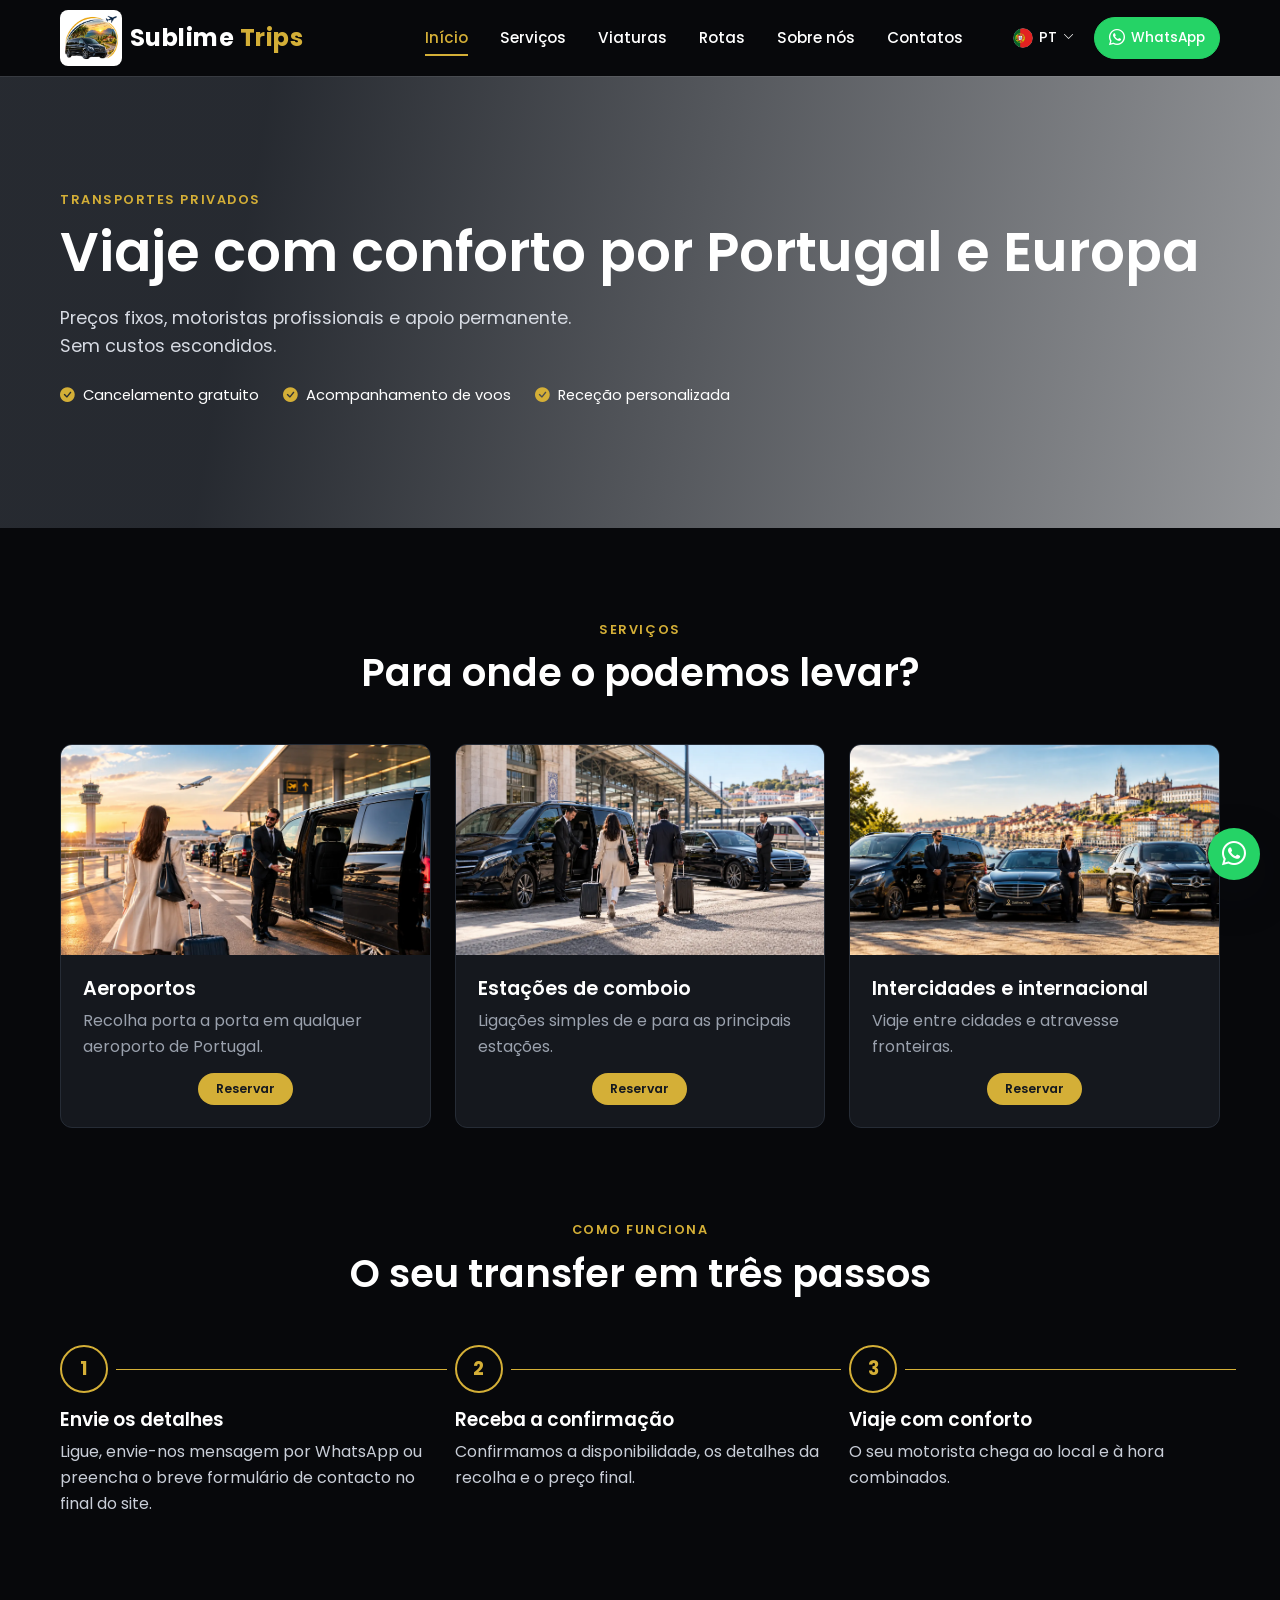
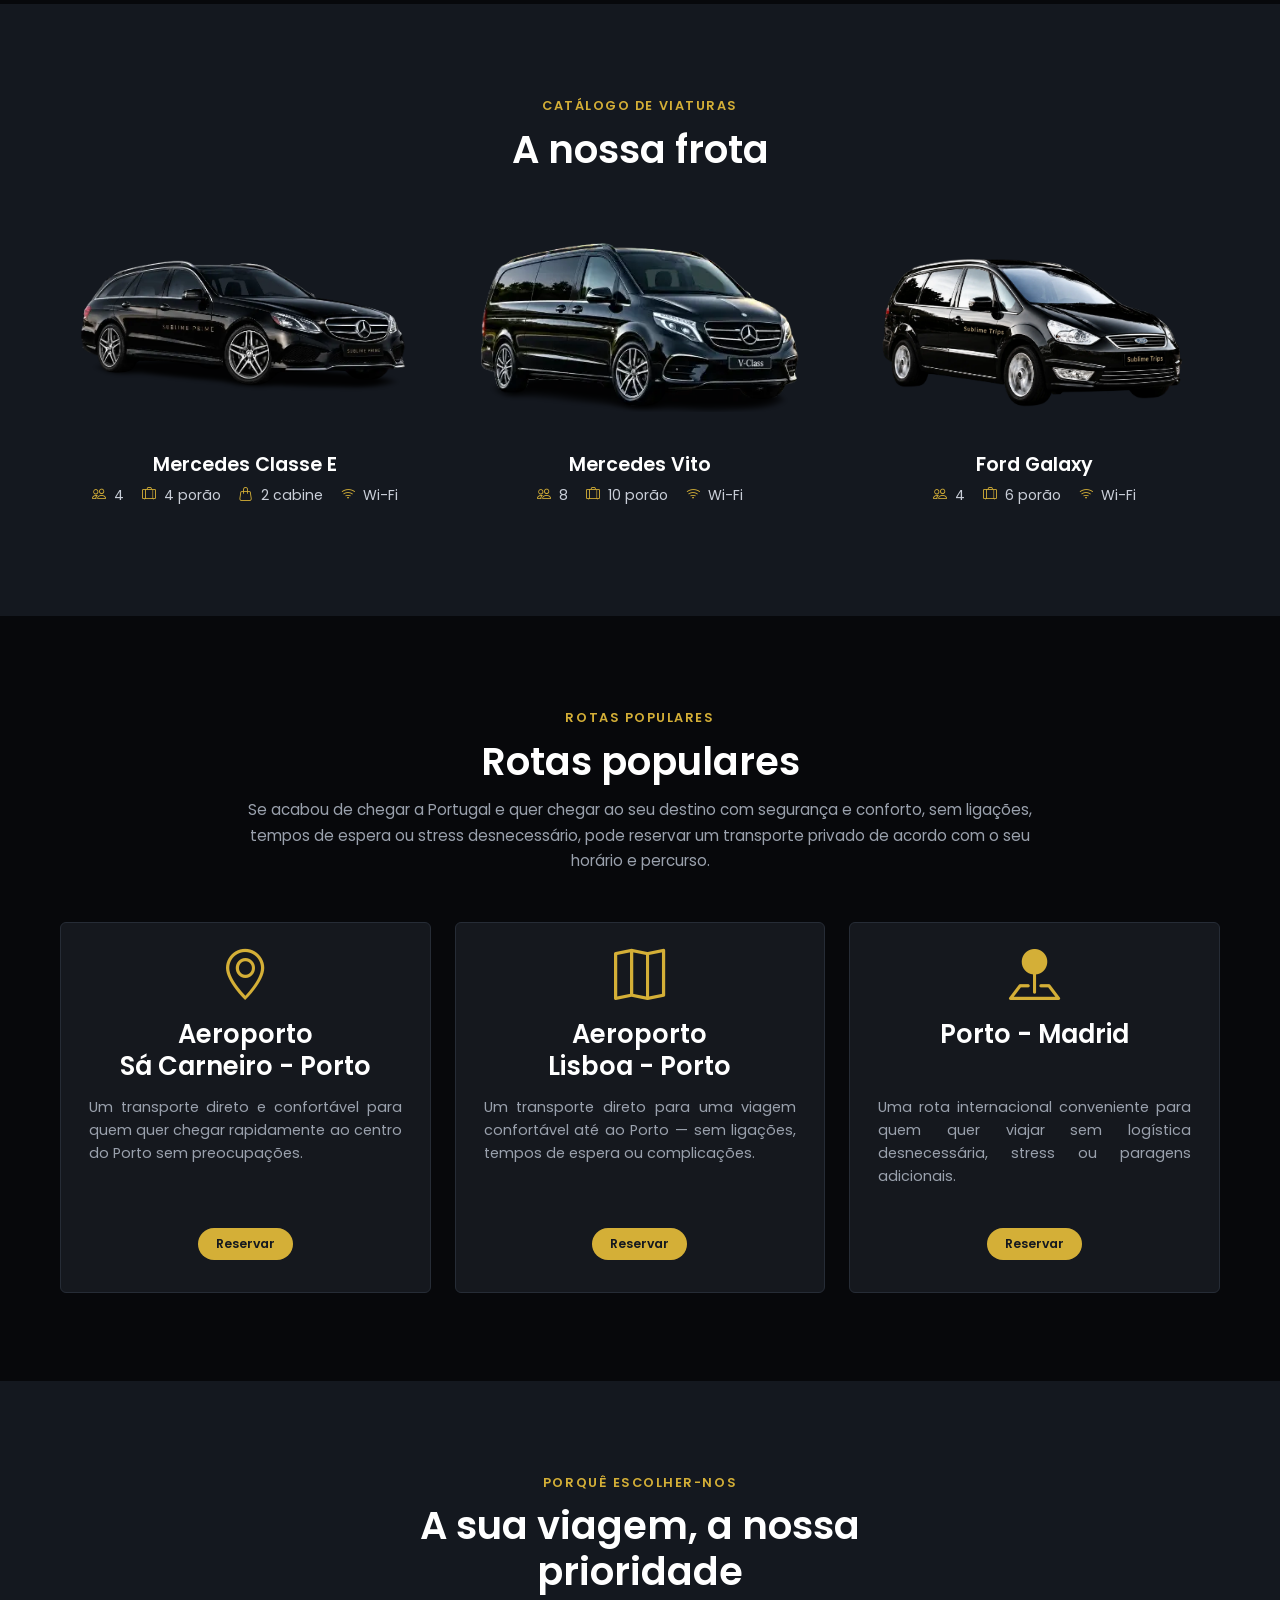
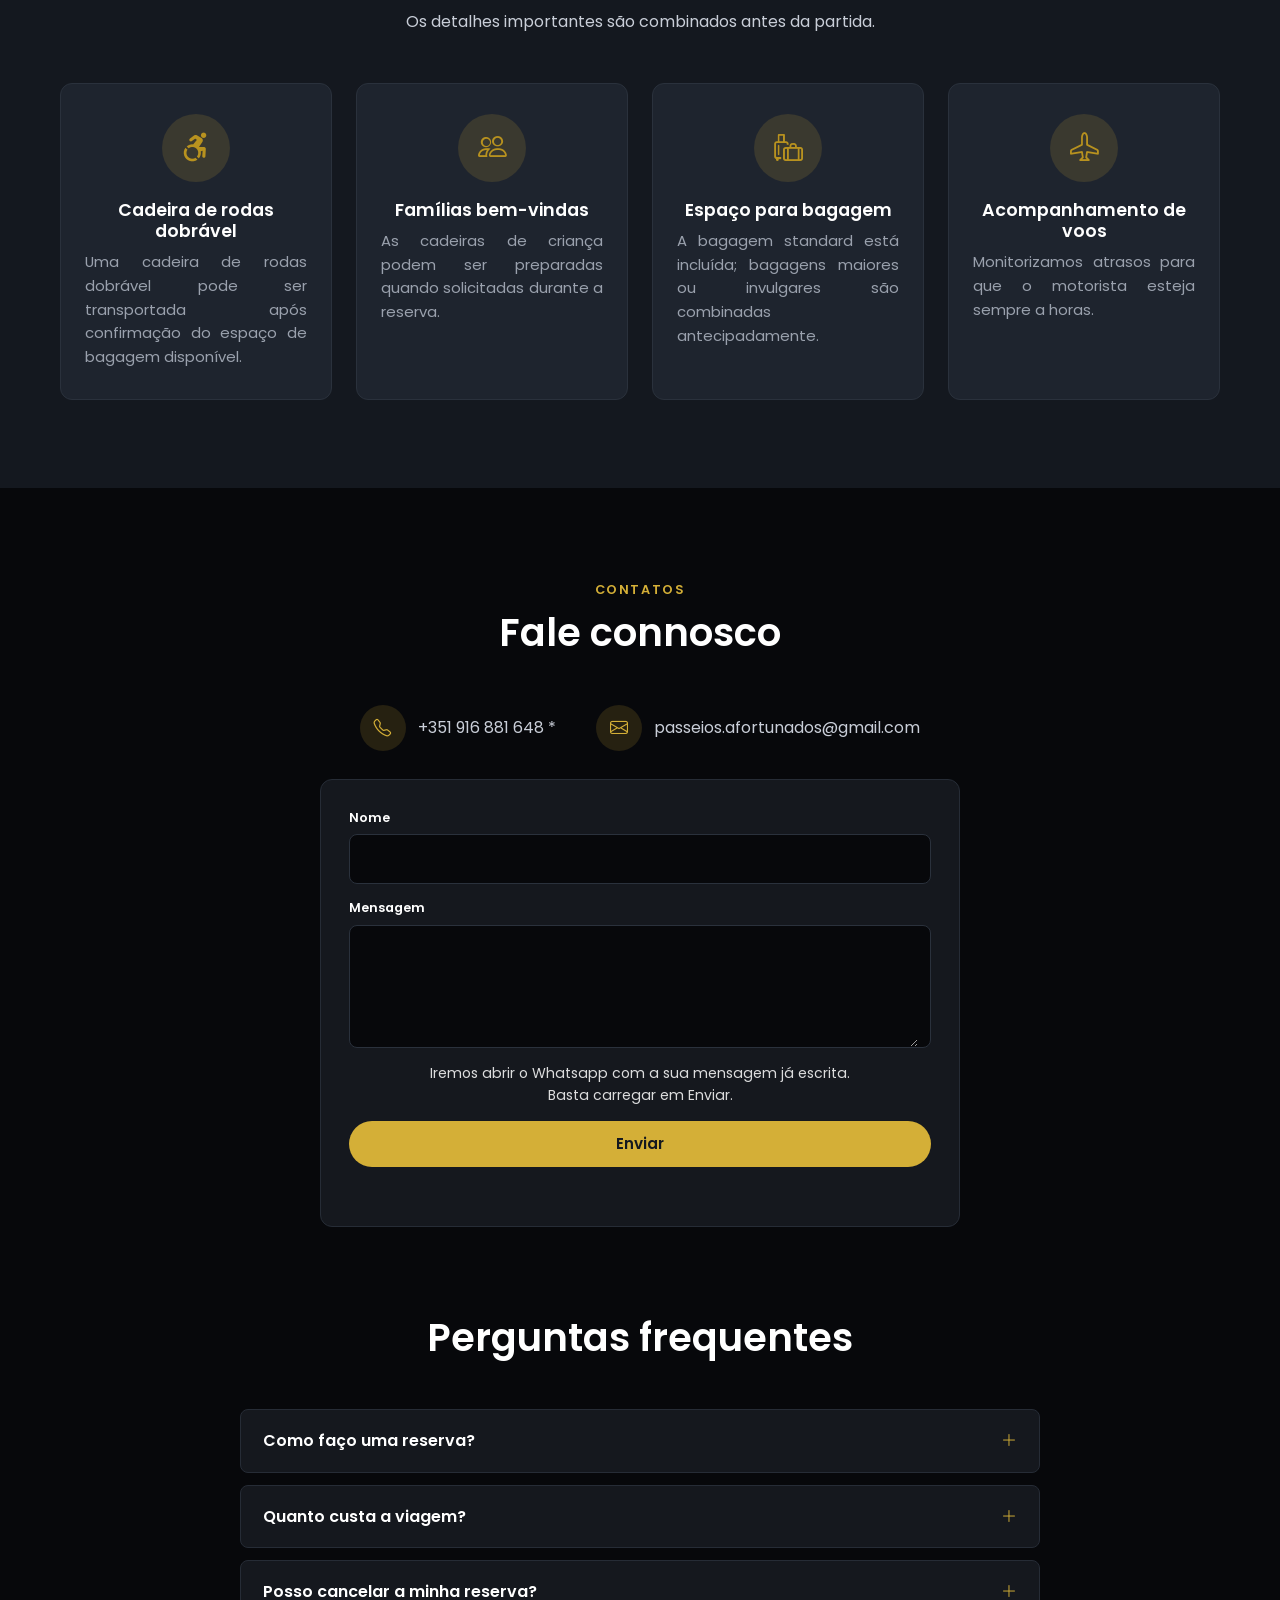
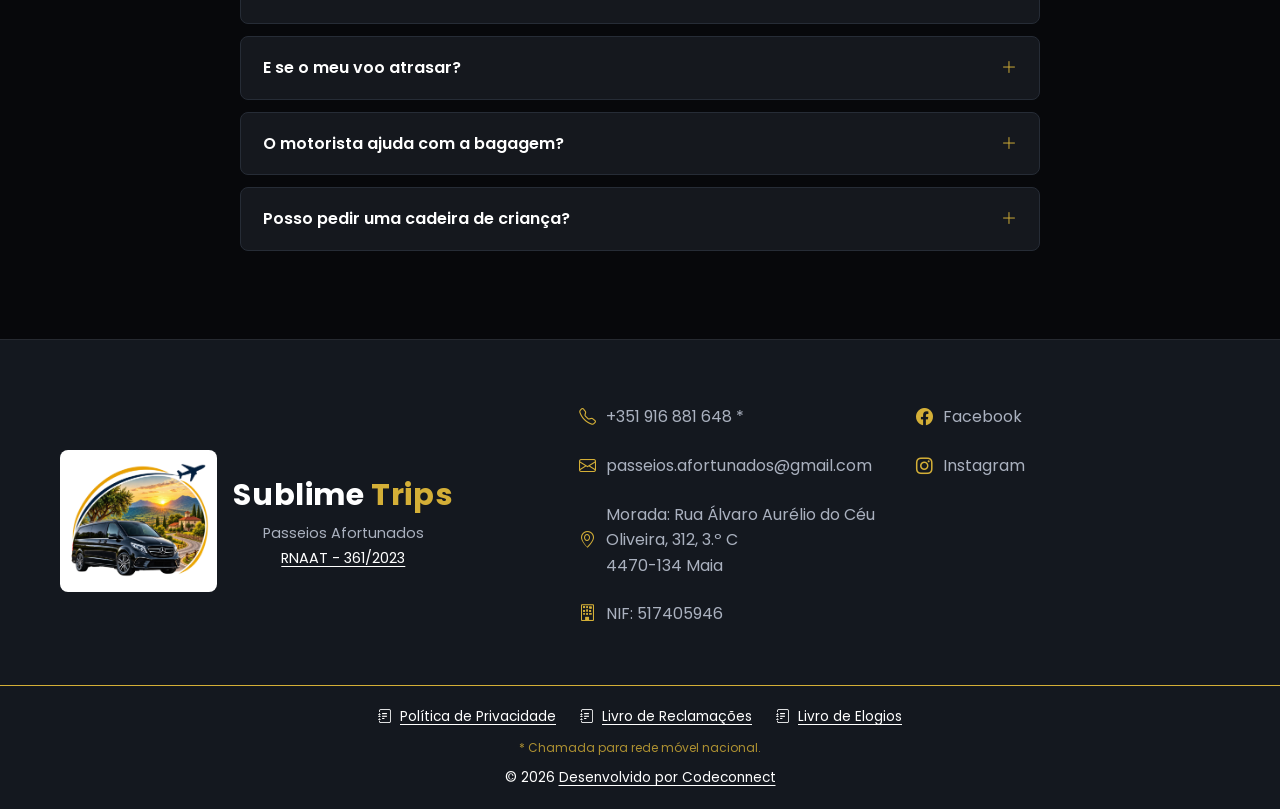
==== index.html @ a6fb5f90 "footer" ====
<!doctype html>
<html lang="pt">
	<head>
		<meta charset="UTF-8" />
		<meta name="viewport" content="width=device-width, initial-scale=1.0, viewport-fit=cover" />
		<meta
			name="description"
			content="Reserve um transporte privado em Portugal e na Europa: aeroportos, estações de comboio, viagens entre cidades e rotas internacionais."
		/>
		<meta name="theme-color" content="#d4af37" />
		<title>Transporte Privado em Portugal e na Europa | Sublime Trips</title>
		<link rel="icon" type="image/webp" href="assets/Logo.webp" />
		<link rel="preconnect" href="https://fonts.googleapis.com" />
		<link rel="preconnect" href="https://fonts.gstatic.com" crossorigin />
		<link
			href="https://fonts.googleapis.com/css2?family=Poppins:wght@300;400;500;600;700&display=swap"
			rel="stylesheet"
		/>
		<link
			rel="stylesheet"
			href="https://cdn.jsdelivr.net/npm/bootstrap-icons@1.13.1/font/bootstrap-icons.min.css"
		/>
		<link rel="stylesheet" href="css/style.css" />
	</head>
	<body>
		<!-- ============ NAVBAR ============ -->
		<header class="navbar" id="navbar">
			<div class="container navbar__inner">
				<a href="#home" class="navbar__brand" aria-label="Sublime Trips">
					<img
						src="assets/Logo.webp"
						alt=""
						class="navbar__logo"
						width="64"
						height="57"
					/>
					<span class="navbar__name">Sublime <em>Trips</em></span>
				</a>

				<button
					class="navbar__toggle"
					id="navToggle"
					data-i18n-attr="aria-label:aria.menu"
					aria-label="Abrir menu"
					aria-expanded="false"
					aria-controls="navMenu"
				>
					<span></span><span></span><span></span>
				</button>

				<nav class="navbar__menu" id="navMenu">
					<ul class="navbar__links">
						<li>
							<a href="#home" class="active" data-i18n="nav.home">Início</a>
						</li>
						<li><a href="#services" data-i18n="nav.services">Serviços</a></li>
						<li><a href="#fleet" data-i18n="nav.fleet">Viaturas</a></li>
						<li>
							<a href="#destinations" data-i18n="nav.destinations">Rotas</a>
						</li>
						<li><a href="#about" data-i18n="nav.about">Sobre nós</a></li>
						<li><a href="#contact" data-i18n="nav.contact">Contatos</a></li>
					</ul>

					<div class="navbar__actions">
						<!-- Language dropdown -->
						<div class="lang has-dropdown">
							<button
								class="lang__btn dropdown-toggle"
								aria-haspopup="true"
								aria-expanded="false"
							>
								<img
									src="assets/languages/pt.png"
									alt=""
									class="flag"
									id="currentFlag"
								/>
								<span id="currentLang">PT</span>
								<i class="bi bi-chevron-down"></i>
							</button>
							<ul class="dropdown dropdown--right">
								<li>
									<a href="#" data-lang="pt"
										><img src="assets/languages/pt.png" alt="" class="flag" />
										<span data-i18n="lang.pt">Português</span></a
									>
								</li>
								<li>
									<a href="#" data-lang="en"
										><img src="assets/languages/en.png" alt="" class="flag" />
										<span data-i18n="lang.en">English</span></a
									>
								</li>
								<li>
									<a href="#" data-lang="es"
										><img src="assets/languages/es.png" alt="" class="flag" />
										<span data-i18n="lang.es">Español</span></a
									>
								</li>
								<li>
									<a href="#" data-lang="fr"
										><img src="assets/languages/fr.png" alt="" class="flag" />
										<span data-i18n="lang.fr">Français</span></a
									>
								</li>
							</ul>
						</div>
						<a
							href="https://wa.me/351916881648"
							class="nav-whatsapp"
							target="_blank"
							rel="noopener"
							aria-label="WhatsApp"
							><i class="bi bi-whatsapp"></i> <span>WhatsApp</span></a
						>
					</div>
				</nav>
			</div>
		</header>

		<main>
			<section class="hero" id="home">
				<div class="hero__overlay"></div>
				<div class="container hero__inner">
					<div class="hero__text">
						<span class="eyebrow" data-i18n="hero.eyebrow"
							>Transportes privados</span
						>
						<h1 data-i18n="hero.title">
							Viaje com conforto por Portugal e Europa
						</h1>
						<p data-i18n="hero.text">
							Preços fixos, motoristas profissionais e apoio permanente. Sem
							custos escondidos.
						</p>
						<ul class="hero__badges">
							<li>
								<i class="bi bi-check-circle-fill"></i>
								<span data-i18n="hero.badge1">Cancelamento gratuito</span>
							</li>
							<li>
								<i class="bi bi-check-circle-fill"></i>
								<span data-i18n="hero.badge2">Acompanhamento de voos</span>
							</li>
							<li>
								<i class="bi bi-check-circle-fill"></i>
								<span data-i18n="hero.badge3">Receção personalizada</span>
							</li>
						</ul>
					</div>
				</div>
			</section>

			<section class="section section--black" id="services">
				<div class="container">
					<header class="section__head section__head--light">
						<span class="eyebrow" data-i18n="services.eyebrow">Serviços</span>
						<h2 data-i18n="services.title">Para onde o podemos levar?</h2>
					</header>
					<div class="grid grid--3">
						<article class="card service">
							<img
								src="assets/servicos/1.webp"
								data-i18n-attr="alt:services.s1.alt"
								alt="Transfer de aeroporto"
								loading="lazy"
							/>
							<div class="card__body">
								<h3 data-i18n="services.s1.title">Transfers de aeroporto</h3>
								<p data-i18n="services.s1.text">
									Recolha porta a porta em qualquer aeroporto de Portugal.
								</p>
								<a href="#contact" class="btn btn--primary service__cta"
									><span data-i18n="services.book">Reservar</span></a
								>
							</div>
						</article>
						<article class="card service">
							<img
								src="assets/servicos/2.webp"
								data-i18n-attr="alt:services.s2.alt"
								alt="Transfer de estação de comboio"
								loading="lazy"
							/>
							<div class="card__body">
								<h3 data-i18n="services.s2.title">Estações de comboio</h3>
								<p data-i18n="services.s2.text">
									Ligações simples de e para as principais estações.
								</p>
								<a href="#contact" class="btn btn--primary service__cta"
									><span data-i18n="services.book">Reservar</span></a
								>
							</div>
						</article>
						<article class="card service">
							<img
								src="assets/servicos/3.webp"
								data-i18n-attr="alt:services.s3.alt"
								alt="Viagens intercidades e internacionais"
								loading="lazy"
							/>
							<div class="card__body">
								<h3 data-i18n="services.s3.title">
									Intercidades e internacional
								</h3>
								<p data-i18n="services.s3.text">
									Viaje entre cidades e atravesse fronteiras.
								</p>
								<a href="#contact" class="btn btn--primary service__cta"
									><span data-i18n="services.book">Reservar</span></a
								>
							</div>
						</article>
					</div>

					<header
						class="section__head section__head--light section__head--next"
					>
						<span class="eyebrow" data-i18n="steps.eyebrow">Como funciona</span>
						<h2 data-i18n="steps.title">O seu transfer em três passos</h2>
					</header>
					<div class="grid grid--3">
						<div class="step">
							<span class="step__num">1</span>
							<h3 data-i18n="steps.s1.title">Envie os detalhes</h3>
							<p data-i18n="steps.s1.text">
								Ligue, envie-nos mensagem por WhatsApp ou preencha o breve
								formulário de orçamento.
							</p>
						</div>
						<div class="step">
							<span class="step__num">2</span>
							<h3 data-i18n="steps.s2.title">Receba a confirmação</h3>
							<p data-i18n="steps.s2.text">
								Confirmamos a disponibilidade, os detalhes da recolha e o preço
								final.
							</p>
						</div>
						<div class="step">
							<span class="step__num">3</span>
							<h3 data-i18n="steps.s3.title">Viaje com conforto</h3>
							<p data-i18n="steps.s3.text">
								O seu motorista chega ao local e à hora combinados.
							</p>
						</div>
					</div>
				</div>
			</section>

			<section class="section section--dark" id="fleet">
				<div class="container">
					<header class="section__head section__head--light">
						<span class="eyebrow" data-i18n="fleet.eyebrow"
							>Catálogo de Viaturas</span
						>
						<h2 data-i18n="fleet.title">A nossa frota</h2>
					</header>
					<div class="grid grid--3">
						<article class="card vehicle">
							<img
								src="assets/carros/1.webp"
								data-i18n-attr="alt:fleet.eclass"
								alt="Mercedes Classe E"
								loading="lazy"
							/>
							<div class="card__body">
								<h3 data-i18n="fleet.eclass">Mercedes Classe E</h3>
								<ul class="vehicle__specs">
									<li><i class="bi bi-people"></i> 4</li>
									<li><i class="bi bi-suitcase-lg"></i> 4 <span data-i18n="fleet.hold">porão</span></li>
										<li><i class="bi bi-handbag"></i> 2 <span data-i18n="fleet.cabin">cabine</span></li>
									<li><i class="bi bi-wifi"></i> Wi-Fi</li>
								</ul>
							</div>
						</article>
						<article class="card vehicle">
							<img
								src="assets/carros/3.webp"
								data-i18n-attr="alt:fleet.vito"
								alt="Mercedes Vito"
								loading="lazy"
							/>
							<div class="card__body">
								<h3 data-i18n="fleet.vito">Mercedes Vito</h3>
								<ul class="vehicle__specs">
									<li><i class="bi bi-people"></i> 8</li>
									<li><i class="bi bi-suitcase-lg"></i> 10 <span data-i18n="fleet.hold">porão</span></li>
									<li><i class="bi bi-wifi"></i> Wi-Fi</li>
								</ul>
							</div>
						</article>
						<article class="card vehicle">
							<img
								src="assets/carros/2.webp"
								data-i18n-attr="alt:fleet.galaxy"
								alt="Ford Galaxy"
								loading="lazy"
							/>
							<div class="card__body">
								<h3 data-i18n="fleet.galaxy">Ford Galaxy</h3>
								<ul class="vehicle__specs">
									<li><i class="bi bi-people"></i> 4</li>
									<li><i class="bi bi-suitcase-lg"></i> 6 <span data-i18n="fleet.hold">porão</span></li>
									<li><i class="bi bi-wifi"></i> Wi-Fi</li>
								</ul>
							</div>
						</article>
					</div>
				</div>
			</section>

			<section class="section section--black" id="destinations">
				<div class="container">
					<header class="section__head section__head--light">
						<span class="eyebrow" data-i18n="dest.eyebrow"
							>Rotas populares</span
						>
						<h2 data-i18n="dest.title">Rotas populares</h2>
						<p data-i18n="dest.text">
							Se acabou de chegar a Portugal e quer chegar ao seu destino com
							segurança e conforto, sem ligações, tempos de espera ou stress
							desnecessário, pode reservar um transporte privado de acordo com o
							seu horário e percurso.
						</p>
					</header>
					<div class="grid grid--3">
						<article class="destination">
							<i class="bi bi-geo-alt"></i>
							<span data-i18n="dest.r1.title"
								>Aeroporto<br />Sá Carneiro - Porto</span
							>
							<small data-i18n="dest.r1.text"
								>Um transporte direto e confortável para quem quer chegar
								rapidamente ao centro do Porto sem preocupações.</small
							>
							<a href="#contact" class="btn btn--primary destination__cta"
								><span data-i18n="services.book">Reservar</span></a
							>
						</article>
						<article class="destination">
							<i class="bi bi-map"></i>
							<span data-i18n="dest.r2.title"
								>Aeroporto<br />Lisboa - Porto</span
							>
							<small data-i18n="dest.r2.text"
								>Um transporte direto para uma viagem confortável até ao Porto —
								sem ligações, tempos de espera ou complicações.</small
							>
							<a href="#contact" class="btn btn--primary destination__cta"
								><span data-i18n="services.book">Reservar</span></a
							>
						</article>
						<article class="destination">
							<i class="bi bi-pin-map-fill"></i>
							<span data-i18n="dest.r3.title">Porto - Madrid</span>
							<small data-i18n="dest.r3.text"
								>Uma rota internacional conveniente para quem quer viajar sem
								logística desnecessária, stress ou paragens adicionais.</small
							>
							<a href="#contact" class="btn btn--primary destination__cta"
								><span data-i18n="services.book">Reservar</span></a
							>
						</article>
					</div>
				</div>
			</section>

			<section class="section section--dark" id="about">
				<div class="container">
					<header class="section__head section__head--light">
						<span class="eyebrow" data-i18n="about.eyebrow"
							>Porquê escolher-nos</span
						>
						<h2 data-i18n="about.title">A sua viagem, a nossa prioridade</h2>
						<p data-i18n="about.text">
							Os detalhes importantes são combinados antes da partida.
						</p>
					</header>
					<div class="grid grid--4">
						<article class="card feature">
							<div class="feature__icon">
								<i class="bi bi-person-wheelchair"></i>
							</div>
							<h3 data-i18n="about.f1.title">Cadeira de rodas dobrável</h3>
							<p data-i18n="about.f1.text">
								Uma cadeira de rodas dobrável pode ser transportada após
								confirmação do espaço de bagagem disponível.
							</p>
						</article>
						<article class="card feature">
							<div class="feature__icon"><i class="bi bi-people"></i></div>
							<h3 data-i18n="about.f2.title">Famílias bem-vindas</h3>
							<p data-i18n="about.f2.text">
								As cadeiras de criança podem ser preparadas quando solicitadas
								durante a reserva.
							</p>
						</article>
						<article class="card feature">
							<div class="feature__icon"><i class="bi bi-luggage"></i></div>
							<h3 data-i18n="about.f3.title">Espaço para bagagem</h3>
							<p data-i18n="about.f3.text">
								A bagagem standard está incluída; bagagens maiores ou invulgares
								são combinadas antecipadamente.
							</p>
						</article>
						<article class="card feature">
							<div class="feature__icon"><i class="bi bi-airplane"></i></div>
							<h3 data-i18n="about.f4.title">Acompanhamento de voos</h3>
							<p data-i18n="about.f4.text">
								Monitorizamos atrasos para que o motorista esteja sempre a
								horas.
							</p>
						</article>
					</div>
				</div>
			</section>

			<section class="section section--black" id="contact">
				<div class="container">
					<header class="section__head section__head--light">
						<span class="eyebrow" data-i18n="contact.eyebrow">Contatos</span>
						<h2 data-i18n="contact.title">Fale connosco</h2>
					</header>
					<div class="contact">
						<ul class="contact__info">
							<li>
								<a href="tel:+351916881648"
									><i class="bi bi-telephone"></i> +351 916 881 648 *</a
								>
							</li>
							<li>
								<a href="mailto:passeios.afortunados@gmail.com"
									><i class="bi bi-envelope"></i>
									passeios.afortunados@gmail.com</a
								>
							</li>
						</ul>
						<form class="contact__form" id="contactForm" novalidate>
							<div class="field">
								<label for="cname" data-i18n="contact.name">Nome</label>
								<div class="input">
									<input id="cname" type="text" required />
								</div>
							</div>
							<div class="field">
								<label for="cmsg" data-i18n="contact.message">Mensagem</label>
								<div class="input">
									<textarea id="cmsg" rows="4" required></textarea>
								</div>
							</div>
							<p class="form-note">
								<span data-i18n="contact.note1"
									>Iremos abrir o Whatsapp com a sua mensagem já escrita.</span
								><br />
								<span data-i18n="contact.note2">Basta carregar em Enviar.</span>
							</p>
							<button
								type="submit"
								class="btn btn--primary"
								data-i18n="contact.send"
							>
								Enviar
							</button>
							<p class="form-msg" id="contactMsg" role="status"></p>
						</form>
					</div>
					<div class="faq-block">
						<header class="section__head section__head--light">
							<h2 data-i18n="faq.title">Perguntas frequentes</h2>
						</header>
						<div class="accordion">
							<div class="accordion__item">
								<button class="accordion__btn" aria-expanded="false">
									<span data-i18n="faq.q1">Como faço uma reserva?</span>
									<i class="bi bi-plus-lg"></i>
								</button>
								<div class="accordion__panel">
									<p data-i18n="faq.a1">
										Pode entrar em contato connosco da forma que preferir: por
										telefone, por WhatsApp, por email ou através do formulário
										do nosso site.
									</p>
								</div>
							</div>
							<div class="accordion__item">
								<button class="accordion__btn" aria-expanded="false">
									<span data-i18n="faq.q6">Quanto custa a viagem?</span>
									<i class="bi bi-plus-lg"></i>
								</button>
								<div class="accordion__panel">
									<p data-i18n="faq.a6">
										O preço depende do trajeto e da classe do veículo. Deixe-nos
										um pedido ou envie-nos uma mensagem — enviaremos rapidamente
										um orçamento personalizado.
									</p>
								</div>
							</div>
							<div class="accordion__item">
								<button class="accordion__btn" aria-expanded="false">
									<span data-i18n="faq.q2"
										>Posso cancelar a minha reserva?</span
									>
									<i class="bi bi-plus-lg"></i>
								</button>
								<div class="accordion__panel">
									<p data-i18n="faq.a2">
										Sim, cancelamento gratuito até 24 horas antes da recolha.
									</p>
								</div>
							</div>
							<div class="accordion__item">
								<button class="accordion__btn" aria-expanded="false">
									<span data-i18n="faq.q3">E se o meu voo atrasar?</span>
									<i class="bi bi-plus-lg"></i>
								</button>
								<div class="accordion__panel">
									<p data-i18n="faq.a3">
										Acompanhamos o seu voo e ajustamos a hora de recolha sem
										custos adicionais.
									</p>
								</div>
							</div>
							<div class="accordion__item">
								<button class="accordion__btn" aria-expanded="false">
									<span data-i18n="faq.q4"
										>O motorista ajuda com a bagagem?</span
									>
									<i class="bi bi-plus-lg"></i>
								</button>
								<div class="accordion__panel">
									<p data-i18n="faq.a4">
										Sim, o motorista ajudará certamente com a sua bagagem.
									</p>
								</div>
							</div>
							<div class="accordion__item">
								<button class="accordion__btn" aria-expanded="false">
									<span data-i18n="faq.q5"
										>Posso pedir uma cadeira de criança?</span
									>
									<i class="bi bi-plus-lg"></i>
								</button>
								<div class="accordion__panel">
									<p data-i18n="faq.a5">
										Sim, se viajar com uma criança, isso pode ser combinado na
										fase de reserva.
									</p>
								</div>
							</div>
						</div>
					</div>
				</div>
			</section>
		</main>

		<!-- ============ FOOTER ============ -->
		<footer class="footer">
			<div class="container footer__grid">
				<div class="footer__brand">
					<a href="#home" class="footer__logo" aria-label="Sublime Trips"
						><img
							src="assets/Logo.webp"
							alt=""
							width="96"
							height="86"
							loading="lazy"
					/></a>
					<div class="footer__id">
						<span class="navbar__name footer__name">Sublime <em>Trips</em></span>
						<small>Passeios Afortunados</small>
						<small
							><a
								href="https://rnt.turismodeportugal.pt/RNT/RNAAT.aspx?nr=361%2f2023"
								target="_blank"
								rel="noopener"
								>RNAAT - 361/2023</a
							></small
						>
					</div>
				</div>
				<ul class="footer__contact">
					<li>
						<a href="tel:+351916881648"
							><i class="bi bi-telephone"></i> +351 916 881 648 *</a
						>
					</li>
					<li>
						<a href="mailto:passeios.afortunados@gmail.com"
							><i class="bi bi-envelope"></i> passeios.afortunados@gmail.com</a
						>
					</li>
					<li>
						<span class="footer__info"
							><i class="bi bi-geo-alt"></i>
							<span
								><span data-i18n="footer.address">Morada</span>: Rua Álvaro Aurélio
								do Céu Oliveira, 312, 3.º C<br />4470-134 Maia</span
							></span
						>
					</li>
					<li>
						<span class="footer__info"
							><i class="bi bi-building"></i> NIF: 517405946</span
						>
					</li>
				</ul>
				<ul class="footer__contact">
					<li>
						<a href="#" aria-label="Facebook"
							><i class="bi bi-facebook"></i> Facebook</a
						>
					</li>
					<li>
						<a href="#" aria-label="Instagram"
							><i class="bi bi-instagram"></i> Instagram</a
						>
					</li>
				</ul>
			</div>
			<div class="footer__bottom">
				<div class="container">
					<nav class="footer__legal">
						<a href="privacidade.html"
							><i class="bi bi-journal-text"></i>
							<span data-i18n="footer.privacy">Política de Privacidade</span></a
						>
						<a
							href="https://www.livroreclamacoes.pt"
							target="_blank"
							rel="noopener"
							><i class="bi bi-journal-text"></i>
							<span data-i18n="footer.complaints">Livro de Reclamações</span></a
						>
						<a
							href="https://livrodeelogios.com/"
							target="_blank"
							rel="noopener"
							><i class="bi bi-journal-text"></i>
							<span data-i18n="footer.praise">Livro de Elogios</span></a
						>
					</nav>
					<p class="footer__note" data-i18n="footer.callnote">
						* Chamada para rede móvel nacional.
					</p>
					<a
						class="footer__copy"
						href="https://www.codeconnect.pt"
						target="_blank"
						rel="noopener"
					>
						© <span id="year"></span>
						<span data-i18n="footer.rights">Desenvolvido por Codeconnect</span>
					</a>
				</div>
			</div>
		</footer>

		<a
			href="https://wa.me/351916881648"
			class="whatsapp"
			aria-label="WhatsApp"
			target="_blank"
			rel="noopener"
			><i class="bi bi-whatsapp"></i
		></a>
		<button
			class="to-top"
			id="toTop"
			data-i18n-attr="aria-label:aria.top"
			aria-label="Voltar ao topo"
		>
			<i class="bi bi-arrow-up"></i>
		</button>

		<script src="lang-switcher.js"></script>
		<script src="js/main.js"></script>
		<script src="js/sections.js"></script>
	</body>
</html>
---- css/style.css ----
/* =====================================================
   SUBLIME TRIPS – main stylesheet
   1. Variables  2. Reset/base  3. Layout  4. Buttons
   6. Navbar      7. Hero
   8. Sections/Cards  9. Accordion  10. Contact
   11. Footer/Floating  12. Responsive
   ===================================================== */

/* ---------- 1. VARIABLES (edit colours/fonts here) ---------- */
:root {
	--primary: #d4af37;
	--primary-dark: #b8921f;
	--dark: #14181f;
	--dark-2: #1e242e;
	--black: #07080b; /* fundo da secção de rotas */
	--black-card: #15181e; /* cards sobre o fundo preto */
	--text: #3a4150;
	--muted: #7b8392;
	--light: #f6f7f9;
	--white: #fff;
	--border: #e4e7ec;
	--success: #1f9d55;
	--danger: #d64545;

	--font: "Poppins", system-ui, -apple-system, "Segoe UI", sans-serif;
	--radius: 12px;
	--radius-sm: 8px;
	--shadow: 0 6px 24px rgba(20, 24, 31, 0.08);
	--shadow-lg: 0 16px 48px rgba(20, 24, 31, 0.18);
	--transition: 0.25s ease;

	--navbar-h: 76px;
}

/* ---------- 2. RESET / BASE ---------- */
*,
*::before,
*::after {
	box-sizing: border-box;
	margin: 0;
	padding: 0;
}
html {
	scroll-behavior: smooth;
	scroll-padding-top: var(--navbar-h);
}
body {
	font-family: var(--font);
	color: var(--text);
	background: var(--white);
	line-height: 1.6;
	-webkit-font-smoothing: antialiased;
}
img {
	max-width: 100%;
	display: block;
}
a {
	color: inherit;
	text-decoration: none;
}
ul {
	list-style: none;
}
button {
	font: inherit;
	color: inherit;
	background: none;
	border: 0;
	cursor: pointer;
}
input,
select,
textarea {
	font: inherit;
	color: inherit;
}
h1,
h2,
h3,
h4 {
	color: var(--dark);
	line-height: 1.2;
	font-weight: 600;
}
:focus-visible {
	outline: 2px solid var(--primary);
	outline-offset: 2px;
}
[hidden] {
	display: none !important;
}

/* ---------- 3. LAYOUT ---------- */
.container {
	width: 100%;
	max-width: 1200px;
	margin: 0 auto;
	padding: 0 20px;
}
.container--narrow {
	max-width: 800px;
}

.section {
	padding: 88px 0;
}
.section--light {
	background: var(--light);
}
.section--dark {
	background: var(--dark);
}
.section--black {
	background: var(--black);
}

.section__head {
	text-align: center;
	max-width: 640px;
	margin: 0 auto 48px;
}
.section__head h2 {
	font-size: clamp(1.7rem, 3vw, 2.4rem);
	margin-bottom: 12px;
}
.section__head p {
	color: var(--muted);
}
.section__head--light h2 {
	color: var(--white);
}

.eyebrow {
	display: inline-block;
	margin-bottom: 10px;
	font-size: 0.8rem;
	font-weight: 600;
	letter-spacing: 0.12em;
	text-transform: uppercase;
	color: var(--primary);
}

.grid {
	display: grid;
	gap: 24px;
}
.grid--3 {
	grid-template-columns: repeat(3, minmax(0, 1fr));
}
.grid--4 {
	grid-template-columns: repeat(4, 1fr);
}

/* ---------- 4. BUTTONS ---------- */
.btn {
	display: inline-flex;
	align-items: center;
	justify-content: center;
	gap: 8px;
	padding: 11px 24px;
	border-radius: 50px;
	font-weight: 600;
	font-size: 0.95rem;
	transition: var(--transition);
	white-space: nowrap;
}
.btn--primary {
	background: var(--primary);
	color: var(--dark);
}
.btn--primary:hover {
	background: var(--primary-dark);
	color: var(--white);
	transform: translateY(-2px);
	box-shadow: var(--shadow);
}
.btn--block {
	width: 100%;
}
.btn--lg {
	padding: 14px 28px;
	font-size: 1.05rem;
}

.link {
	color: var(--primary-dark);
	font-weight: 600;
	display: inline-flex;
	gap: 6px;
	align-items: center;
}
.link i {
	transition: transform var(--transition);
}
.link:hover i {
	transform: translateX(4px);
}

/* ---------- 6. NAVBAR ---------- */
.navbar {
	position: sticky;
	top: 0;
	z-index: 1000;
	background: var(--black);
	height: var(--navbar-h);
	box-shadow: 0 1px 0 rgba(255, 255, 255, 0.08);
	transition:
		box-shadow var(--transition),
		height var(--transition);
}
.navbar.scrolled {
	box-shadow: var(--shadow);
}
.navbar__inner {
	display: flex;
	align-items: center;
	justify-content: space-between;
	height: 100%;
	gap: 24px;
}

.navbar__brand {
	display: inline-flex;
	align-items: center;
	gap: 8px;
	font-size: 1.45rem;
	font-weight: 700;
	color: var(--dark);
	letter-spacing: -0.01em;
}
.navbar__brand i {
	color: var(--primary);
	font-size: 1.6rem;
}
.navbar__logo {
	height: 56px;
	width: auto;
	object-fit: contain;
	background: var(--white);
	border-radius: var(--radius-sm);
	padding: 3px;
}
.navbar__brand span {
	color: var(--primary);
}
.navbar__name {
	color: var(--white);
	font-size: 1.5rem;
	font-weight: 700;
	letter-spacing: 0.02em;
	white-space: nowrap;
}
.navbar__brand .navbar__name {
	color: var(--white);
}
.navbar__name em {
	font-style: normal;
	color: var(--primary);
}
@media (max-width: 480px) {
	.navbar__name {
		font-size: 1.15rem;
	}
}
.navbar__brand--light {
	color: var(--white);
}

.navbar__menu {
	display: flex;
	align-items: center;
	gap: 32px;
	flex: 1;
	justify-content: flex-end;
}
.navbar__links {
	display: flex;
	align-items: center;
	gap: 4px;
}
.navbar__links > li > a {
	position: relative;
	display: inline-flex;
	align-items: center;
	gap: 6px;
	padding: 10px 14px;
	font-weight: 500;
	font-size: 0.95rem;
	color: var(--white);
	transition: color var(--transition);
}
/* animated underline */
.navbar__links > li > a::after {
	content: "";
	position: absolute;
	left: 14px;
	right: 14px;
	bottom: 4px;
	height: 2px;
	background: var(--primary);
	transform: scaleX(0);
	transform-origin: left;
	transition: transform var(--transition);
}
.navbar__links > li > a:hover,
.navbar__links > li > a.active {
	color: var(--primary);
}
.navbar__links > li > a:hover::after,
.navbar__links > li > a.active::after {
	transform: scaleX(1);
}

.navbar__actions {
	display: flex;
	align-items: center;
	gap: 16px;
}

/* Dropdowns */
.has-dropdown {
	position: relative;
}
.has-dropdown .bi-chevron-down {
	font-size: 0.7rem;
	transition: transform var(--transition);
}
.dropdown {
	position: absolute;
	top: 100%;
	left: 0;
	min-width: 230px;
	background: var(--dark-2);
	border-radius: var(--radius-sm);
	box-shadow: var(--shadow-lg);
	padding: 8px;
	border-top: 3px solid var(--primary);
	opacity: 0;
	visibility: hidden;
	transform: translateY(10px);
	transition: var(--transition);
	z-index: 10;
}
.dropdown--right {
	left: auto;
	right: 0;
	min-width: 160px;
}
.dropdown a {
	display: flex;
	align-items: center;
	gap: 10px;
	padding: 10px 14px;
	border-radius: 6px;
	font-size: 0.92rem;
	color: #c9ced8;
	transition: var(--transition);
}
.dropdown a i {
	color: var(--primary);
}
.dropdown a:hover {
	background: #2a313c;
	color: var(--white);
	padding-left: 18px;
}

/* open on hover (desktop) or .open (click/touch/keyboard) */
@media (hover: hover) {
	.has-dropdown:hover > .dropdown {
		opacity: 1;
		visibility: visible;
		transform: translateY(0);
	}
	.has-dropdown:hover > .dropdown-toggle .bi-chevron-down {
		transform: rotate(180deg);
	}
}
.has-dropdown.open > .dropdown {
	opacity: 1;
	visibility: visible;
	transform: translateY(0);
}
.has-dropdown.open > .dropdown-toggle .bi-chevron-down {
	transform: rotate(180deg);
}

.nav-whatsapp {
	display: inline-flex;
	align-items: center;
	justify-content: center;
	gap: 6px;
	padding: 7px 14px;
	border: 1.5px solid #25d366;
	border-radius: 50px;
	background: #25d366;
	color: var(--white);
	font-size: 0.85rem;
	font-weight: 500;
	transition: var(--transition);
}
.nav-whatsapp i {
	font-size: 1rem;
}
.nav-whatsapp:hover {
	background: transparent;
	color: #25d366;
}

.flag {
	width: 20px;
	height: 20px;
	border-radius: 50%;
	object-fit: cover;
	flex-shrink: 0;
}
.dropdown a .flag {
	display: inline-block;
}

.lang__btn {
	color: var(--white);
	display: inline-flex;
	align-items: center;
	gap: 6px;
	font-weight: 500;
	font-size: 0.9rem;
	padding: 8px 4px;
}

/* Hamburger */
.navbar__toggle {
	display: none;
	width: 44px;
	height: 44px;
	position: relative;
	z-index: 1100;
}
.navbar__toggle span {
	position: absolute;
	left: 10px;
	right: 10px;
	height: 2px;
	background: var(--white);
	border-radius: 2px;
	transition: var(--transition);
}
.navbar__toggle span:nth-child(1) {
	top: 14px;
}
.navbar__toggle span:nth-child(2) {
	top: 21px;
}
.navbar__toggle span:nth-child(3) {
	top: 28px;
}
.navbar__toggle[aria-expanded="true"] span:nth-child(1) {
	top: 21px;
	transform: rotate(45deg);
}
.navbar__toggle[aria-expanded="true"] span:nth-child(2) {
	opacity: 0;
}
.navbar__toggle[aria-expanded="true"] span:nth-child(3) {
	top: 21px;
	transform: rotate(-45deg);
}

/* ---------- 7. HERO + BOOKING FORM ---------- */
.hero {
	position: relative;
	color: var(--white);
	background: url("https://images.unsplash.com/photo-1449965408869-eaa3f722e40d?w=1800&q=70")
		center/cover no-repeat;
	padding: 110px 0 120px;
}
.hero__overlay {
	position: absolute;
	inset: 0;
	background: linear-gradient(
		100deg,
		rgba(20, 24, 31, 0.92) 20%,
		rgba(20, 24, 31, 0.45)
	);
}
.hero__inner {
	position: relative;
}
.hero__text h1 {
	color: var(--white);
	font-size: clamp(2.1rem, 4.5vw, 3.4rem);
	margin-bottom: 18px;
}
.hero__text p {
	font-size: 1.1rem;
	color: #d7dbe3;
	max-width: 520px;
	margin-bottom: 24px;
}
.hero__badges {
	display: flex;
	flex-wrap: wrap;
	gap: 12px 24px;
}
.hero__badges li {
	display: inline-flex;
	align-items: center;
	gap: 8px;
	font-size: 0.92rem;
}
.hero__badges i {
	color: var(--primary);
}

/* Form fields (shared with contact form) */
.field {
	display: grid;
	gap: 6px;
}
.field label {
	font-size: 0.8rem;
	font-weight: 600;
	color: var(--dark);
}
.field-row {
	display: grid;
	grid-template-columns: 1fr 1fr;
	gap: 12px;
}
.input {
	display: flex;
	align-items: center;
	gap: 10px;
	background: var(--white);
	border: 1.5px solid var(--border);
	border-radius: var(--radius-sm);
	padding: 0 12px;
	transition: var(--transition);
}
.input i {
	color: var(--primary);
}
.input input,
.input select,
.input textarea {
	width: 100%;
	border: 0;
	background: transparent;
	outline: 0;
	padding: 12px 0;
	font-size: 0.95rem;
}
.input textarea {
	resize: vertical;
	min-height: 100px;
}
.input:focus-within {
	border-color: var(--primary);
	box-shadow: 0 0 0 3px rgba(212, 175, 55, 0.2);
}
.input.invalid {
	border-color: var(--danger);
}

.form-note {
	font-size: 0.88rem;
	text-align: center;
	opacity: 0.85;
}
.form-msg {
	min-height: 1.2em;
	font-size: 0.88rem;
	text-align: center;
}
.form-msg.ok {
	color: var(--success);
}
.form-msg.error {
	color: var(--danger);
}

/* ---------- 8. SECTIONS / CARDS ---------- */
.card {
	background: var(--white);
	border-radius: var(--radius);
	box-shadow: var(--shadow);
	overflow: hidden;
	transition:
		transform var(--transition),
		box-shadow var(--transition);
}
.card:hover {
	transform: translateY(-6px);
	box-shadow: var(--shadow-lg);
}
.card__body {
	padding: 22px;
}
.card__body h3 {
	margin-bottom: 8px;
	font-size: 1.2rem;
}
.card__body p {
	color: var(--muted);
	margin-bottom: 14px;
}

/* Feature */
.feature {
	padding: 30px 24px;
	text-align: center;
}
.feature__icon {
	width: 68px;
	height: 68px;
	margin: 0 auto 18px;
	border-radius: 50%;
	display: grid;
	place-items: center;
	font-size: 1.8rem;
	background: rgba(212, 175, 55, 0.15);
	color: var(--primary-dark);
	transition: var(--transition);
}
.feature:hover .feature__icon {
	background: var(--primary);
	color: var(--dark);
}
.feature h3 {
	font-size: 1.1rem;
	margin-bottom: 8px;
}
.feature p {
	color: var(--muted);
	font-size: 0.93rem;
	text-align: justify;
	hyphens: auto;
}
/* cards sobre fundo escuro/preto */
.section--dark .feature {
	background: var(--dark-2);
	border: 1px solid #2a313c;
	box-shadow: none;
}
.section--black .feature {
	background: var(--black-card);
	border: 1px solid #262c36;
	box-shadow: none;
}
.section--dark .feature:hover,
.section--black .feature:hover {
	border-color: var(--primary);
	box-shadow: 0 16px 40px rgba(0, 0, 0, 0.5);
}
.section--dark .feature h3,
.section--black .feature h3 {
	color: var(--white);
}
.section--dark .feature p,
.section--black .feature p {
	color: #9aa1ad;
}

/* Service / vehicle images */
.service img {
	width: 100%;
	height: 210px;
	object-fit: cover;
	transition: transform 0.5s ease;
}
.vehicle img {
	width: 100%;
	height: 210px;
	object-fit: contain;
	padding: 18px 20px;
	transition: transform 0.5s ease;
}
.service:hover img,
.vehicle:hover img {
	transform: scale(1.06);
}
.service,
.vehicle {
	overflow: hidden;
}

/* Vehicle (secção escura, igual a "Como funciona") */
.vehicle {
	background: transparent;
	border: 0;
	box-shadow: none;
	text-align: center;
	overflow: visible;
}
.vehicle:hover {
	transform: none;
	box-shadow: none;
}
.vehicle h3 {
	color: var(--white);
}
.vehicle .vehicle__specs {
	justify-content: center;
	color: #c9ced8;
	margin-bottom: 0;
}
.vehicle__specs {
	display: flex;
	flex-wrap: wrap;
	gap: 8px 18px;
	margin-bottom: 16px;
	font-size: 0.88rem;
	color: var(--muted);
}
.vehicle__specs i {
	color: var(--primary);
	margin-right: 4px;
}
.vehicle__price {
	padding-top: 14px;
	border-top: 1px solid var(--border);
	color: var(--muted);
}
.vehicle__price strong {
	font-size: 1.5rem;
	color: var(--dark);
}

#destinations .section__head {
	max-width: 820px;
}
.section__head--light p {
	color: #c9ced8;
	line-height: 1.7;
}
#destinations .section__head p {
	font-size: 0.95rem;
	color: #9aa1ad;
}

/* Destination cards (fundo preto + cards em preto mais claro) */
.destination {
	display: flex;
	flex-direction: column;
	justify-content: flex-start;
	align-items: center;
	gap: 14px;
	aspect-ratio: 1 / 1;
	padding: 26px 28px 32px;
	text-align: center;
	background: var(--black-card);
	border: 1px solid #262c36;
	border-radius: 6px;
	transition:
		transform var(--transition),
		border-color var(--transition),
		box-shadow var(--transition);
}
.destination:hover {
	transform: translateY(-6px);
	border-color: var(--primary);
	box-shadow: 0 16px 40px rgba(0, 0, 0, 0.5);
}
.destination i {
	font-size: 3.2rem;
	line-height: 1;
	color: var(--primary);
	margin-bottom: 2px;
}
.destination span {
	font-size: 1.6rem;
	font-weight: 600;
	line-height: 1.25;
	min-height: 2.5em; /* reserva 2 linhas */
	color: var(--white);
}
.destination__cta {
	margin-top: auto;
	padding: 6px 18px;
	font-size: 0.78rem;
}
.service__cta {
	display: flex;
	width: fit-content;
	margin: 0 auto;
	padding: 6px 18px;
	font-size: 0.78rem;
}
.destination .destination__cta span {
	font-size: inherit;
	font-weight: inherit;
	min-height: 0;
	color: inherit;
	line-height: inherit;
}
.destination small {
	align-self: stretch;
	text-align: justify;
	hyphens: auto;
	font-size: 0.9rem;
	font-weight: 400;
	line-height: 1.6;
	color: #9aa1ad;
}

/* Serviços + Como funciona (secção escura única) */
.section__head--next {
	margin-top: 88px;
}
.section--black .service {
	background: var(--black-card);
	border: 1px solid #262c36;
	box-shadow: none;
}
.section--black .service:hover {
	border-color: var(--primary);
	box-shadow: 0 16px 40px rgba(0, 0, 0, 0.5);
}
.section--black .service h3 {
	color: var(--white);
}
.section--black .service p {
	color: #9aa1ad;
}
.section--black .service .link {
	color: var(--primary);
}
/* secções seguidas com o mesmo fundo: linha subtil de separação */
.section--dark + .section--dark,
.section--black + .section--black {
	border-top: 1px solid rgba(255, 255, 255, 0.08);
}

/* Steps */
.step {
	position: relative;
	text-align: left;
	color: #c9ced8;
}
.step h3 {
	color: var(--white);
	margin: 16px 0 8px;
}
.step__num {
	display: grid;
	place-items: center;
	width: 48px;
	height: 48px;
	border-radius: 50%;
	border: 2px solid var(--primary);
	color: var(--primary);
	font-size: 1.15rem;
	font-weight: 700;
}
/* linha amarela fina à direita de cada círculo (inclui o 3.º), a acabar a poucos px do círculo seguinte */
.step::after {
	content: "";
	position: absolute;
	top: 24px;
	height: 1px;
	background: var(--primary);
	left: calc(48px + 8px); /* diâmetro + espaço após o círculo */
	width: calc(
		100% + 24px - 48px - 16px
	); /* coluna + gap - diâmetro - (8px + 8px de folga) */
}

/* ---------- 9. ACCORDION ---------- */
.accordion {
	display: grid;
	gap: 12px;
}
.accordion__item {
	border: 1px solid var(--border);
	border-radius: var(--radius-sm);
	overflow: hidden;
	background: var(--white);
}
.accordion__btn {
	width: 100%;
	display: flex;
	justify-content: space-between;
	align-items: center;
	gap: 16px;
	padding: 18px 22px;
	text-align: left;
	font-weight: 600;
	color: var(--dark);
}
.accordion__btn i {
	color: var(--primary);
	transition: transform var(--transition);
}
.accordion__btn[aria-expanded="true"] i {
	transform: rotate(45deg);
}
.accordion__panel {
	max-height: 0;
	overflow: hidden;
	transition: max-height 0.3s ease;
}
.accordion__panel p {
	padding: 0 22px 20px;
	color: var(--muted);
}

/* FAQ dentro da secção Contato (fundo preto) */
.faq-block {
	max-width: 800px;
	margin: 88px auto 0;
}
.section--black .accordion__item {
	background: var(--black-card);
	border-color: #262c36;
}
.section--black .accordion__btn {
	color: var(--white);
}
.section--black .accordion__panel p {
	color: #9aa1ad;
}

/* FAQ sobre fundo escuro */
.section--dark .accordion__item {
	background: var(--dark-2);
	border-color: #2a313c;
}
.section--dark .accordion__btn {
	color: var(--white);
}
.section--dark .accordion__panel p {
	color: #9aa1ad;
}

/* ---------- 10. CONTACT ---------- */
.contact {
	display: flex;
	flex-direction: column;
	align-items: center;
	gap: 28px;
}
.contact__info {
	display: flex;
	flex-wrap: wrap;
	justify-content: center;
	gap: 14px 40px;
}
.contact__info li,
.contact__info a {
	display: flex;
	align-items: center;
	gap: 12px;
}
.contact__info a:hover {
	color: var(--primary);
}
.contact__info i {
	width: 46px;
	height: 46px;
	border-radius: 50%;
	display: grid;
	place-items: center;
	background: rgba(212, 175, 55, 0.15);
	color: var(--primary-dark);
	font-size: 1.1rem;
}
.contact__form {
	width: 100%;
	max-width: 640px;
	background: var(--white);
	padding: 28px;
	border-radius: var(--radius);
	box-shadow: var(--shadow);
	display: grid;
	gap: 14px;
}

/* Contato sobre fundo preto */
.section--black .contact__info {
	color: #c9ced8;
}
.section--black .contact__info i {
	background: rgba(212, 175, 55, 0.15);
	color: var(--primary);
}
.section--black .contact__form {
	background: var(--black-card);
	border: 1px solid #262c36;
	box-shadow: none;
	color: var(--white);
}
.section--black .field label {
	color: var(--white);
}
.section--black .input {
	background: var(--black);
	border-color: #2a313c;
}
.section--black .input.invalid {
	border-color: var(--danger);
}
.section--black .form-msg.ok {
	color: #4cd48a;
}
.section--black .form-msg.error {
	color: #ff7b7b;
}

/* ---------- 11. FOOTER / FLOATING ---------- */
.footer {
	background: var(--dark);
	color: #aab1bf;
	padding-top: 64px;
	border-top: 1px solid rgba(255, 255, 255, 0.08);
}
.footer__grid {
	display: grid;
	grid-template-columns: 1.6fr 1fr 1fr;
	gap: 32px;
	padding-bottom: 48px;
}
.footer__logo {
	display: inline-block;
	background: var(--white);
	border-radius: var(--radius-sm);
	padding: 6px;
}
.footer__logo img {
	height: 130px;
	width: auto;
}
.footer__brand {
	display: flex;
	align-items: center;
	gap: 16px;
	flex-wrap: wrap;
}
.footer__id {
	display: grid;
	justify-items: center;
	text-align: center;
	gap: 2px;
}
.footer__id small {
	font-size: 0.9rem;
}
.footer__id small a {
	color: var(--white);
	text-decoration: underline;
	text-underline-offset: 3px;
}
.footer__id small a:hover {
	color: var(--primary);
}
.footer__name {
	font-size: 1.9rem;
}
.footer__contact {
	align-content: start;
	display: grid;
	gap: 12px;
}
.footer__contact li {
	margin-bottom: 0;
}
.footer__contact a {
	display: inline-flex;
	align-items: center;
	gap: 10px;
}
.footer__contact i {
	color: var(--primary);
	font-size: 1.05rem;
}
.call-note {
	display: block;
	margin-top: 4px;
	font-size: 0.75rem;
	opacity: 0.75;
}
.footer__info {
	display: inline-flex;
	align-items: center;
	gap: 10px;
}
.footer__legal {
	display: flex;
	flex-wrap: wrap;
	justify-content: center;
	gap: 8px 24px;
	margin-bottom: 10px;
}
.footer__copy {
	color: var(--white);
}
.footer__copy [data-i18n] {
	text-decoration: underline;
	text-underline-offset: 3px;
}
.footer__copy:hover {
	color: var(--primary);
}
.footer__note {
	margin-bottom: 10px;
	font-size: 0.75rem;
	opacity: 0.8;
}
.footer__legal a {
	display: inline-flex;
	align-items: center;
	gap: 8px;
}
.footer__legal a {
	color: var(--white);
	text-decoration: underline;
	text-underline-offset: 3px;
}
.footer__legal a:hover {
	color: var(--primary);
}
.footer__contact a:hover {
	color: var(--primary);
}
.footer h4 {
	color: var(--white);
	margin-bottom: 16px;
	font-size: 1rem;
}
.footer li {
	margin-bottom: 10px;
}
.footer a {
	transition: color var(--transition);
}
.footer li a:hover {
	color: var(--primary);
}
.footer__bottom {
	border-top: 1px solid var(--primary);
	padding: 20px 0;
	text-align: center;
	font-size: 0.85rem;
	color: var(--primary);
}

.whatsapp,
.to-top {
	position: fixed;
	right: calc(20px + env(safe-area-inset-right, 0px));
	width: 52px;
	height: 52px;
	border-radius: 50%;
	display: grid;
	place-items: center;
	font-size: 1.5rem;
	z-index: 900;
	box-shadow: var(--shadow-lg);
	transition: var(--transition);
}
.whatsapp {
	bottom: calc(20px + env(safe-area-inset-bottom, 0px));
	background: #25d366;
	color: var(--white);
}
.whatsapp:hover {
	transform: scale(1.1);
}
.to-top {
	bottom: calc(84px + env(safe-area-inset-bottom, 0px));
	background: var(--dark);
	color: var(--primary);
	opacity: 0;
	visibility: hidden;
	transform: translateY(10px);
}
.to-top.show {
	opacity: 1;
	visibility: visible;
	transform: none;
}
/* Telemóvel: subir os botões para ficarem acima da barra inferior do browser (iPhone) */
@media (max-width: 768px) {
	.whatsapp {
		bottom: calc(80px + env(safe-area-inset-bottom, 0px));
	}
	.to-top {
		bottom: calc(144px + env(safe-area-inset-bottom, 0px));
	}
}

/* Scroll reveal (toggled by JS) */
.reveal {
	opacity: 0;
	transform: translateY(28px);
	transition:
		opacity 0.6s ease,
		transform 0.6s ease;
}
.reveal.visible {
	opacity: 1;
	transform: none;
}

/* ---------- 12. RESPONSIVE ---------- */
@media (max-width: 1024px) {
	.grid--4 {
		grid-template-columns: repeat(2, 1fr);
	}
	.footer__grid {
		grid-template-columns: 1fr 1fr;
	}
	/* sem aspect-ratio quadrado: com pouca largura (ex. telemóvel na horizontal) o conteúdo alargava o card e gerava scroll horizontal */
	.destination {
		aspect-ratio: auto;
		padding: 24px 20px 28px;
	}
	.destination span {
		font-size: 1.3rem;
	}
}

/* Mobile navbar: slide-in panel */
@media (max-width: 960px) {
	.navbar__toggle {
		display: block;
	}
	.navbar__menu {
		position: fixed;
		top: 0;
		right: 0;
		bottom: 0;
		width: min(340px, 86vw);
		flex-direction: column;
		align-items: stretch;
		justify-content: flex-start;
		gap: 20px;
		background: var(--black);
		padding: calc(var(--navbar-h) + 10px) 20px 24px;
		transform: translateX(100%);
		transition: transform 0.35s ease;
		box-shadow: var(--shadow-lg);
		overflow-y: auto;
		z-index: 1050;
	}
	.navbar__menu.open {
		transform: translateX(0);
	}
	.navbar__links {
		flex-direction: column;
		align-items: stretch;
		gap: 0;
	}
	.navbar__links > li > a {
		padding: 14px 8px;
		border-bottom: 1px solid #262c36;
		justify-content: space-between;
	}
	.navbar__links > li > a::after {
		display: none;
	}
	.navbar__actions {
		flex-direction: column;
		align-items: stretch;
	}
	.navbar__actions .btn {
		width: 100%;
	}

	/* dropdowns become accordions */
	.dropdown,
	.dropdown--right {
		position: static;
		box-shadow: none;
		border-top: 0;
		min-width: 0;
		background: transparent;
		opacity: 1;
		visibility: visible;
		transform: none;
		max-height: 0;
		overflow: hidden;
		padding: 0 0 0 12px;
		transition: max-height 0.3s ease;
	}
	.has-dropdown.open > .dropdown {
		max-height: 400px;
		padding: 6px 0 6px 12px;
	}
	.flag {
		width: 20px;
		height: 20px;
		border-radius: 50%;
		object-fit: cover;
		flex-shrink: 0;
	}
	.dropdown a .flag {
		display: inline-block;
	}

	.lang__btn {
		width: 100%;
		justify-content: space-between;
		padding: 12px 8px;
		border-bottom: 1px solid #262c36;
	}
}
/* dim page behind the mobile menu */
body.menu-open::after {
	content: "";
	position: fixed;
	inset: 0;
	background: rgba(0, 0, 0, 0.5);
	z-index: 999; /* abaixo da navbar (1000), senão tapa o menu */
}
body.menu-open {
	overflow: hidden;
}

@media (max-width: 768px) {
	.section {
		padding: 60px 0;
	}
	.section__head--next {
		margin-top: 60px;
	}
	.faq-block {
		margin-top: 60px;
	}
	.grid--3 {
		grid-template-columns: 1fr;
	}
	.step::after {
		display: none;
	}
	.step {
		text-align: center;
	}
	.step__num {
		margin: 0 auto;
	}
	.hero {
		padding: 48px 0 60px;
	}
}
@media (max-width: 520px) {
	.grid--4 {
		grid-template-columns: 1fr;
	}
	.field-row {
		grid-template-columns: 1fr;
	}
	.footer__grid {
		grid-template-columns: 1fr;
	}
	.destination {
		aspect-ratio: auto;
		padding: 28px 22px;
	}
}

@media (prefers-reduced-motion: reduce) {
	* {
		transition: none !important;
		animation: none !important;
		scroll-behavior: auto !important;
	}
	.reveal {
		opacity: 1;
		transform: none;
	}
}
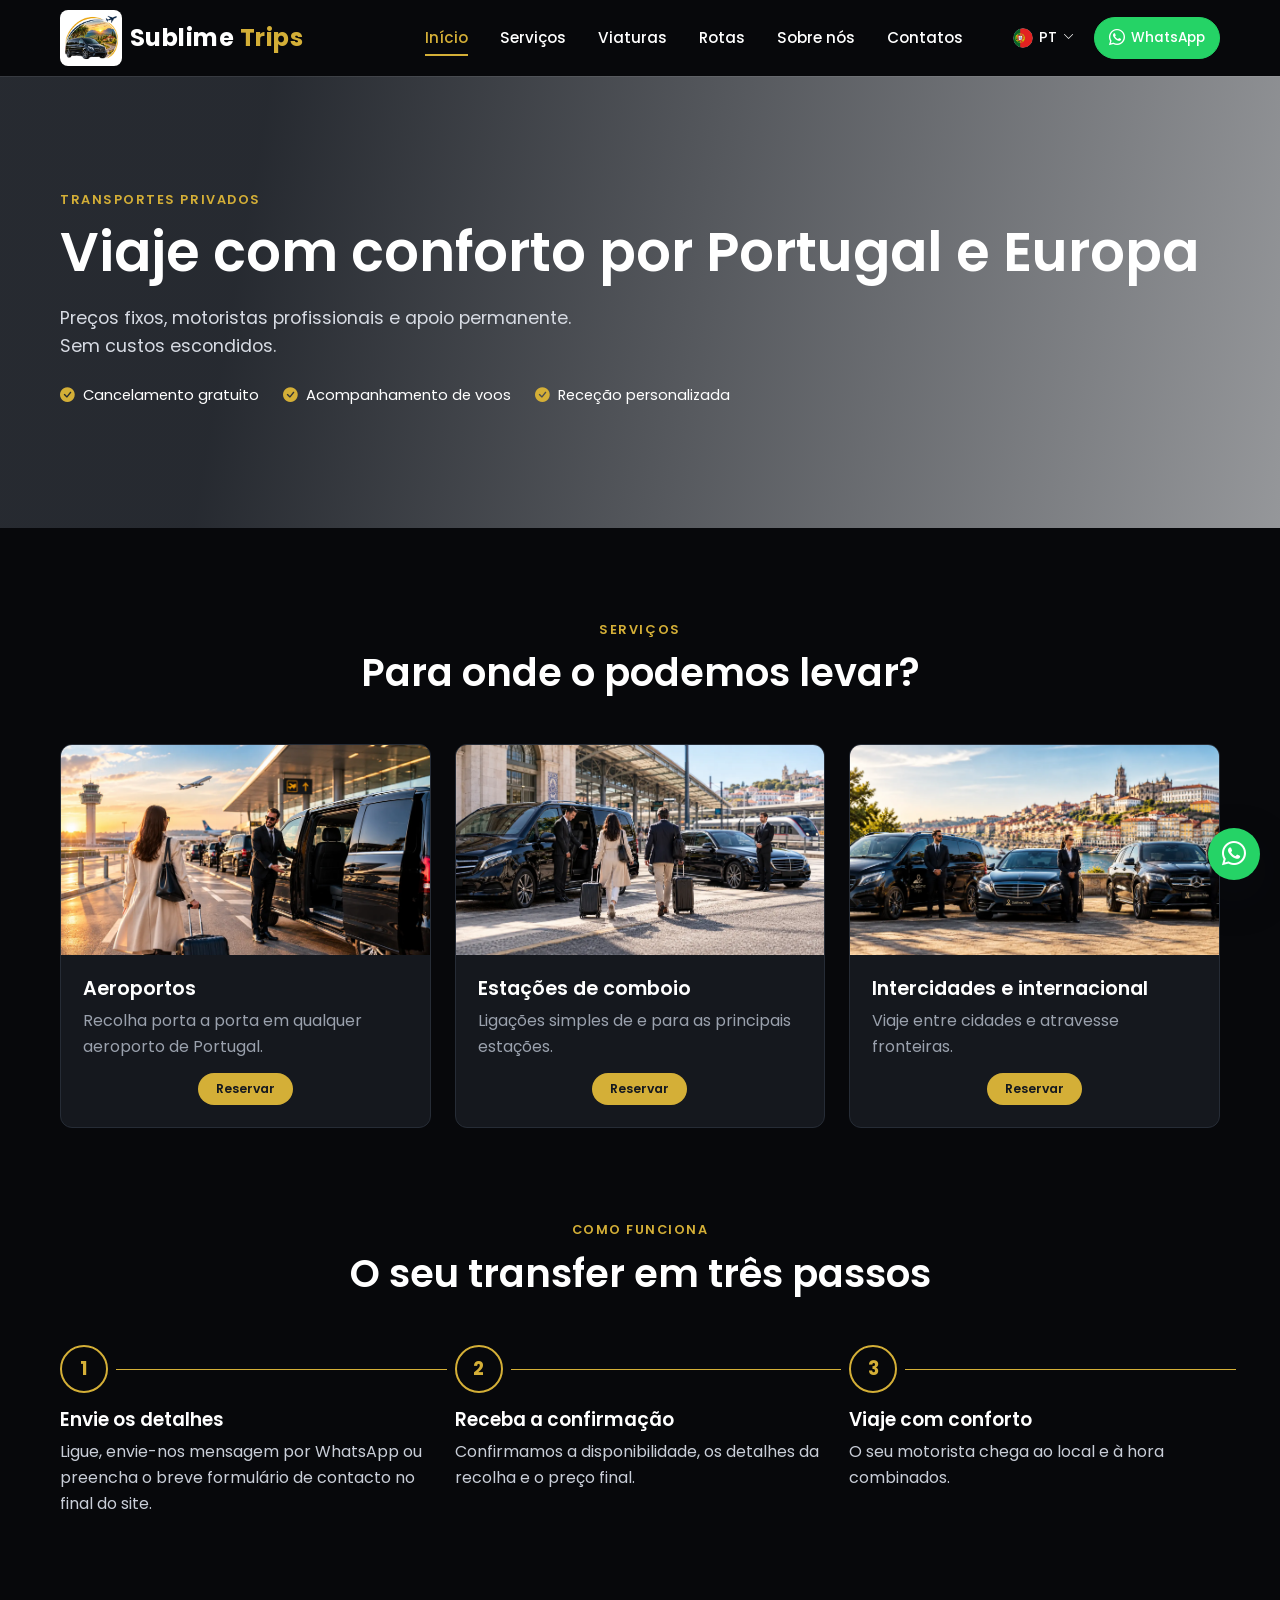
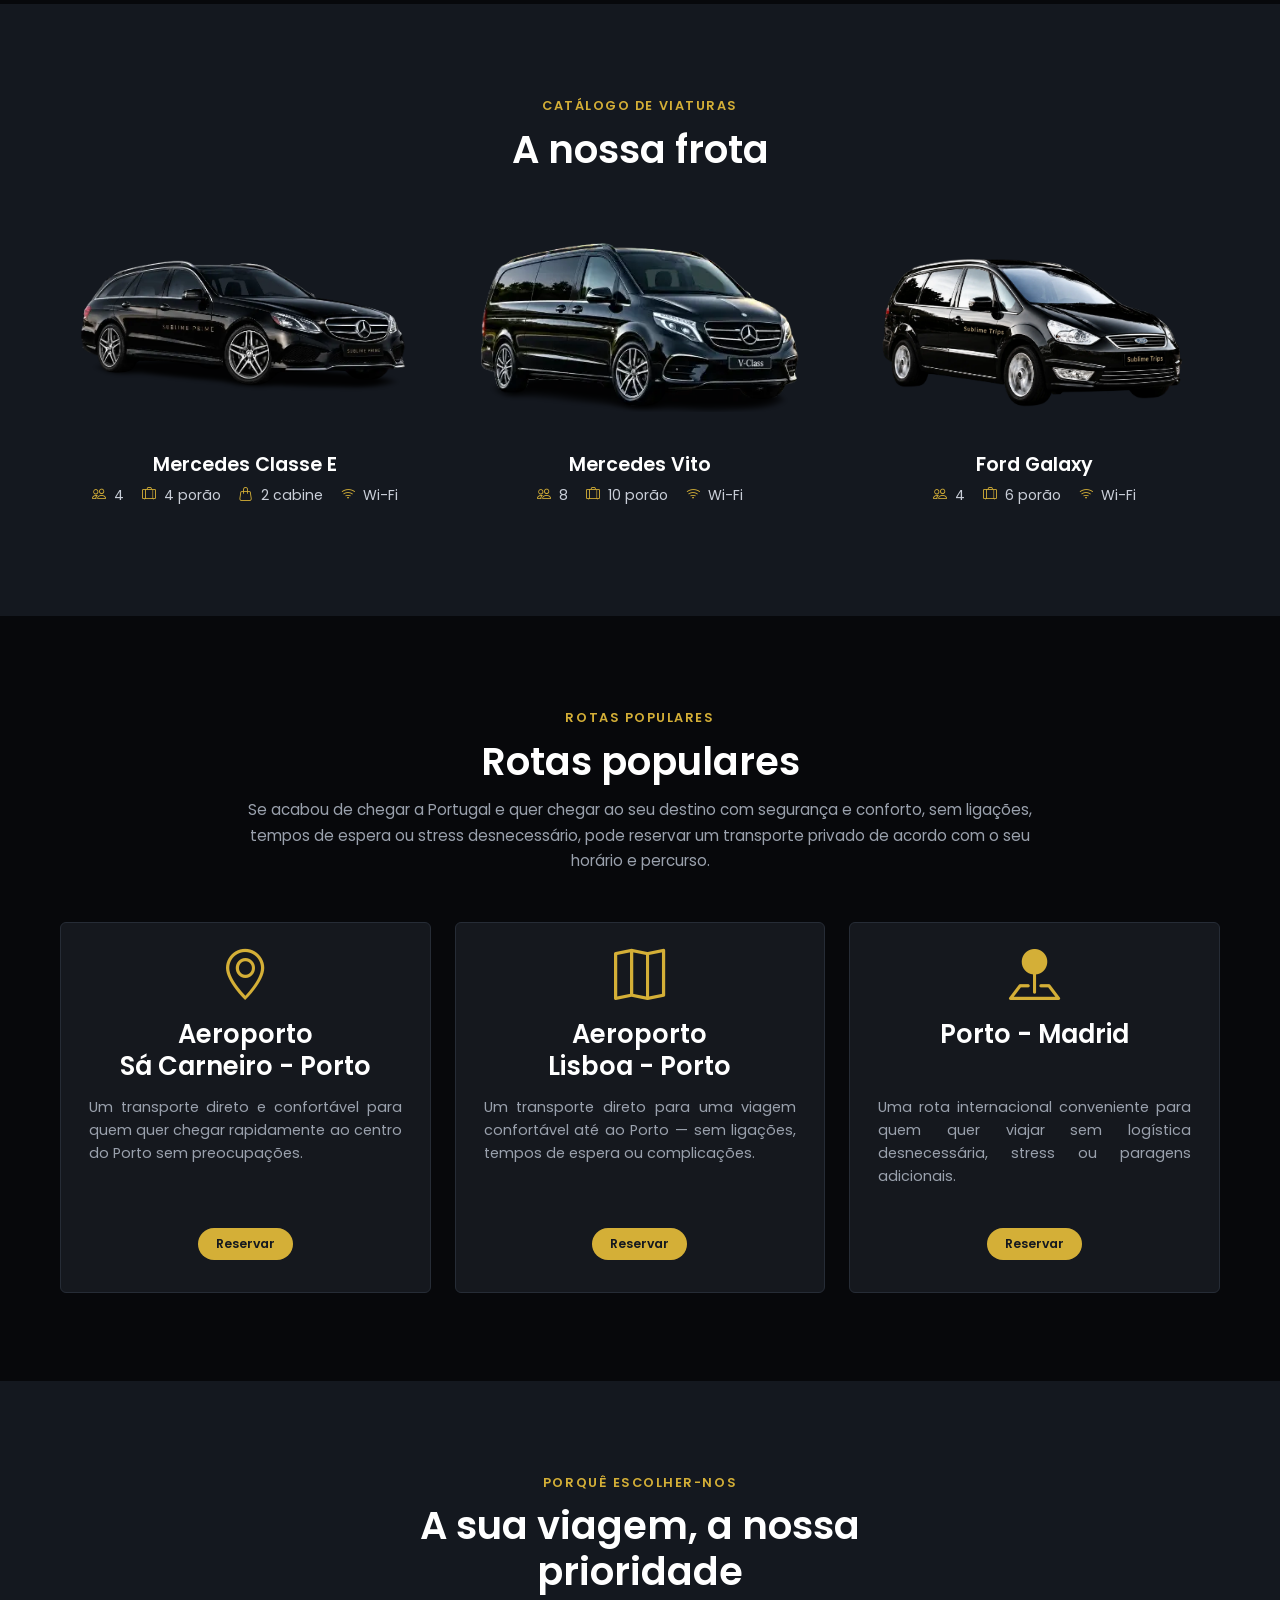
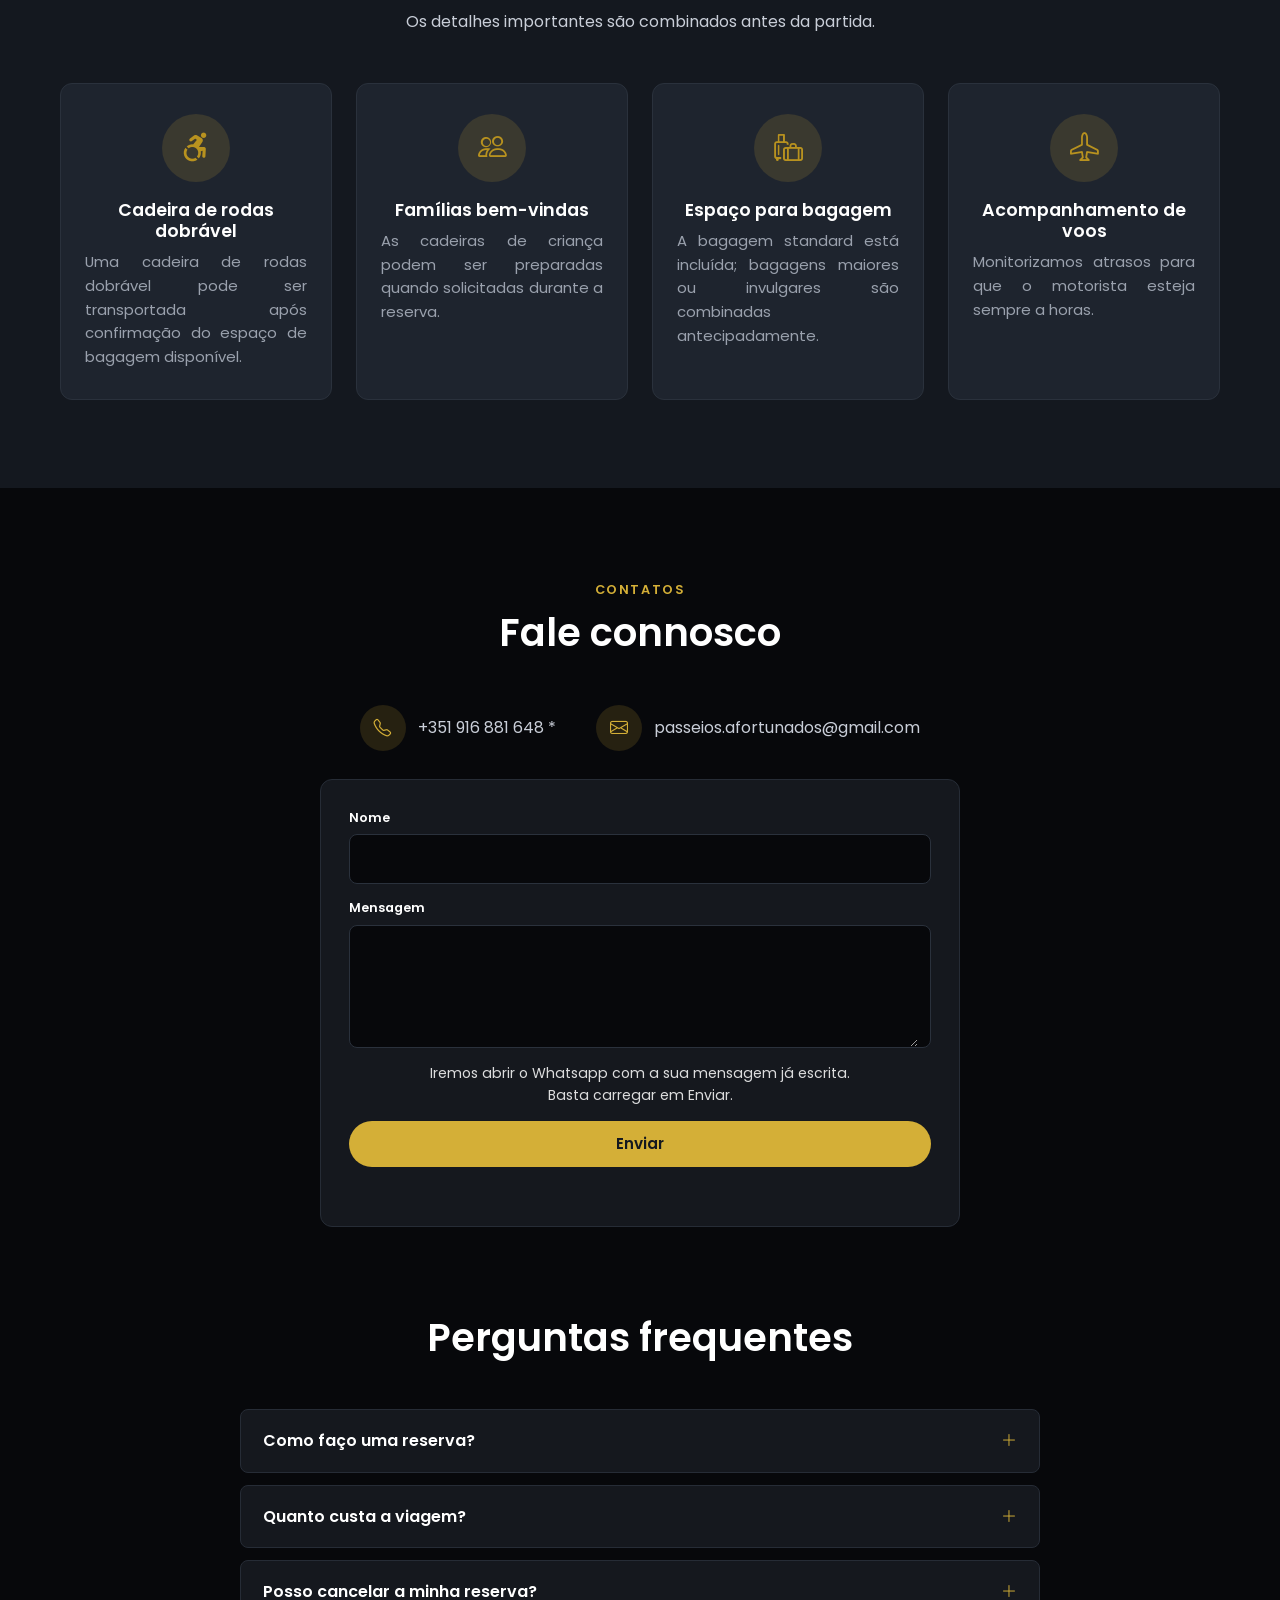
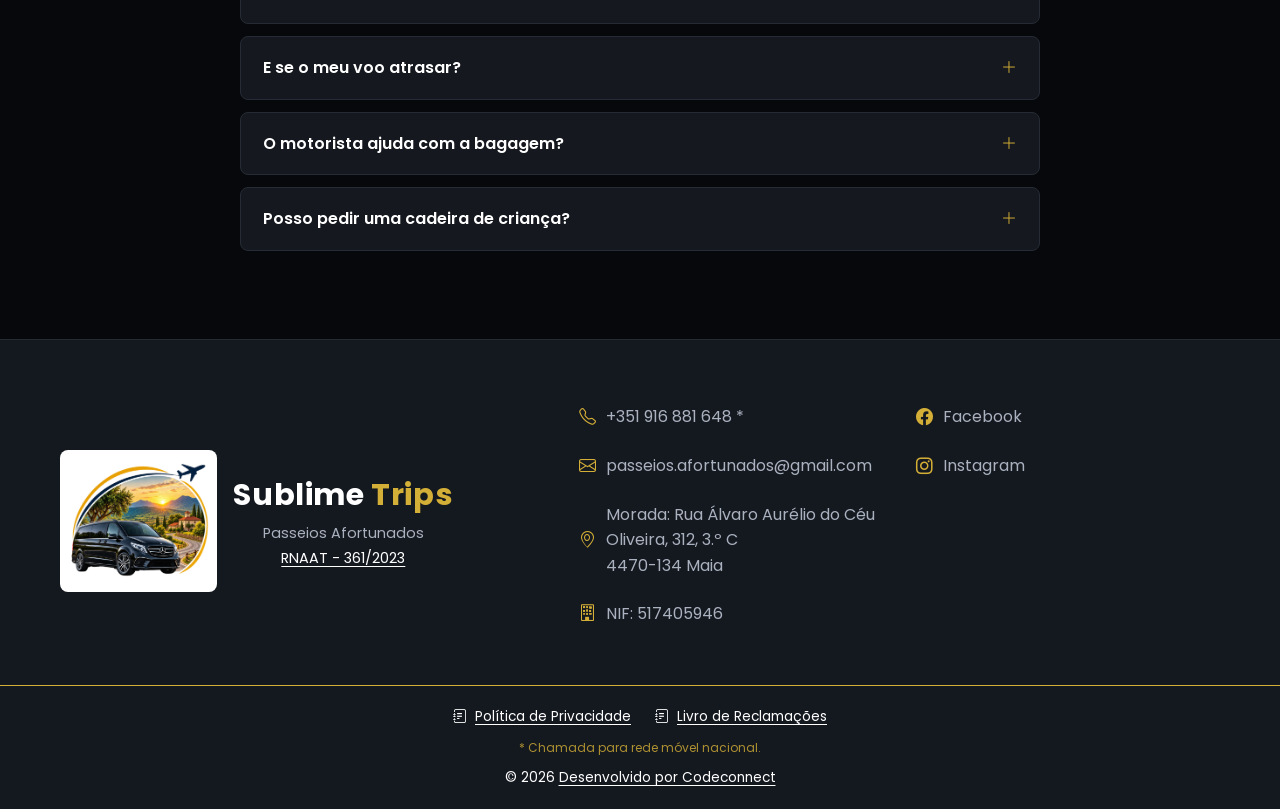
==== commit cc238f25: "remover livro de elogios" ====
--- a/index.html
+++ b/index.html
@@ -632,13 +632,6 @@
 							><i class="bi bi-journal-text"></i>
 							<span data-i18n="footer.complaints">Livro de Reclamações</span></a
 						>
-						<a
-							href="https://livrodeelogios.com/"
-							target="_blank"
-							rel="noopener"
-							><i class="bi bi-journal-text"></i>
-							<span data-i18n="footer.praise">Livro de Elogios</span></a
-						>
 					</nav>
 					<p class="footer__note" data-i18n="footer.callnote">
 						* Chamada para rede móvel nacional.
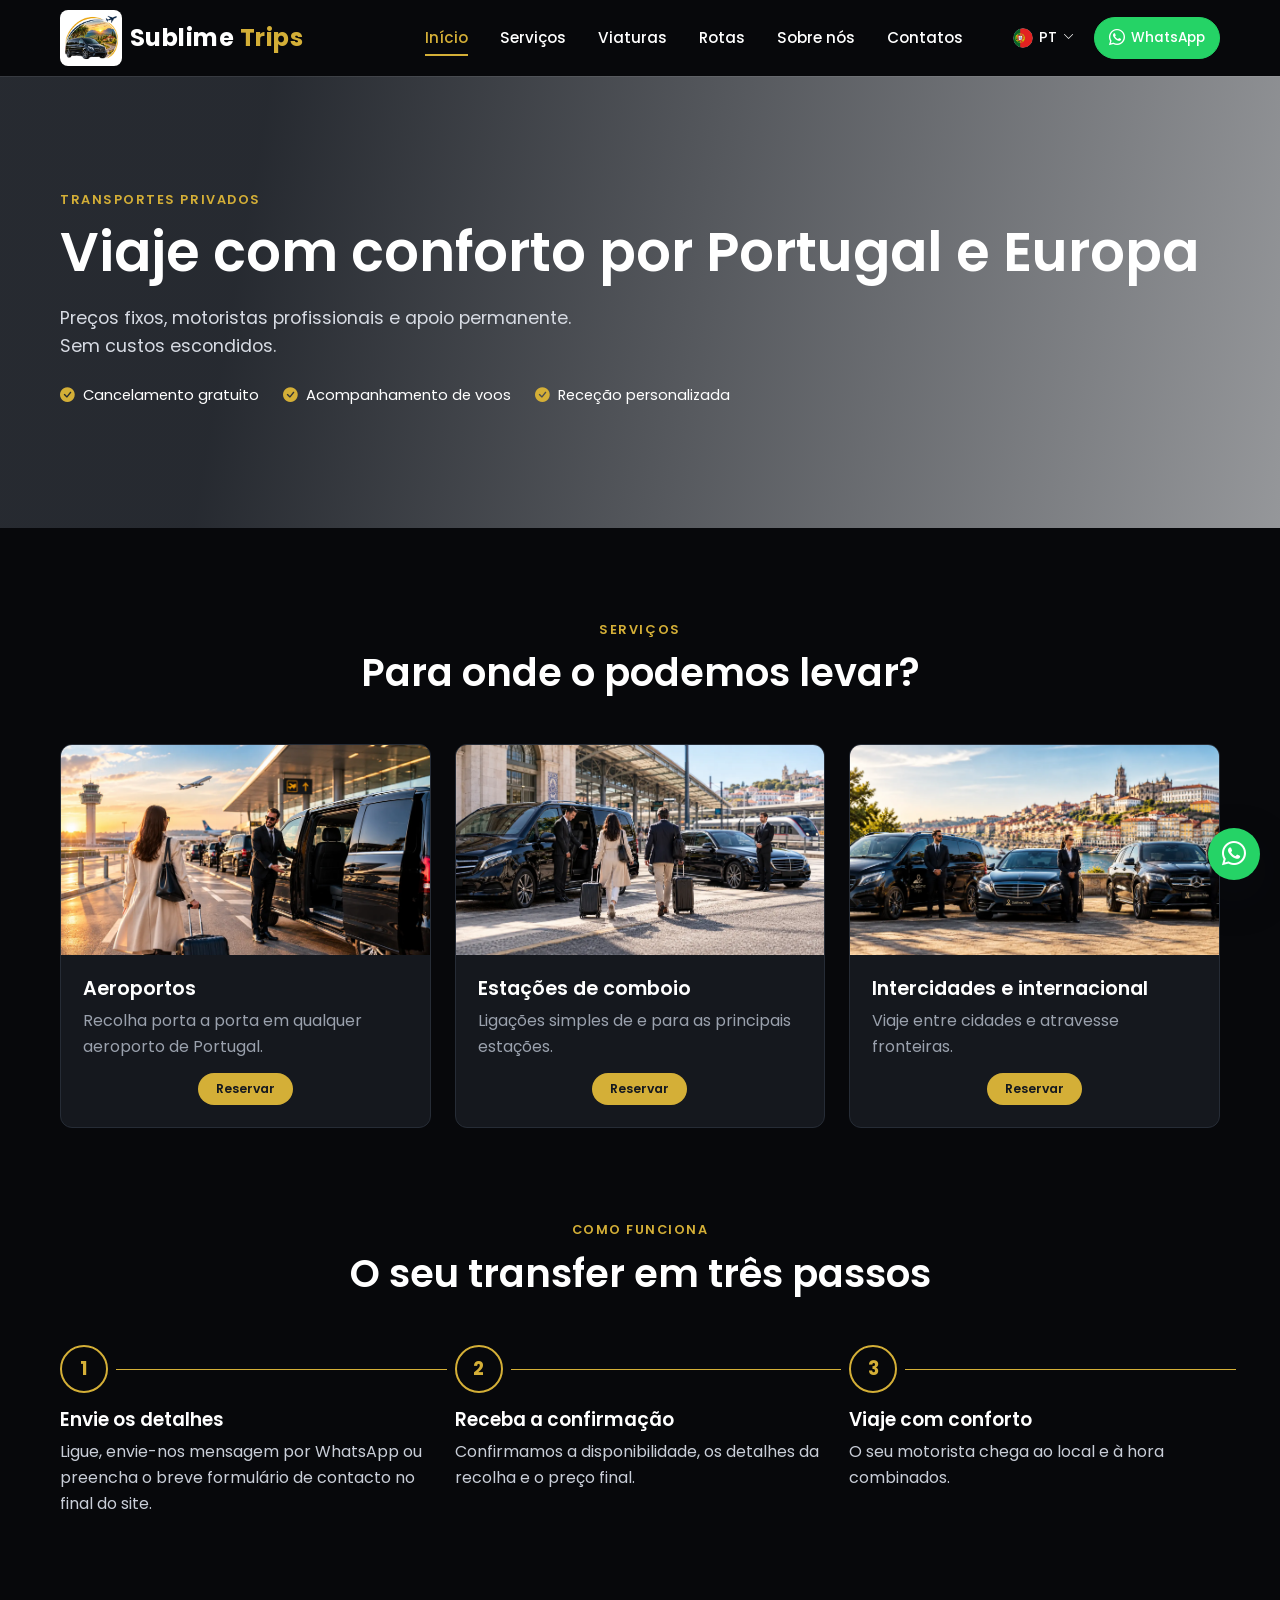
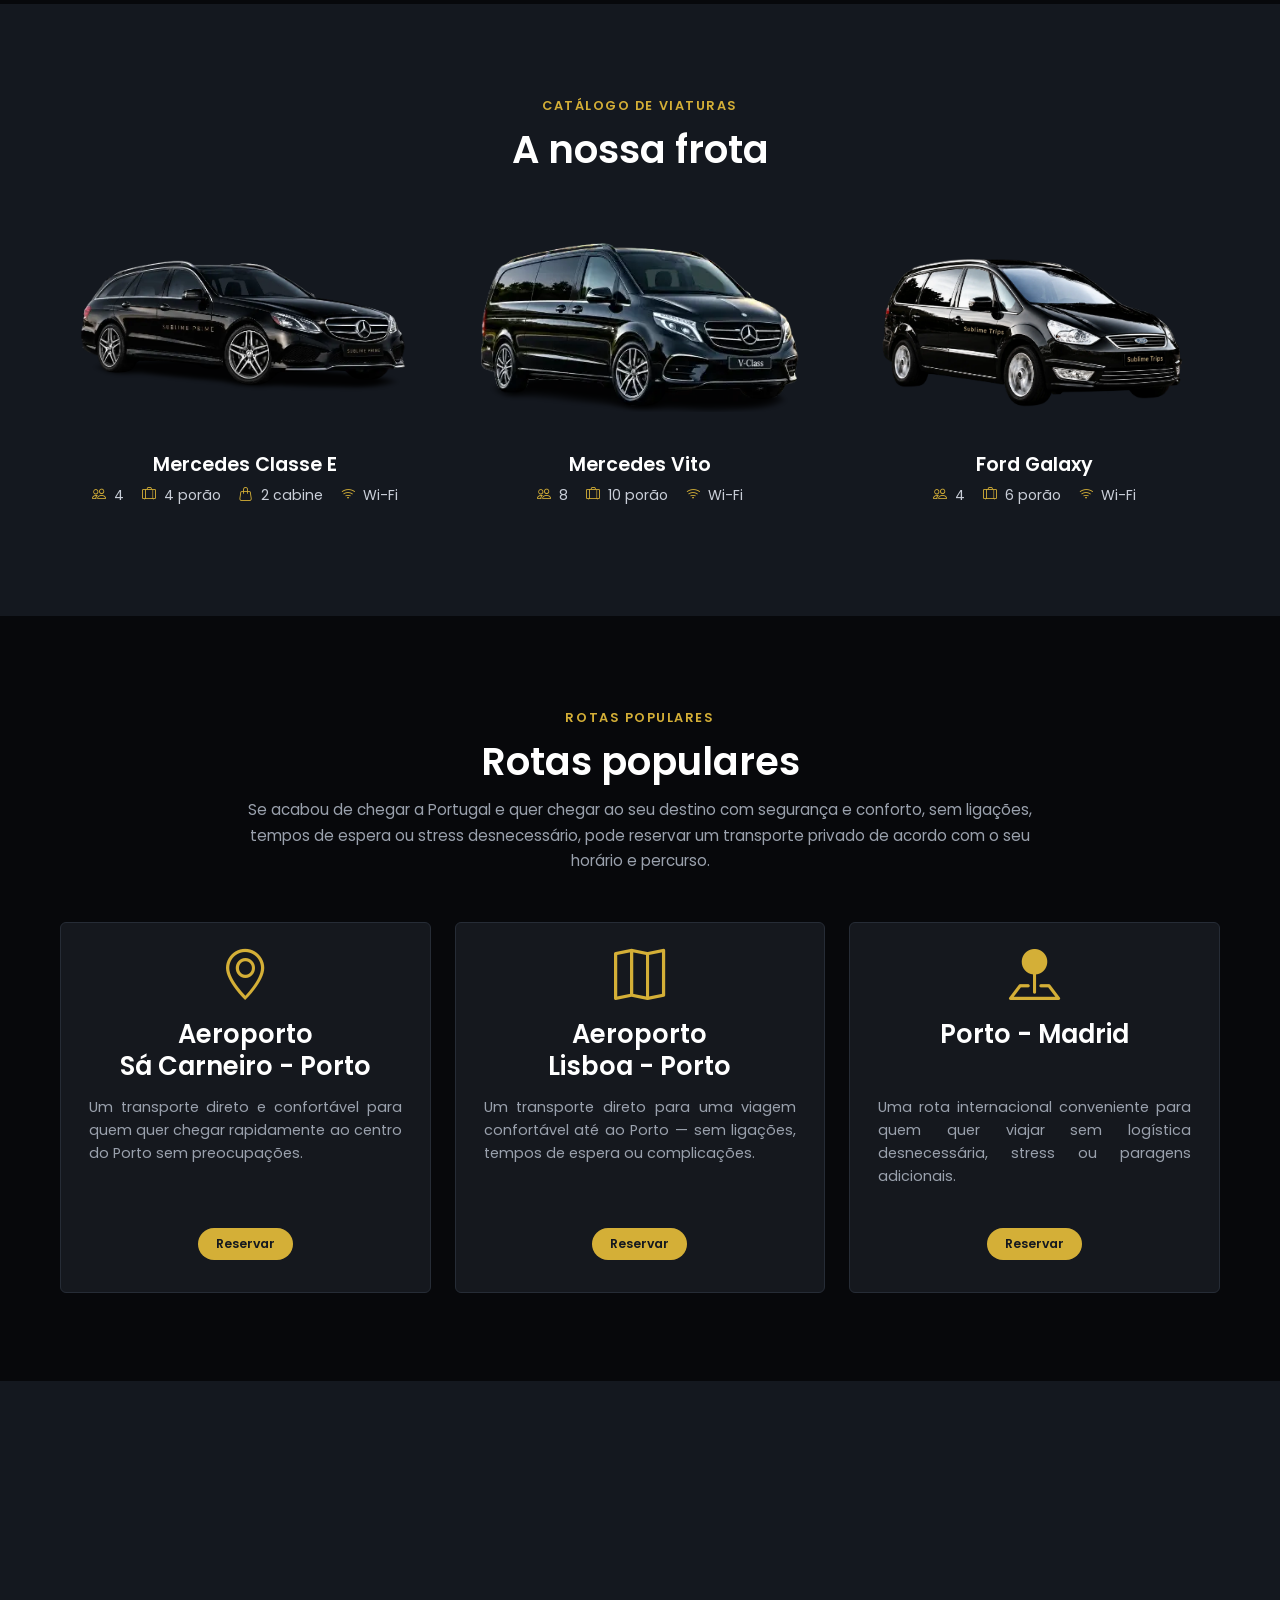
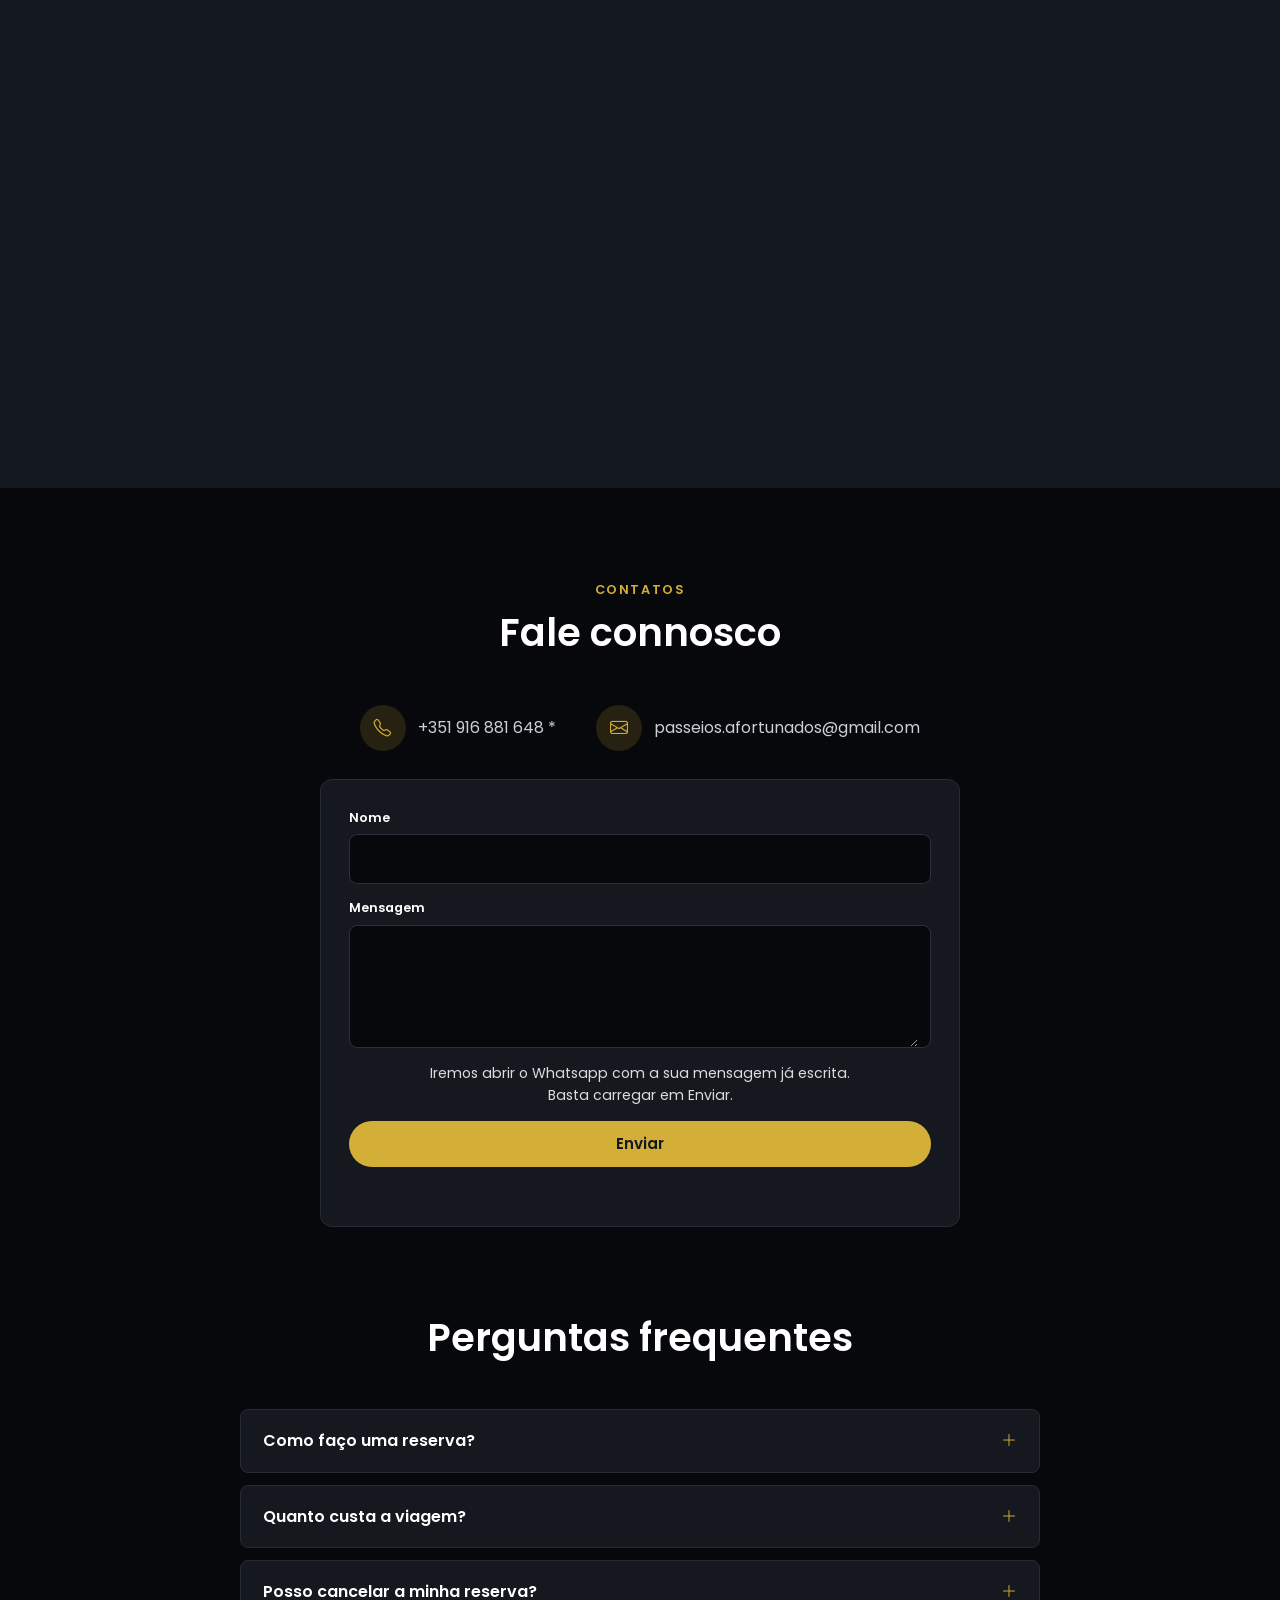
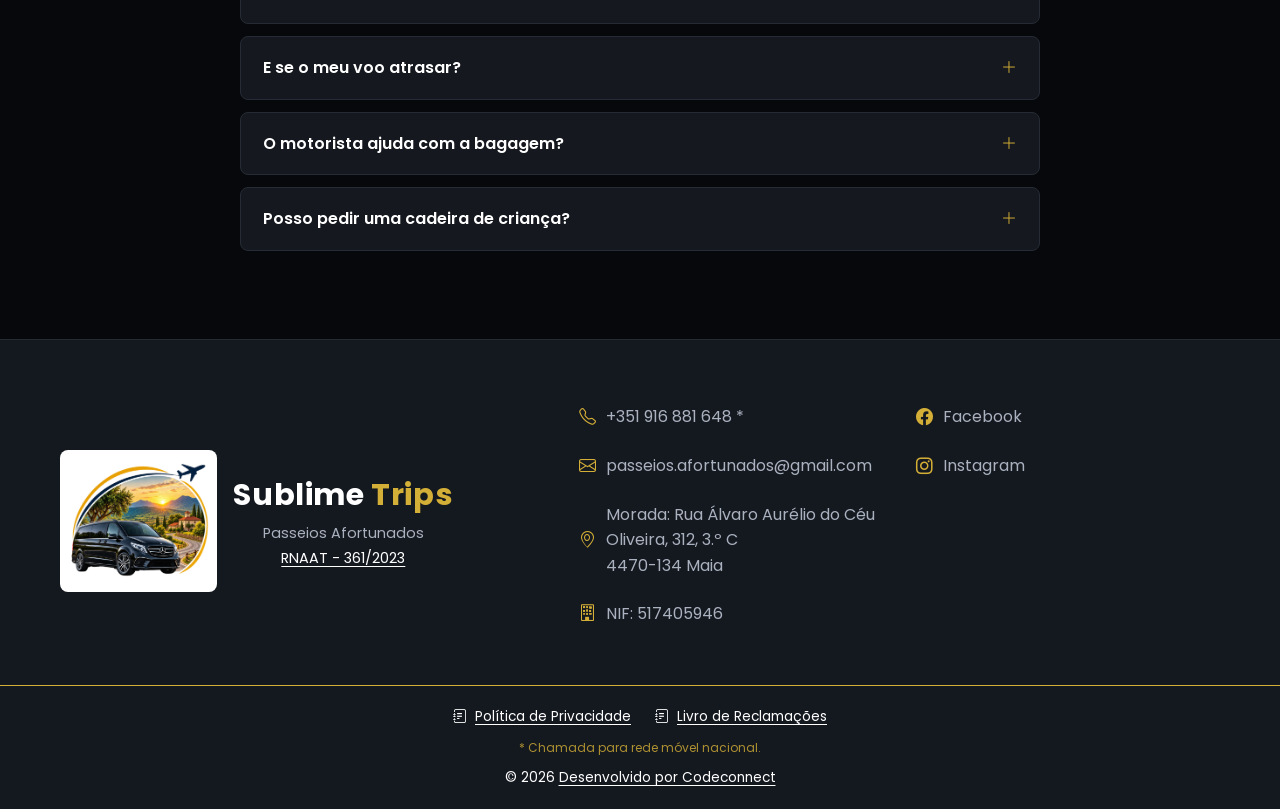
==== commit 3f73f924: "Update links insta e face" ====
--- a/index.html
+++ b/index.html
@@ -2,7 +2,10 @@
 <html lang="pt">
 	<head>
 		<meta charset="UTF-8" />
-		<meta name="viewport" content="width=device-width, initial-scale=1.0, viewport-fit=cover" />
+		<meta
+			name="viewport"
+			content="width=device-width, initial-scale=1.0, viewport-fit=cover"
+		/>
 		<meta
 			name="description"
 			content="Reserve um transporte privado em Portugal e na Europa: aeroportos, estações de comboio, viagens entre cidades e rotas internacionais."
@@ -268,8 +271,14 @@
 								<h3 data-i18n="fleet.eclass">Mercedes Classe E</h3>
 								<ul class="vehicle__specs">
 									<li><i class="bi bi-people"></i> 4</li>
-									<li><i class="bi bi-suitcase-lg"></i> 4 <span data-i18n="fleet.hold">porão</span></li>
-										<li><i class="bi bi-handbag"></i> 2 <span data-i18n="fleet.cabin">cabine</span></li>
+									<li>
+										<i class="bi bi-suitcase-lg"></i> 4
+										<span data-i18n="fleet.hold">porão</span>
+									</li>
+									<li>
+										<i class="bi bi-handbag"></i> 2
+										<span data-i18n="fleet.cabin">cabine</span>
+									</li>
 									<li><i class="bi bi-wifi"></i> Wi-Fi</li>
 								</ul>
 							</div>
@@ -285,7 +294,10 @@
 								<h3 data-i18n="fleet.vito">Mercedes Vito</h3>
 								<ul class="vehicle__specs">
 									<li><i class="bi bi-people"></i> 8</li>
-									<li><i class="bi bi-suitcase-lg"></i> 10 <span data-i18n="fleet.hold">porão</span></li>
+									<li>
+										<i class="bi bi-suitcase-lg"></i> 10
+										<span data-i18n="fleet.hold">porão</span>
+									</li>
 									<li><i class="bi bi-wifi"></i> Wi-Fi</li>
 								</ul>
 							</div>
@@ -301,7 +313,10 @@
 								<h3 data-i18n="fleet.galaxy">Ford Galaxy</h3>
 								<ul class="vehicle__specs">
 									<li><i class="bi bi-people"></i> 4</li>
-									<li><i class="bi bi-suitcase-lg"></i> 6 <span data-i18n="fleet.hold">porão</span></li>
+									<li>
+										<i class="bi bi-suitcase-lg"></i> 6
+										<span data-i18n="fleet.hold">porão</span>
+									</li>
 									<li><i class="bi bi-wifi"></i> Wi-Fi</li>
 								</ul>
 							</div>
@@ -567,7 +582,9 @@
 							loading="lazy"
 					/></a>
 					<div class="footer__id">
-						<span class="navbar__name footer__name">Sublime <em>Trips</em></span>
+						<span class="navbar__name footer__name"
+							>Sublime <em>Trips</em></span
+						>
 						<small>Passeios Afortunados</small>
 						<small
 							><a
@@ -594,8 +611,8 @@
 						<span class="footer__info"
 							><i class="bi bi-geo-alt"></i>
 							<span
-								><span data-i18n="footer.address">Morada</span>: Rua Álvaro Aurélio
-								do Céu Oliveira, 312, 3.º C<br />4470-134 Maia</span
+								><span data-i18n="footer.address">Morada</span>: Rua Álvaro
+								Aurélio do Céu Oliveira, 312, 3.º C<br />4470-134 Maia</span
 							></span
 						>
 					</li>
@@ -607,12 +624,16 @@
 				</ul>
 				<ul class="footer__contact">
 					<li>
-						<a href="#" aria-label="Facebook"
+						<a
+							href="https://www.facebook.com/profile.php?id=61595296311964"
+							aria-label="Facebook"
 							><i class="bi bi-facebook"></i> Facebook</a
 						>
 					</li>
 					<li>
-						<a href="#" aria-label="Instagram"
+						<a
+							href="https://www.instagram.com/sublime_trips/"
+							aria-label="Instagram"
 							><i class="bi bi-instagram"></i> Instagram</a
 						>
 					</li>
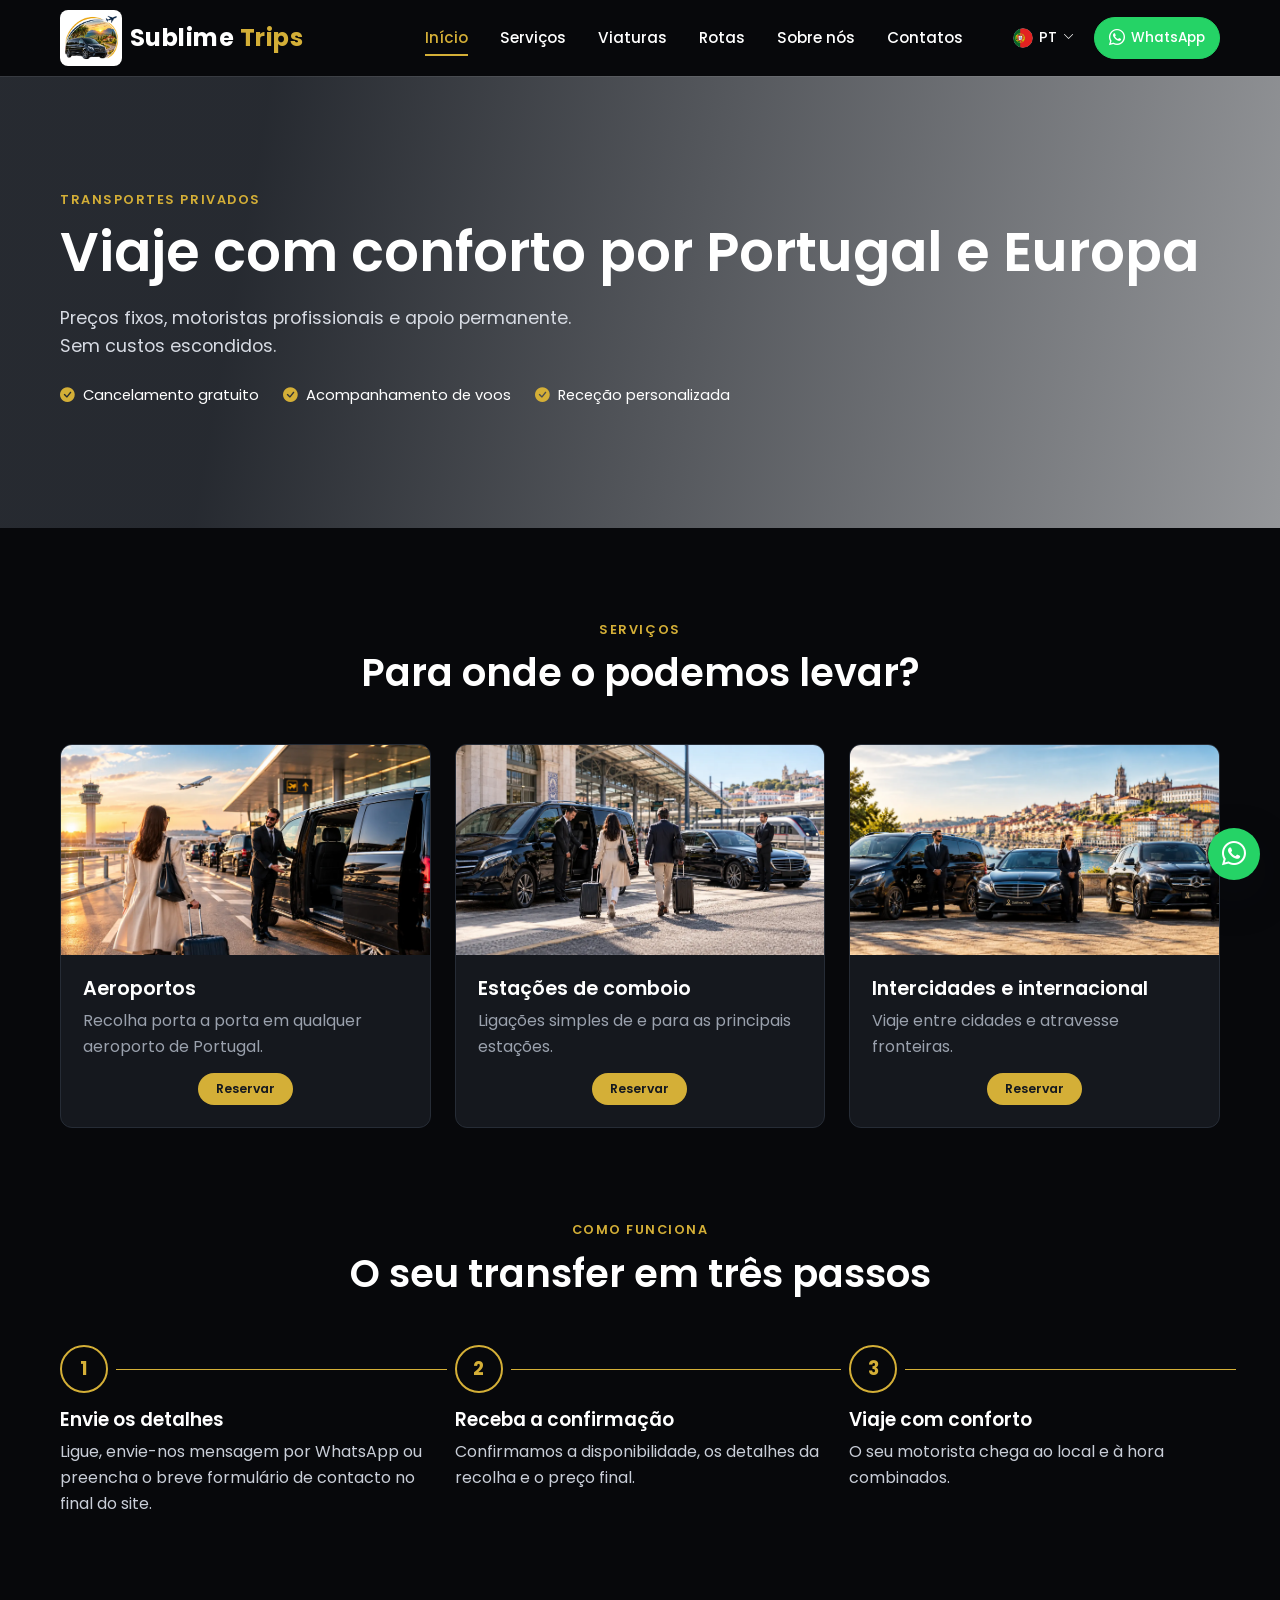
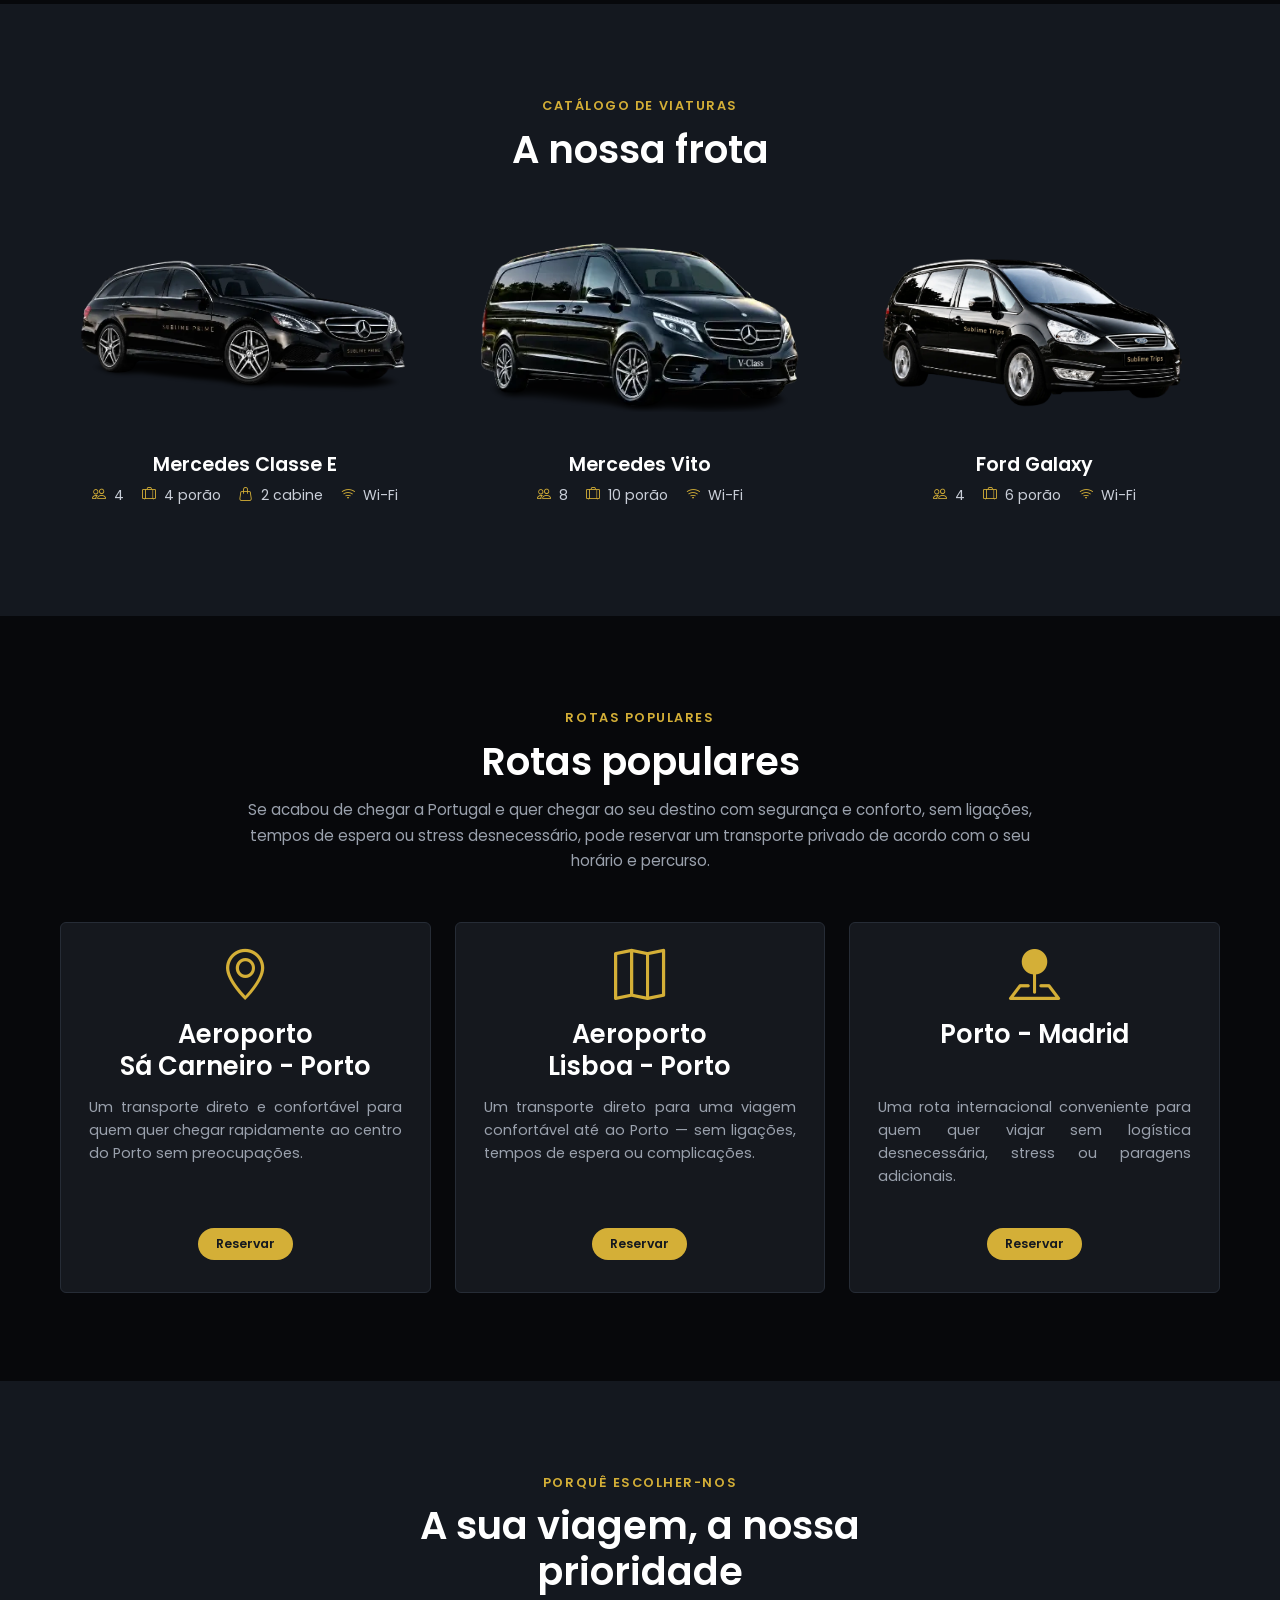
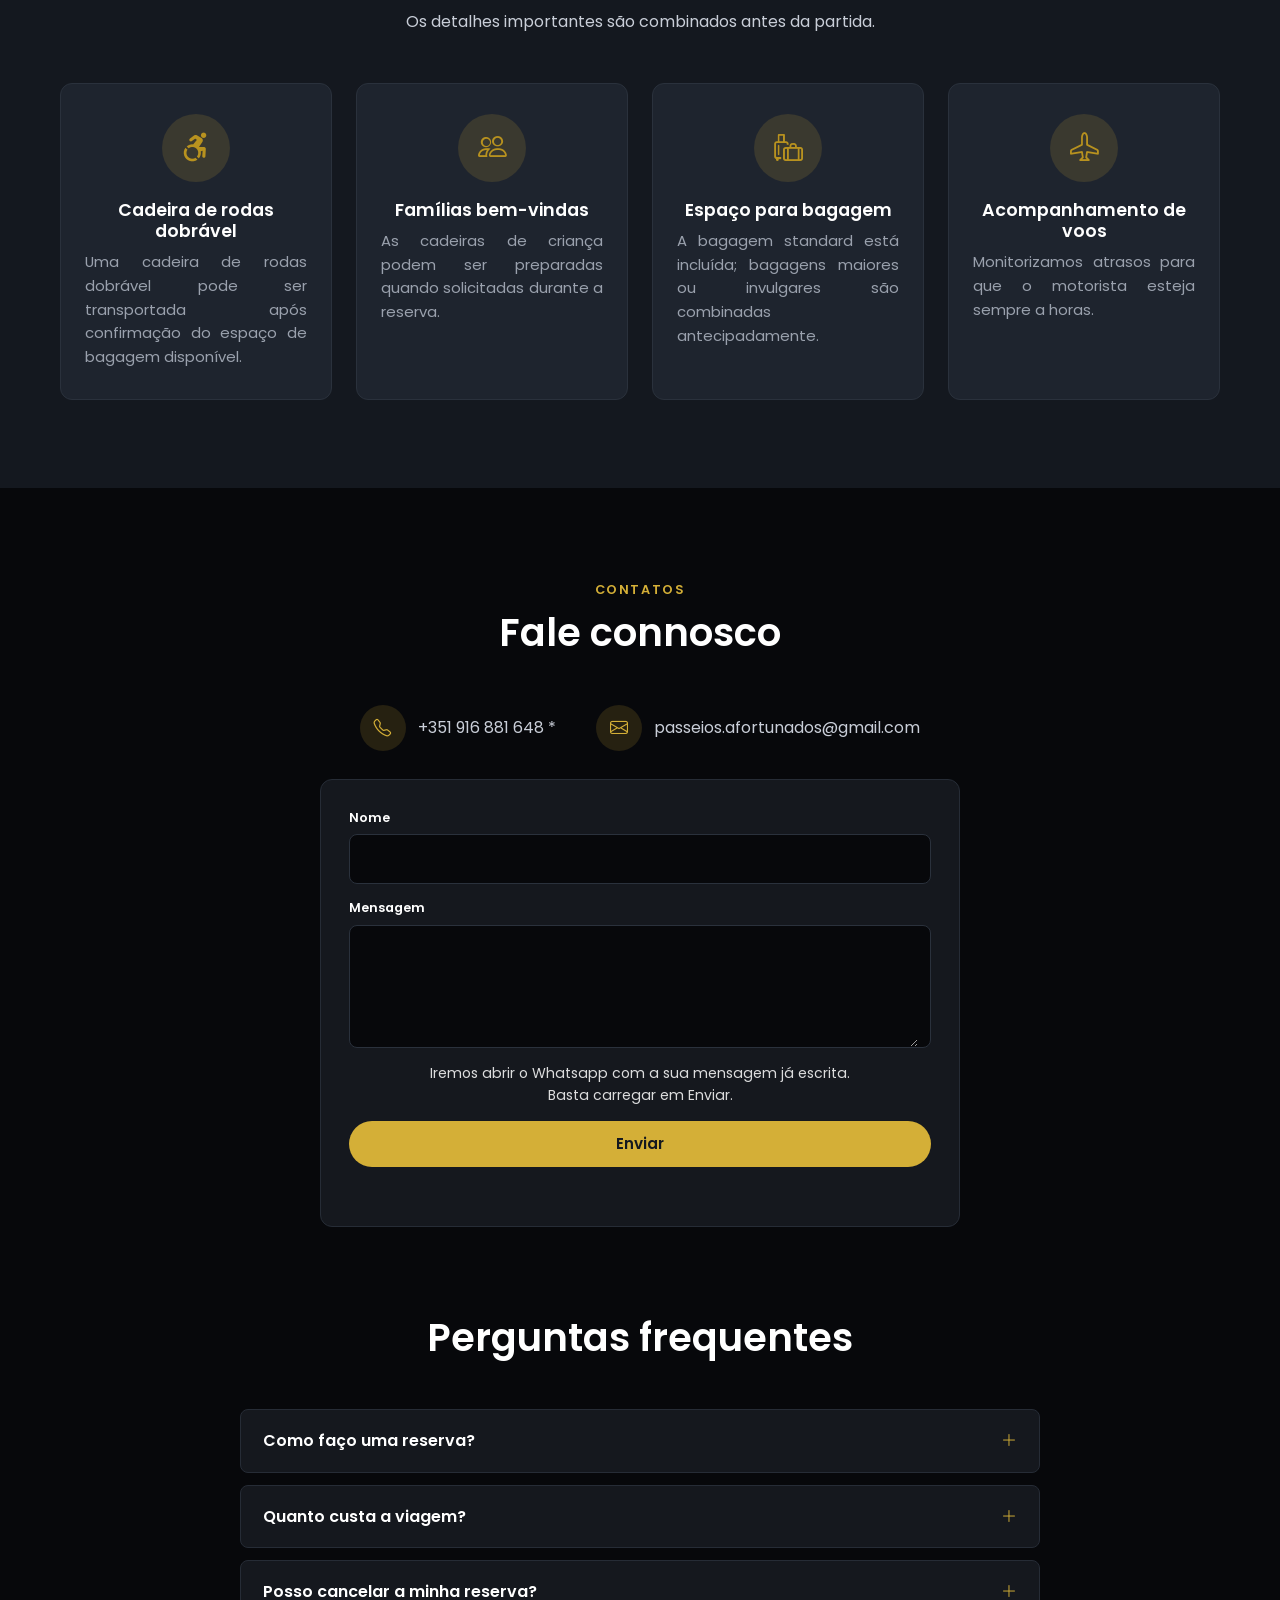
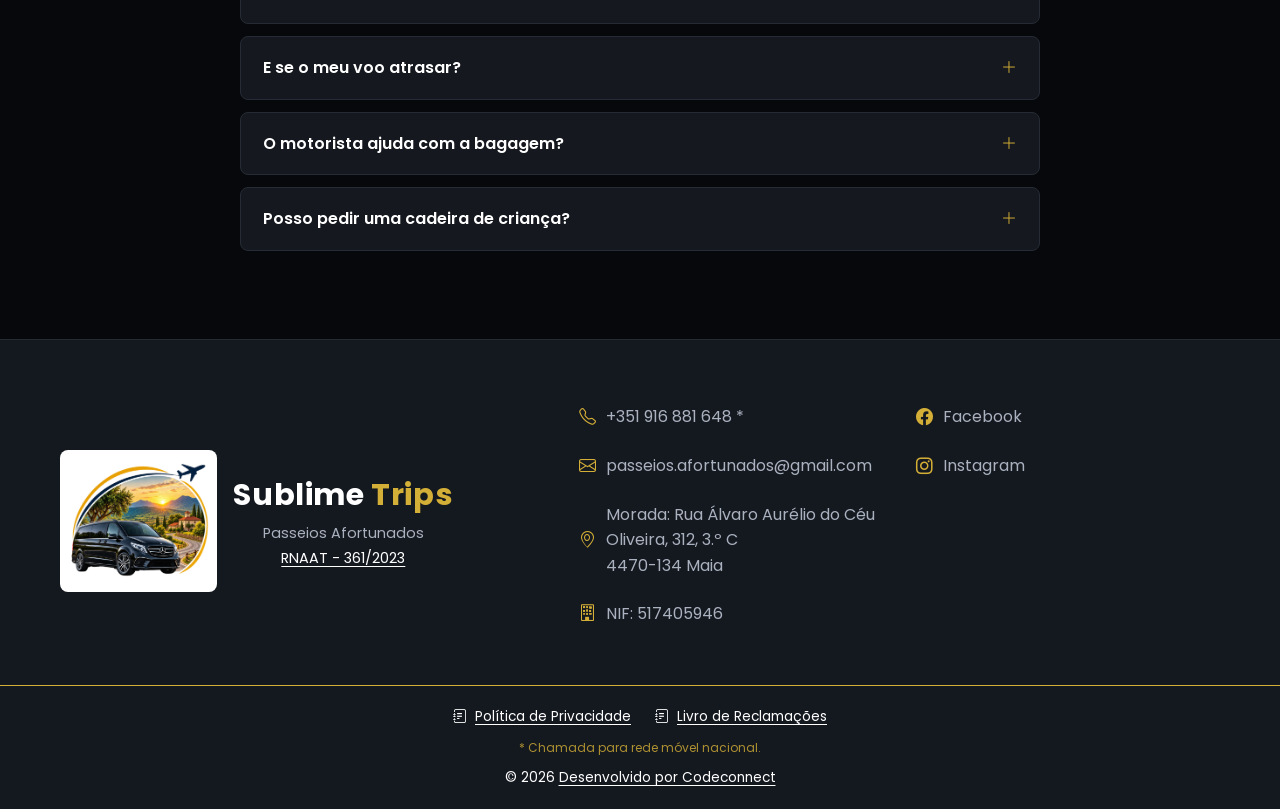
==== commit 1efef863: "Update index.html" ====
--- a/index.html
+++ b/index.html
@@ -659,7 +659,7 @@
 					</p>
 					<a
 						class="footer__copy"
-						href="https://www.codeconnect.pt"
+						href="https://www.codeconnect.pt?utm_source=sublimetrips&utm_medium=website&utm_campaign=sublimetrips"
 						target="_blank"
 						rel="noopener"
 					>
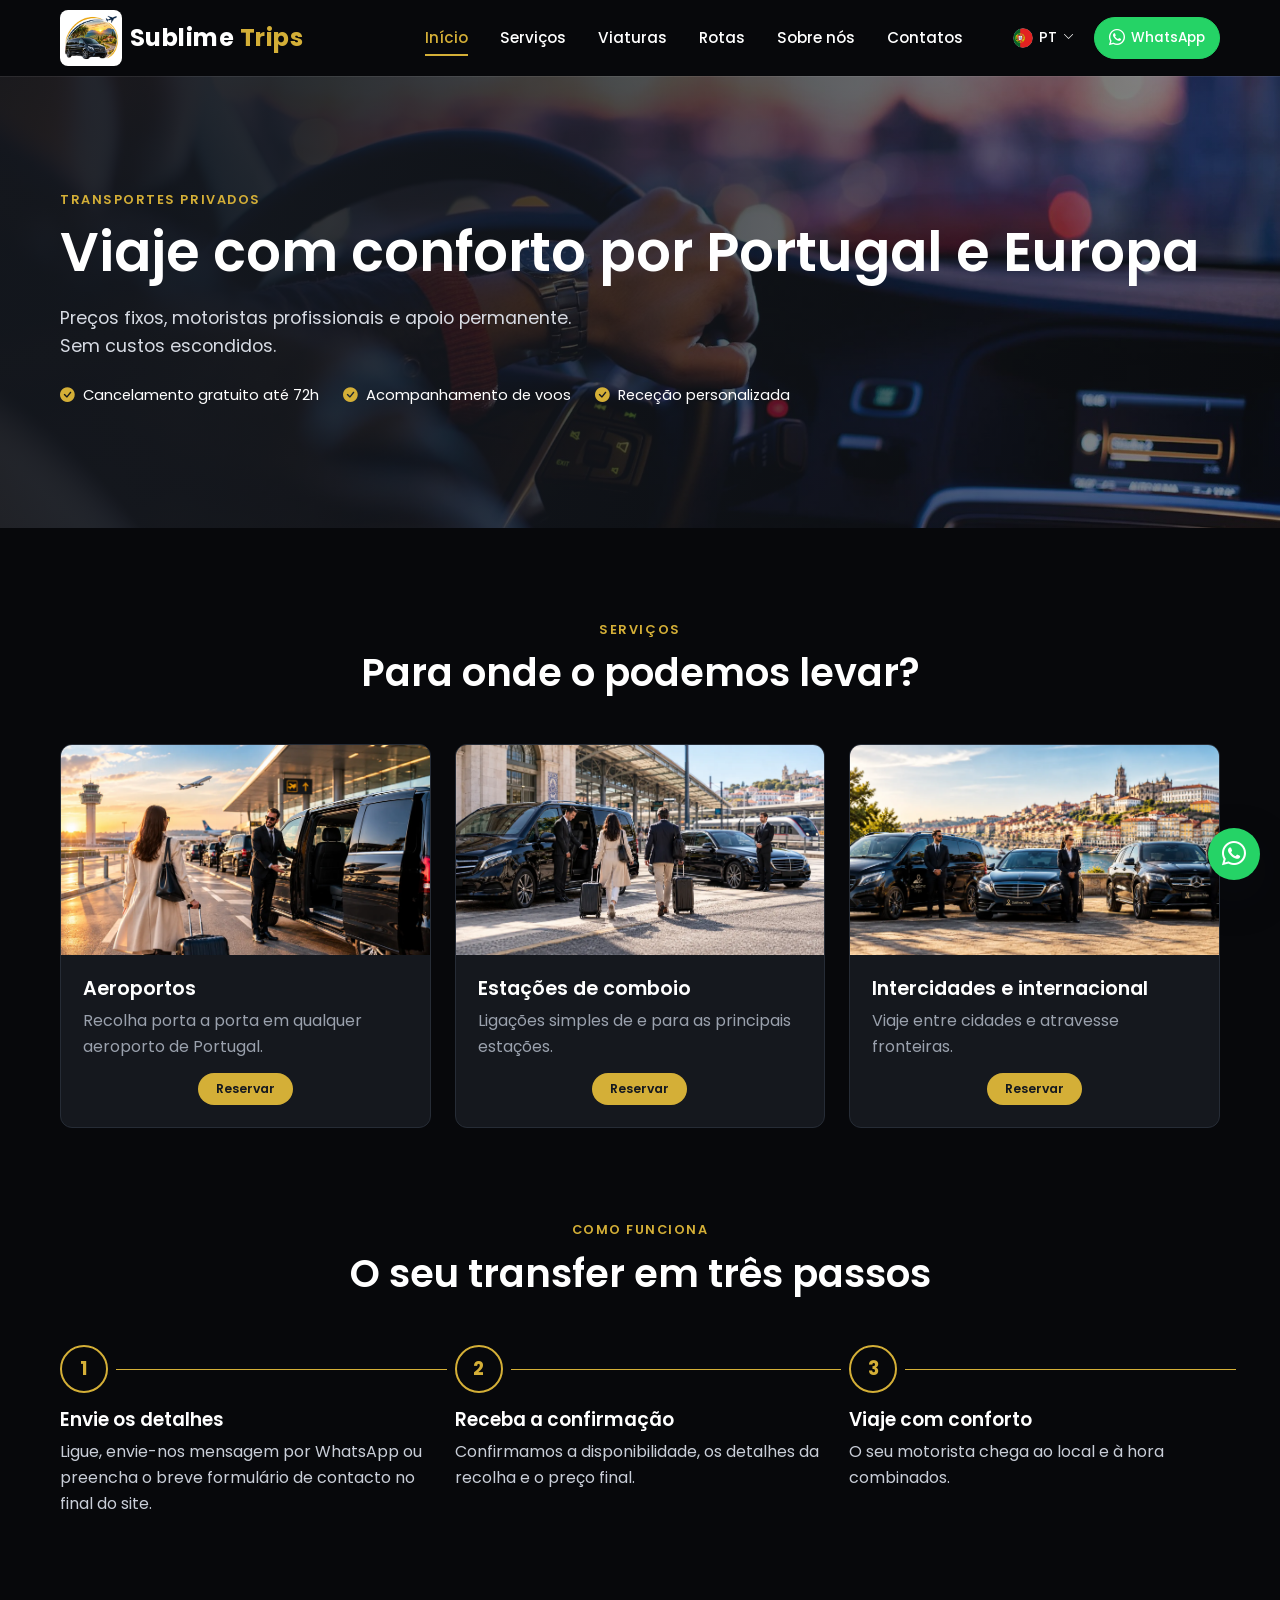
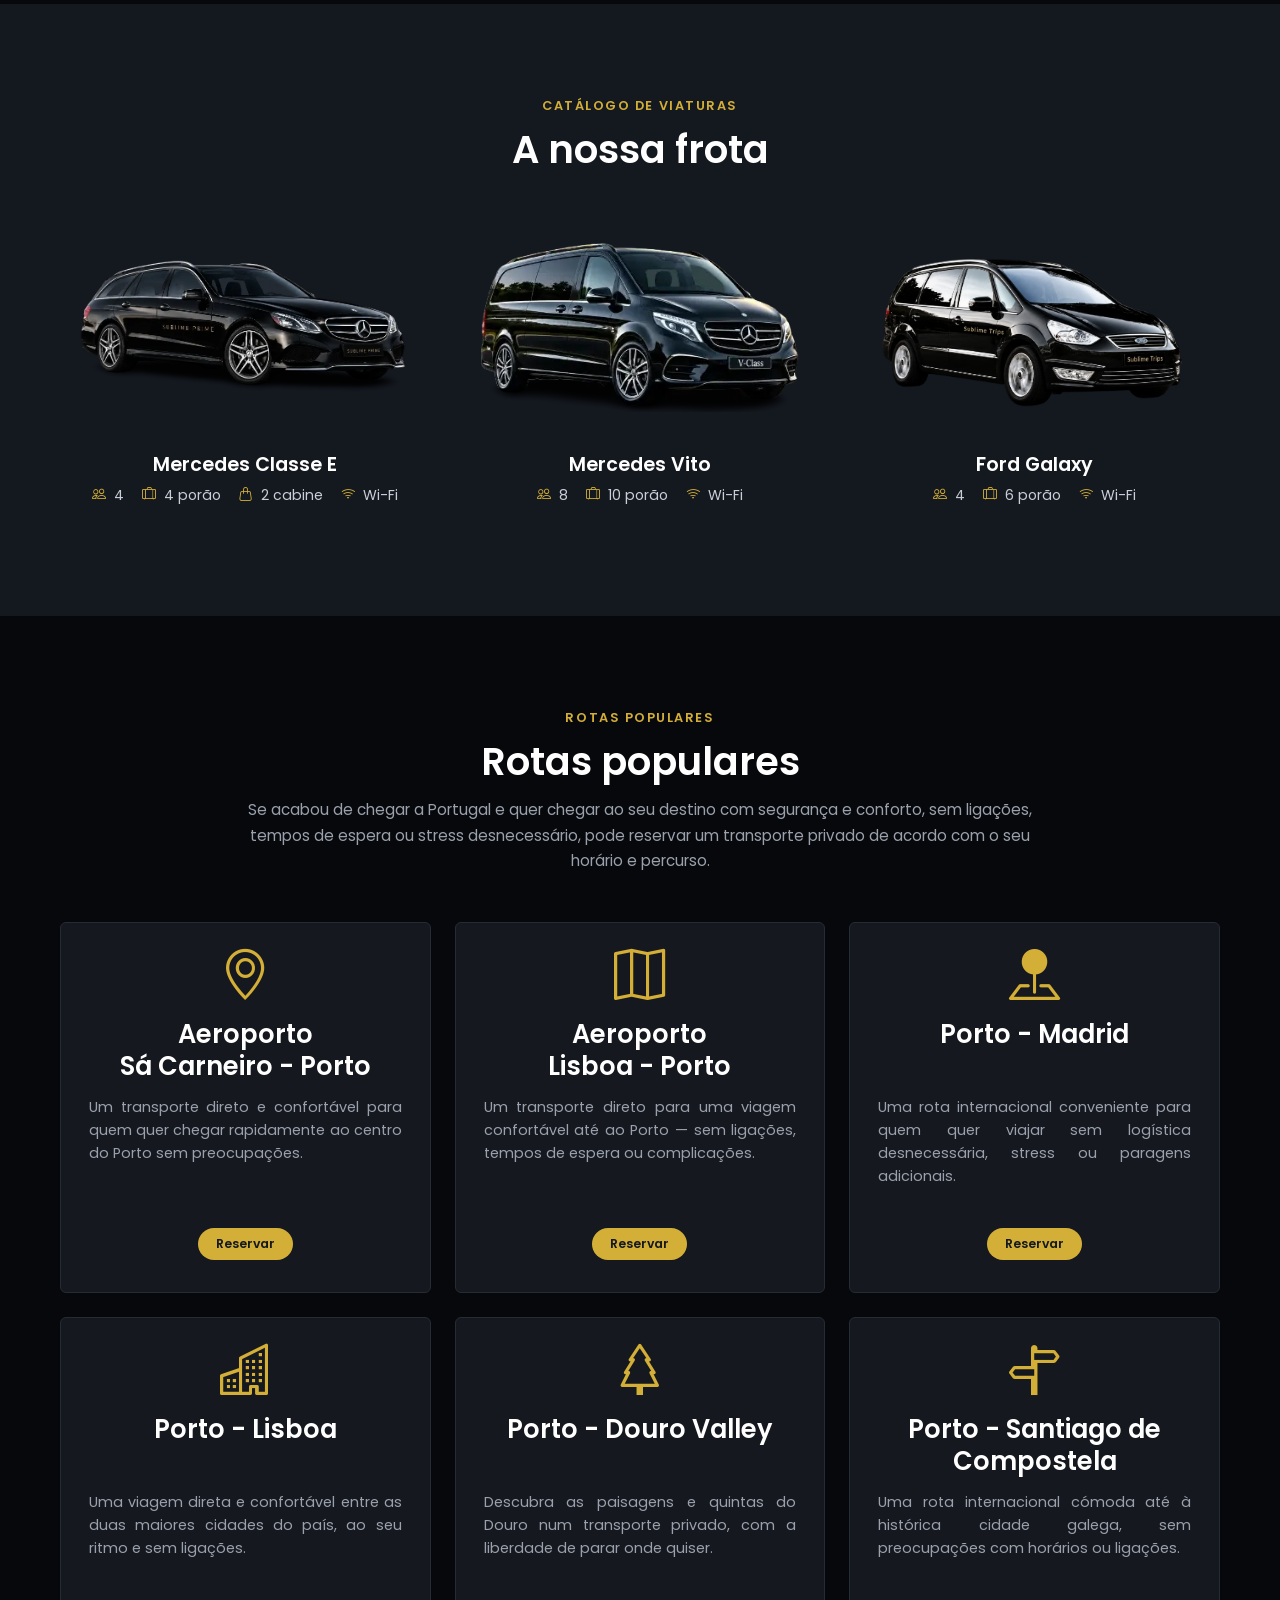
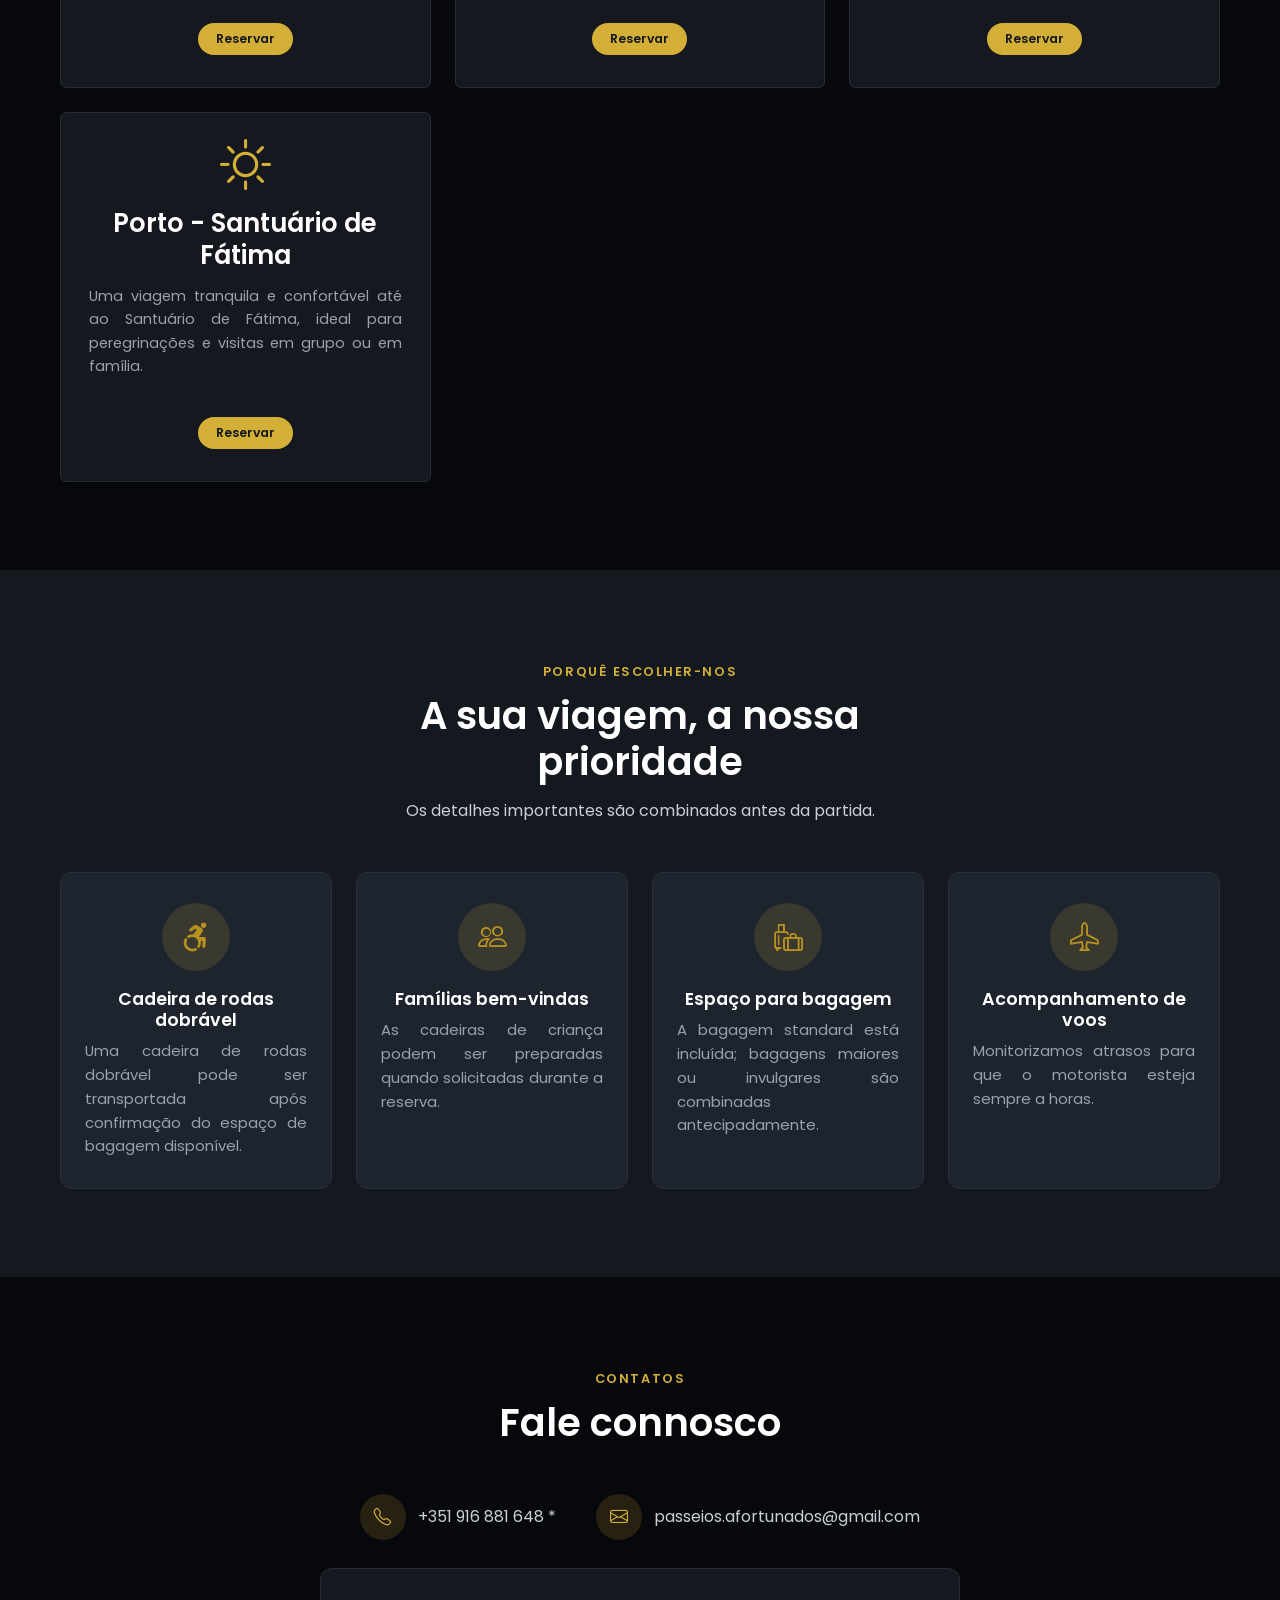
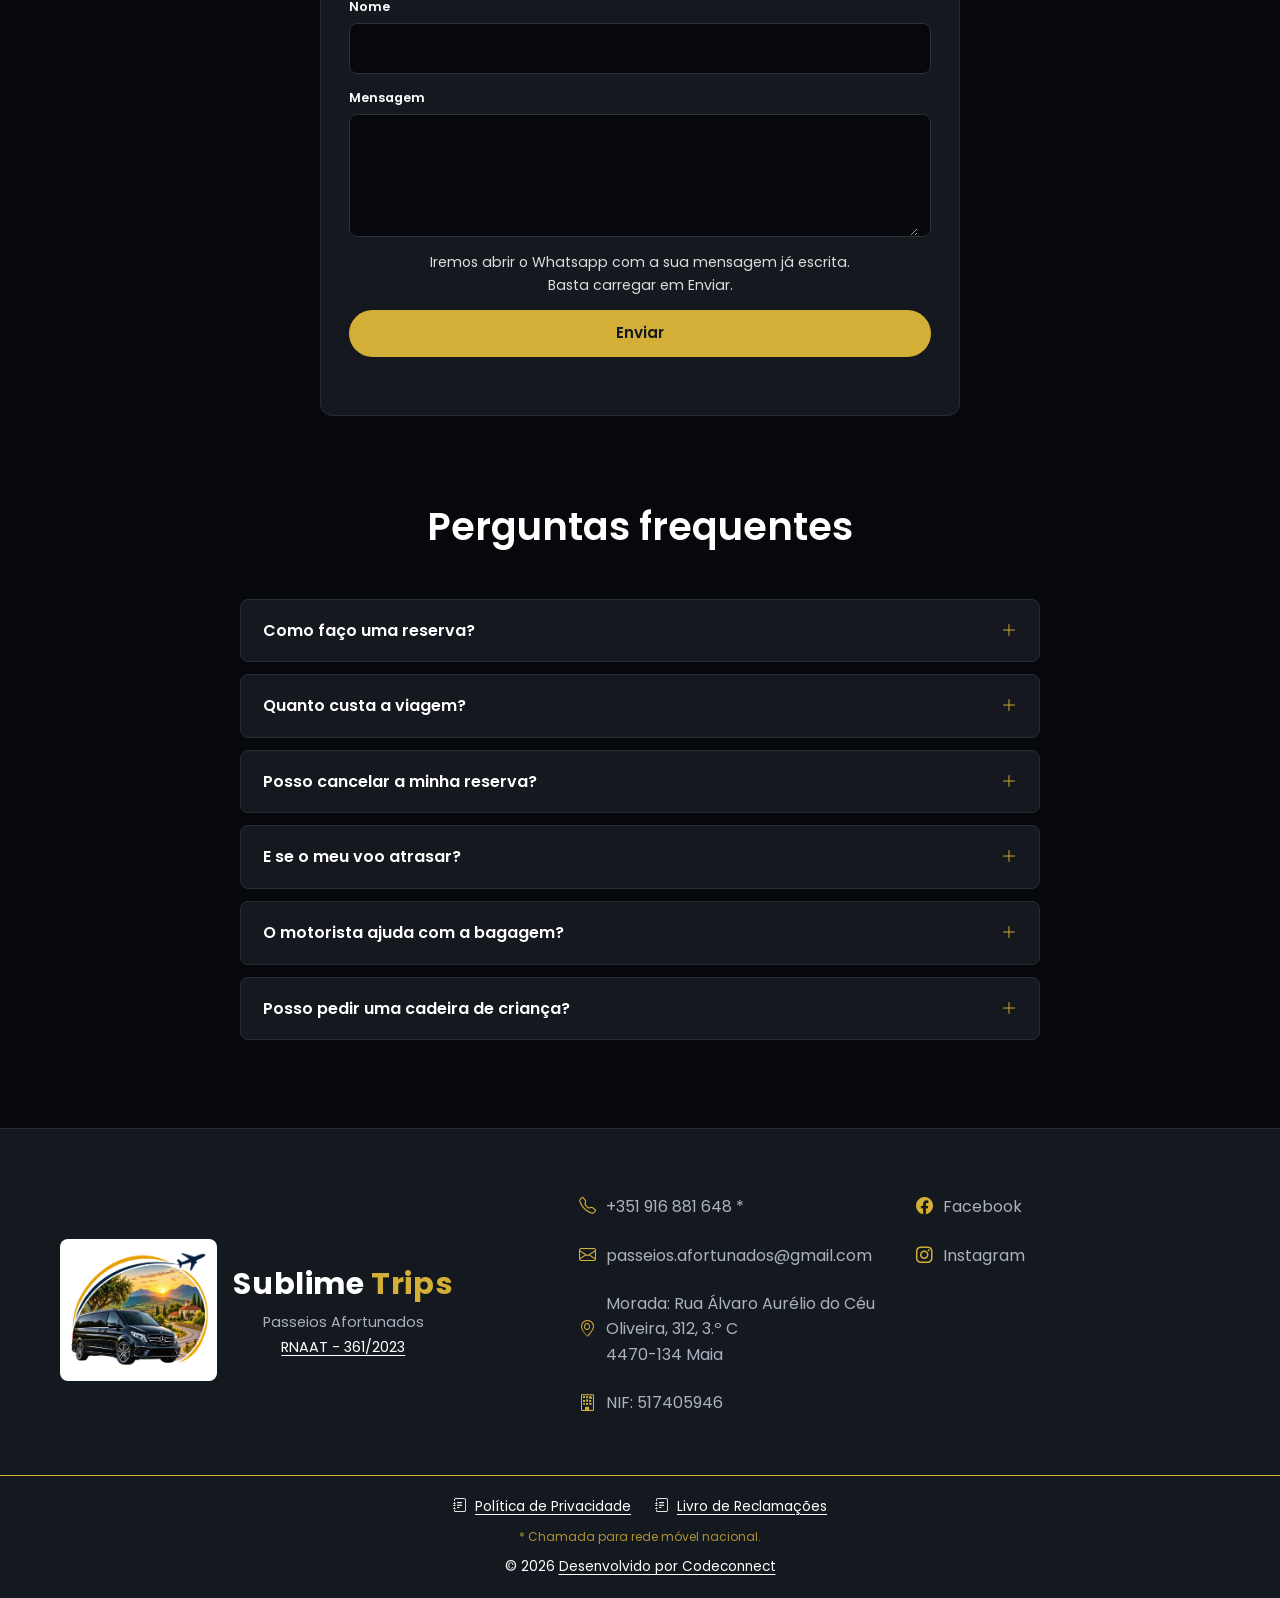
==== commit b5f5d689: "adicionar cards extra" ====
--- a/index.html
+++ b/index.html
@@ -140,7 +140,7 @@
 						<ul class="hero__badges">
 							<li>
 								<i class="bi bi-check-circle-fill"></i>
-								<span data-i18n="hero.badge1">Cancelamento gratuito</span>
+								<span data-i18n="hero.badge1">Cancelamento gratuito até 72h</span>
 							</li>
 							<li>
 								<i class="bi bi-check-circle-fill"></i>
@@ -377,6 +377,30 @@
 								><span data-i18n="services.book">Reservar</span></a
 							>
 						</article>
+						<article class="destination">
+							<i class="bi bi-buildings"></i>
+							<span data-i18n="dest.r4.title">Porto - Lisboa</span>
+							<small data-i18n="dest.r4.text">Uma viagem direta e confortável entre as duas maiores cidades do país, ao seu ritmo e sem ligações.</small>
+							<a href="#contact" class="btn btn--primary destination__cta"><span data-i18n="services.book">Reservar</span></a>
+						</article>
+						<article class="destination">
+							<i class="bi bi-tree"></i>
+							<span data-i18n="dest.r5.title">Porto - Douro Valley</span>
+							<small data-i18n="dest.r5.text">Descubra as paisagens e quintas do Douro num transporte privado, com a liberdade de parar onde quiser.</small>
+							<a href="#contact" class="btn btn--primary destination__cta"><span data-i18n="services.book">Reservar</span></a>
+						</article>
+						<article class="destination">
+							<i class="bi bi-signpost-split"></i>
+							<span data-i18n="dest.r6.title">Porto - Santiago de Compostela</span>
+							<small data-i18n="dest.r6.text">Uma rota internacional cómoda até à histórica cidade galega, sem preocupações com horários ou ligações.</small>
+							<a href="#contact" class="btn btn--primary destination__cta"><span data-i18n="services.book">Reservar</span></a>
+						</article>
+						<article class="destination">
+							<i class="bi bi-brightness-high"></i>
+							<span data-i18n="dest.r7.title">Porto - Santuário de Fátima</span>
+							<small data-i18n="dest.r7.text">Uma viagem tranquila e confortável até ao Santuário de Fátima, ideal para peregrinações e visitas em grupo ou em família.</small>
+							<a href="#contact" class="btn btn--primary destination__cta"><span data-i18n="services.book">Reservar</span></a>
+						</article>
 					</div>
 				</div>
 			</section>
@@ -520,7 +544,7 @@
 								</button>
 								<div class="accordion__panel">
 									<p data-i18n="faq.a2">
-										Sim, cancelamento gratuito até 24 horas antes da recolha.
+										Sim, cancelamento gratuito até 72 horas antes da recolha.
 									</p>
 								</div>
 							</div>
--- a/css/style.css
+++ b/css/style.css
@@ -471,7 +471,7 @@
 .hero {
 	position: relative;
 	color: var(--white);
-	background: url("https://images.unsplash.com/photo-1449965408869-eaa3f722e40d?w=1800&q=70")
+	background: url("../assets/fundo_header.webp")
 		center/cover no-repeat;
 	padding: 110px 0 120px;
 }
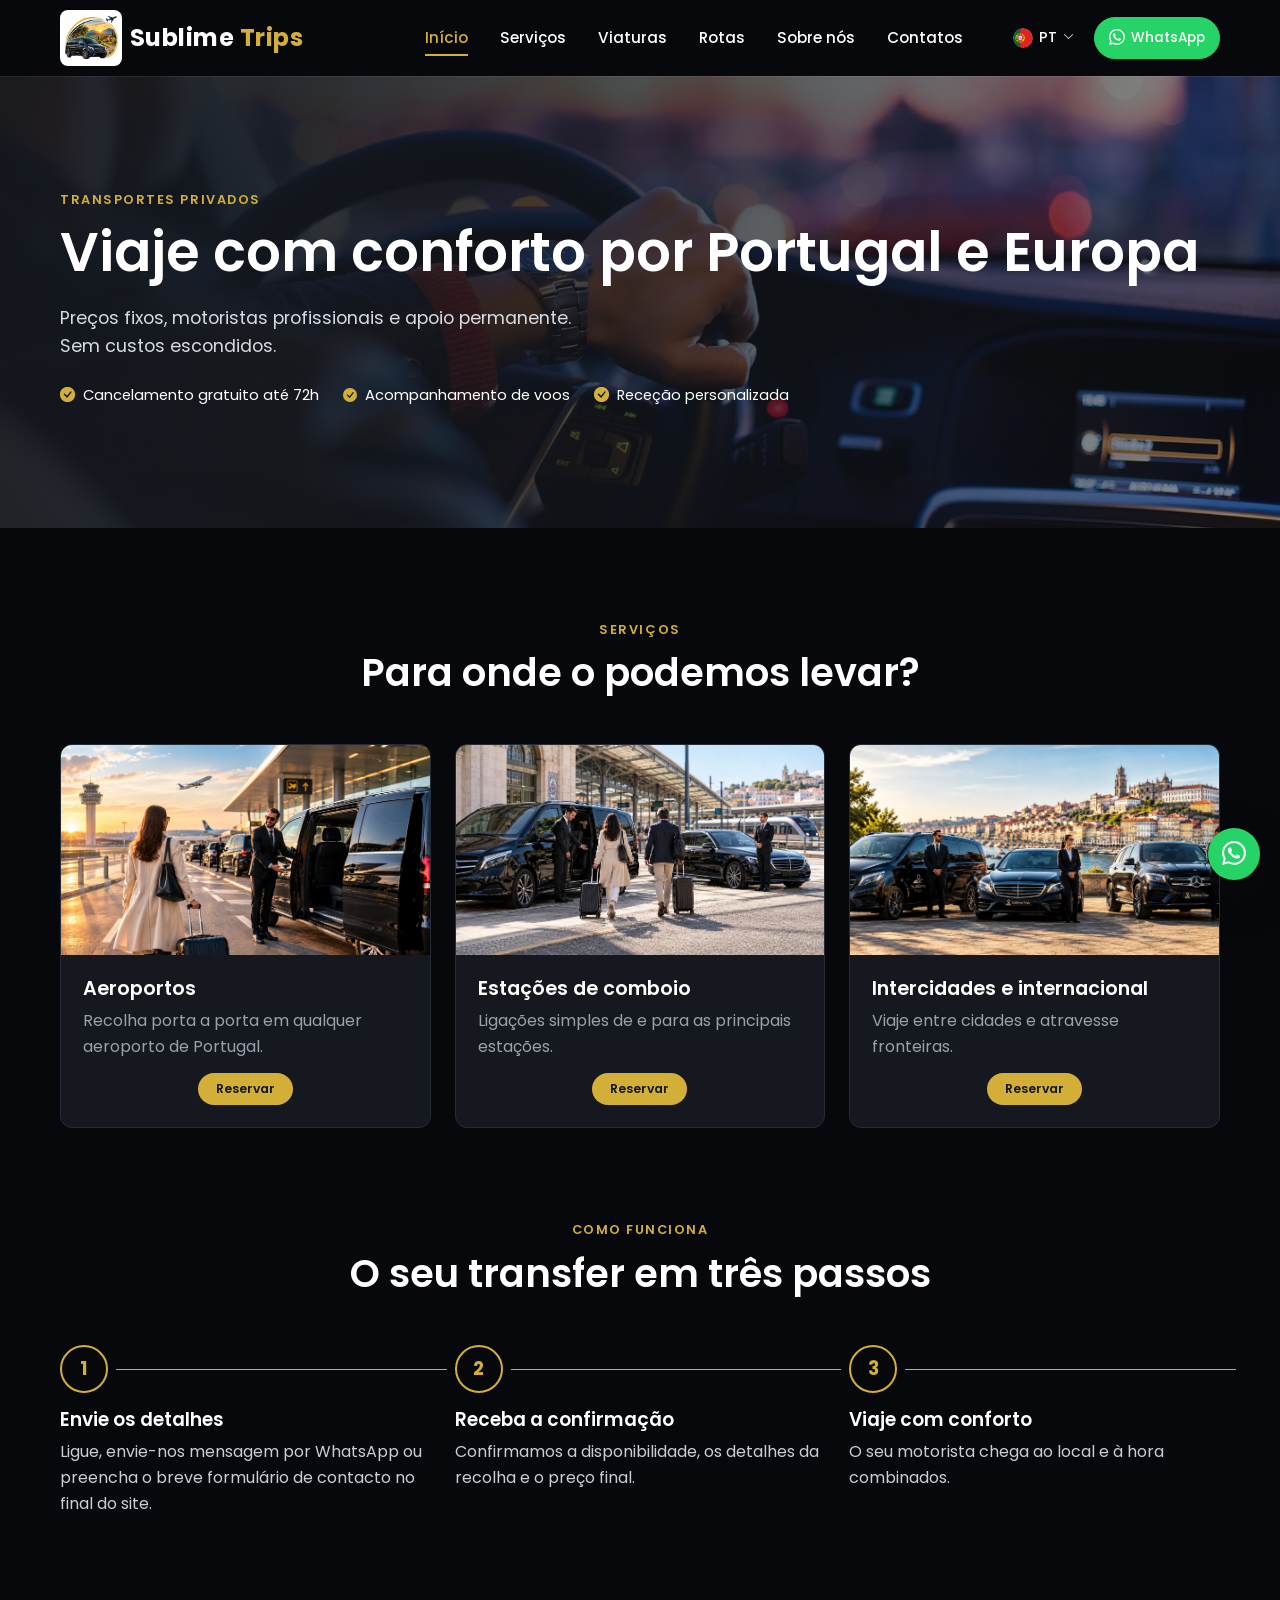
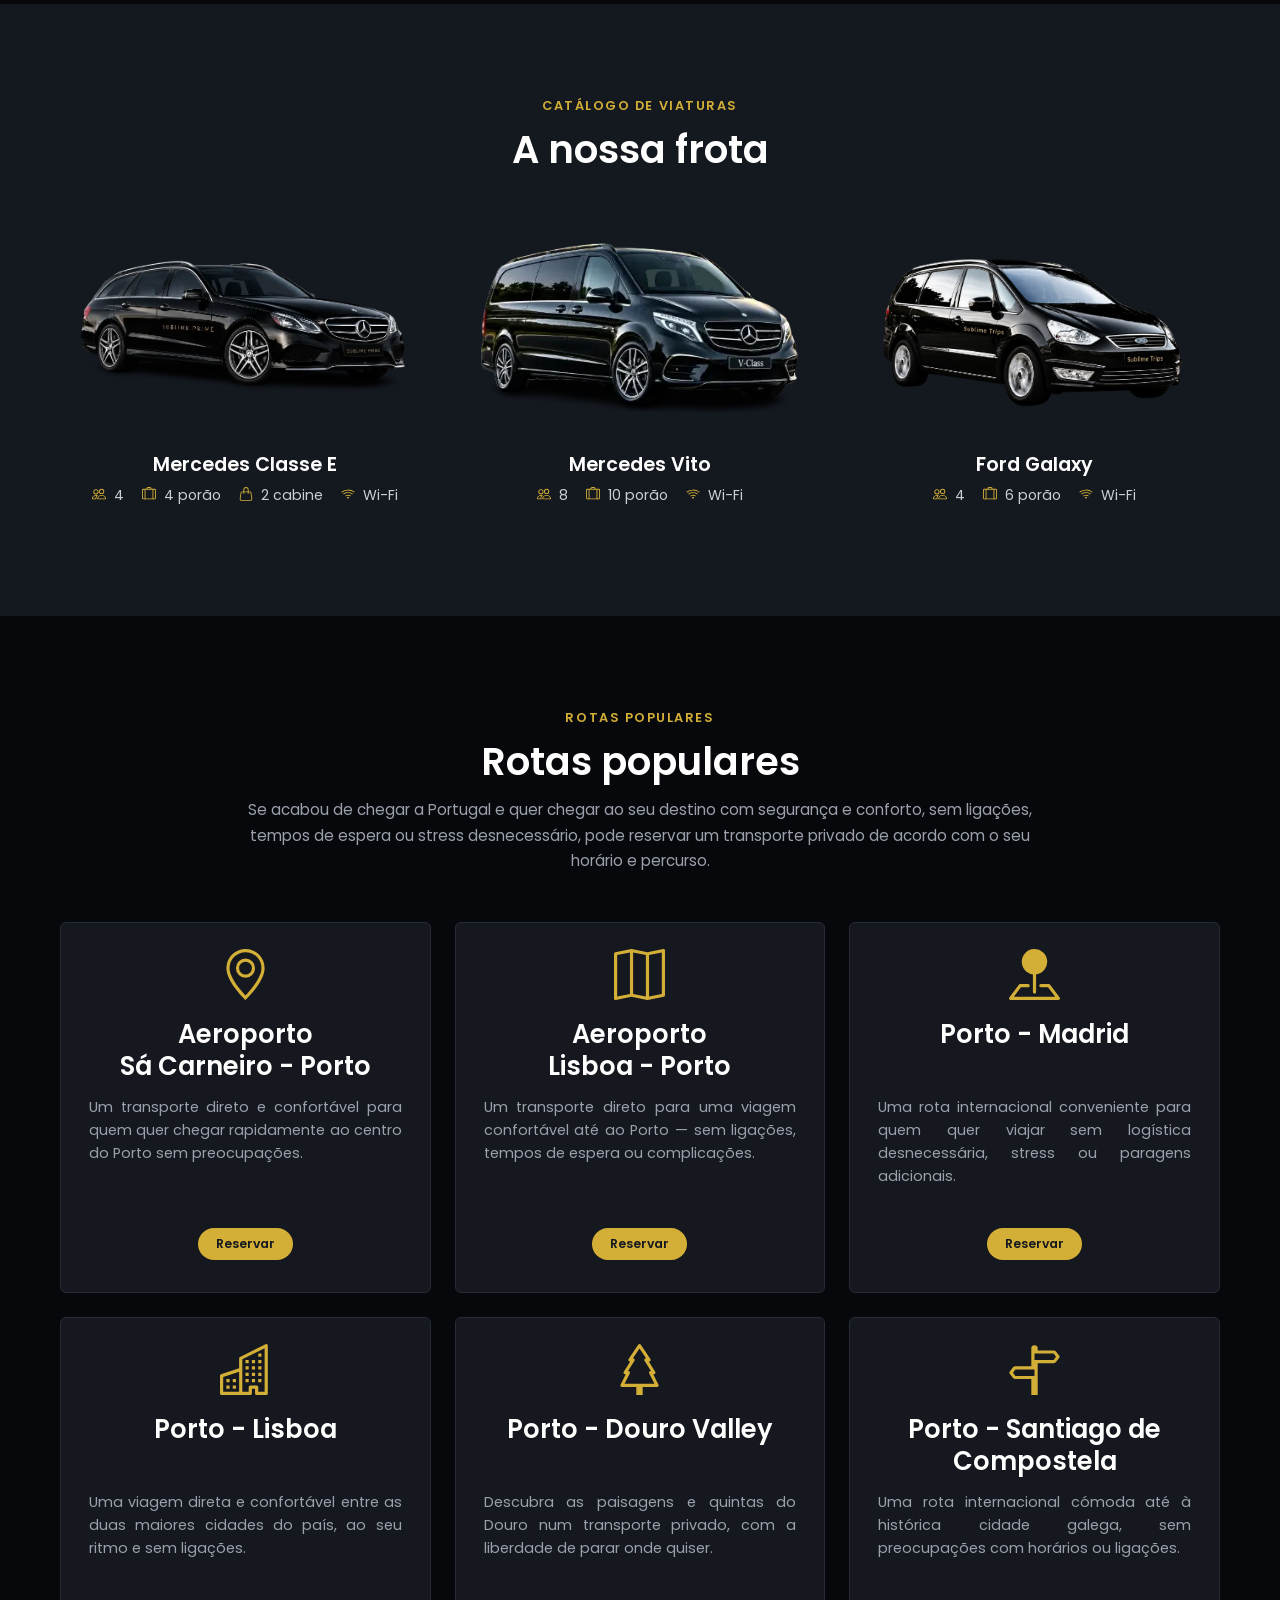
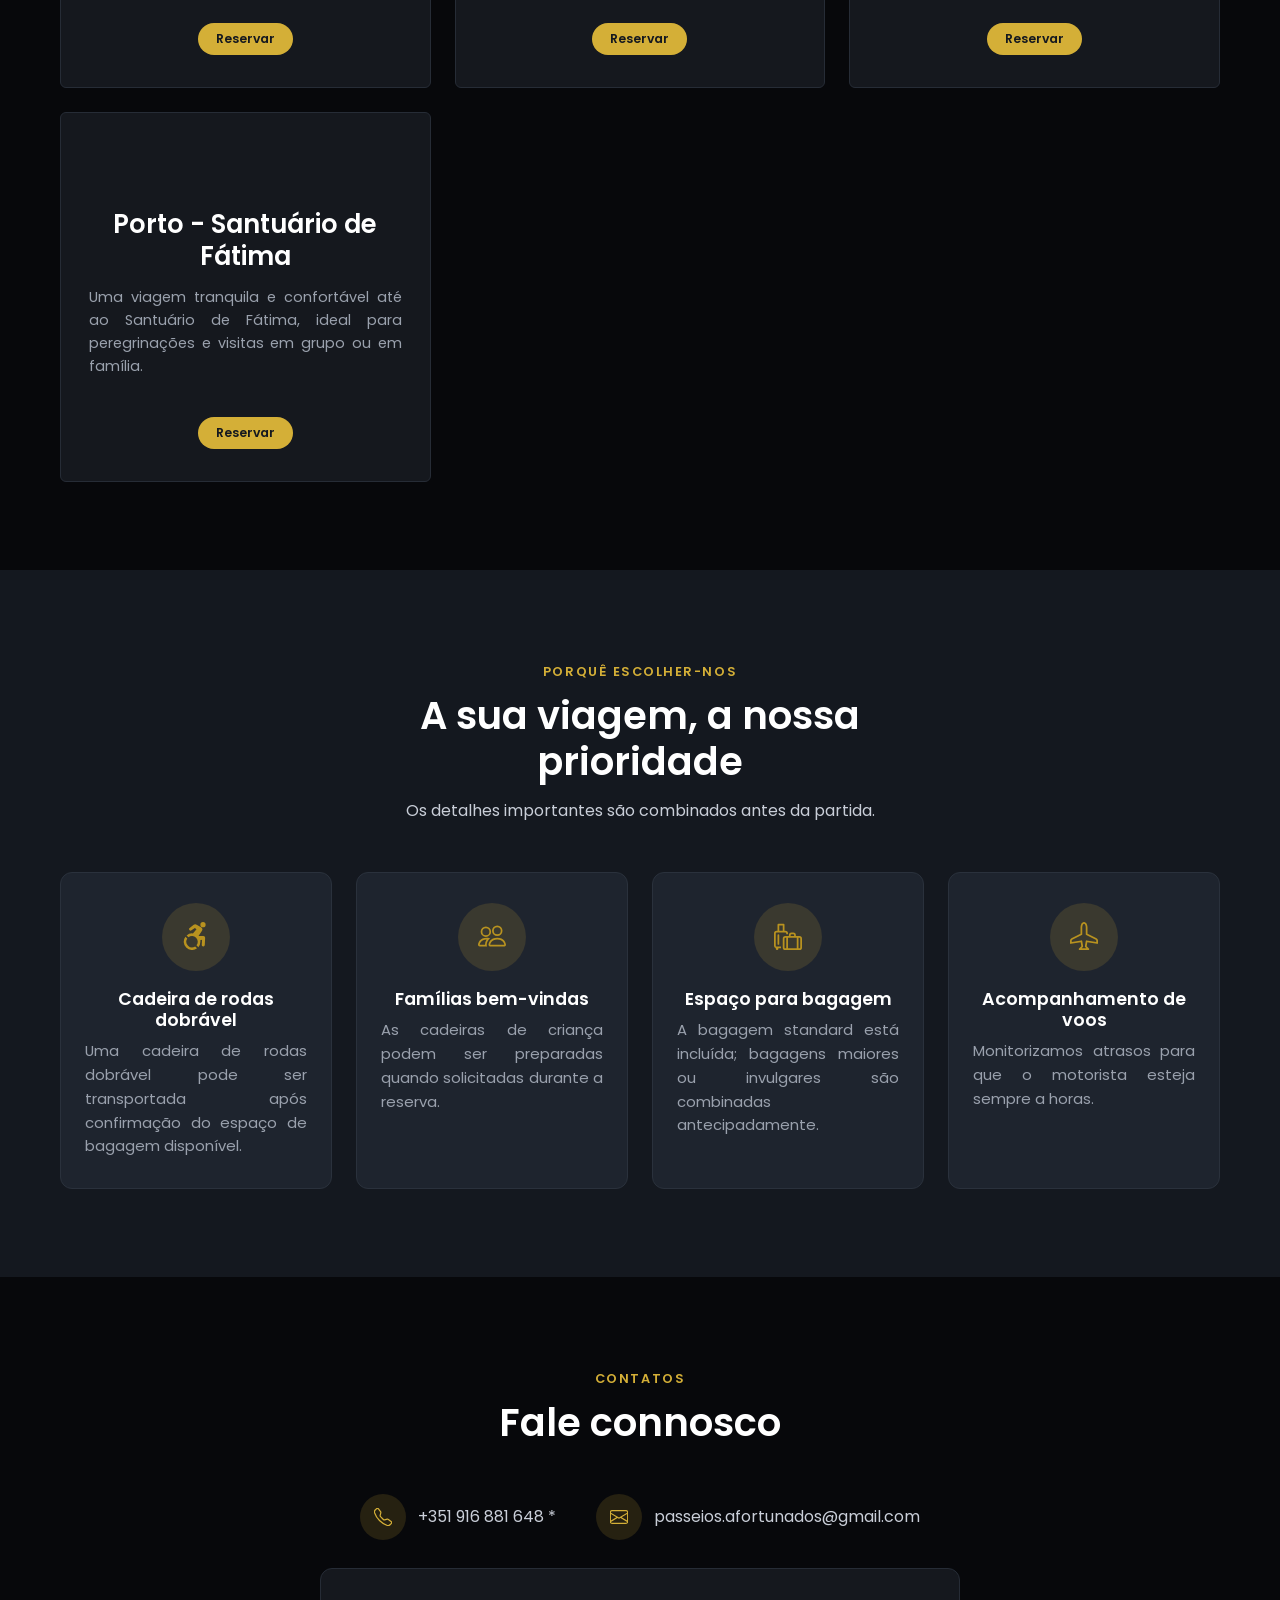
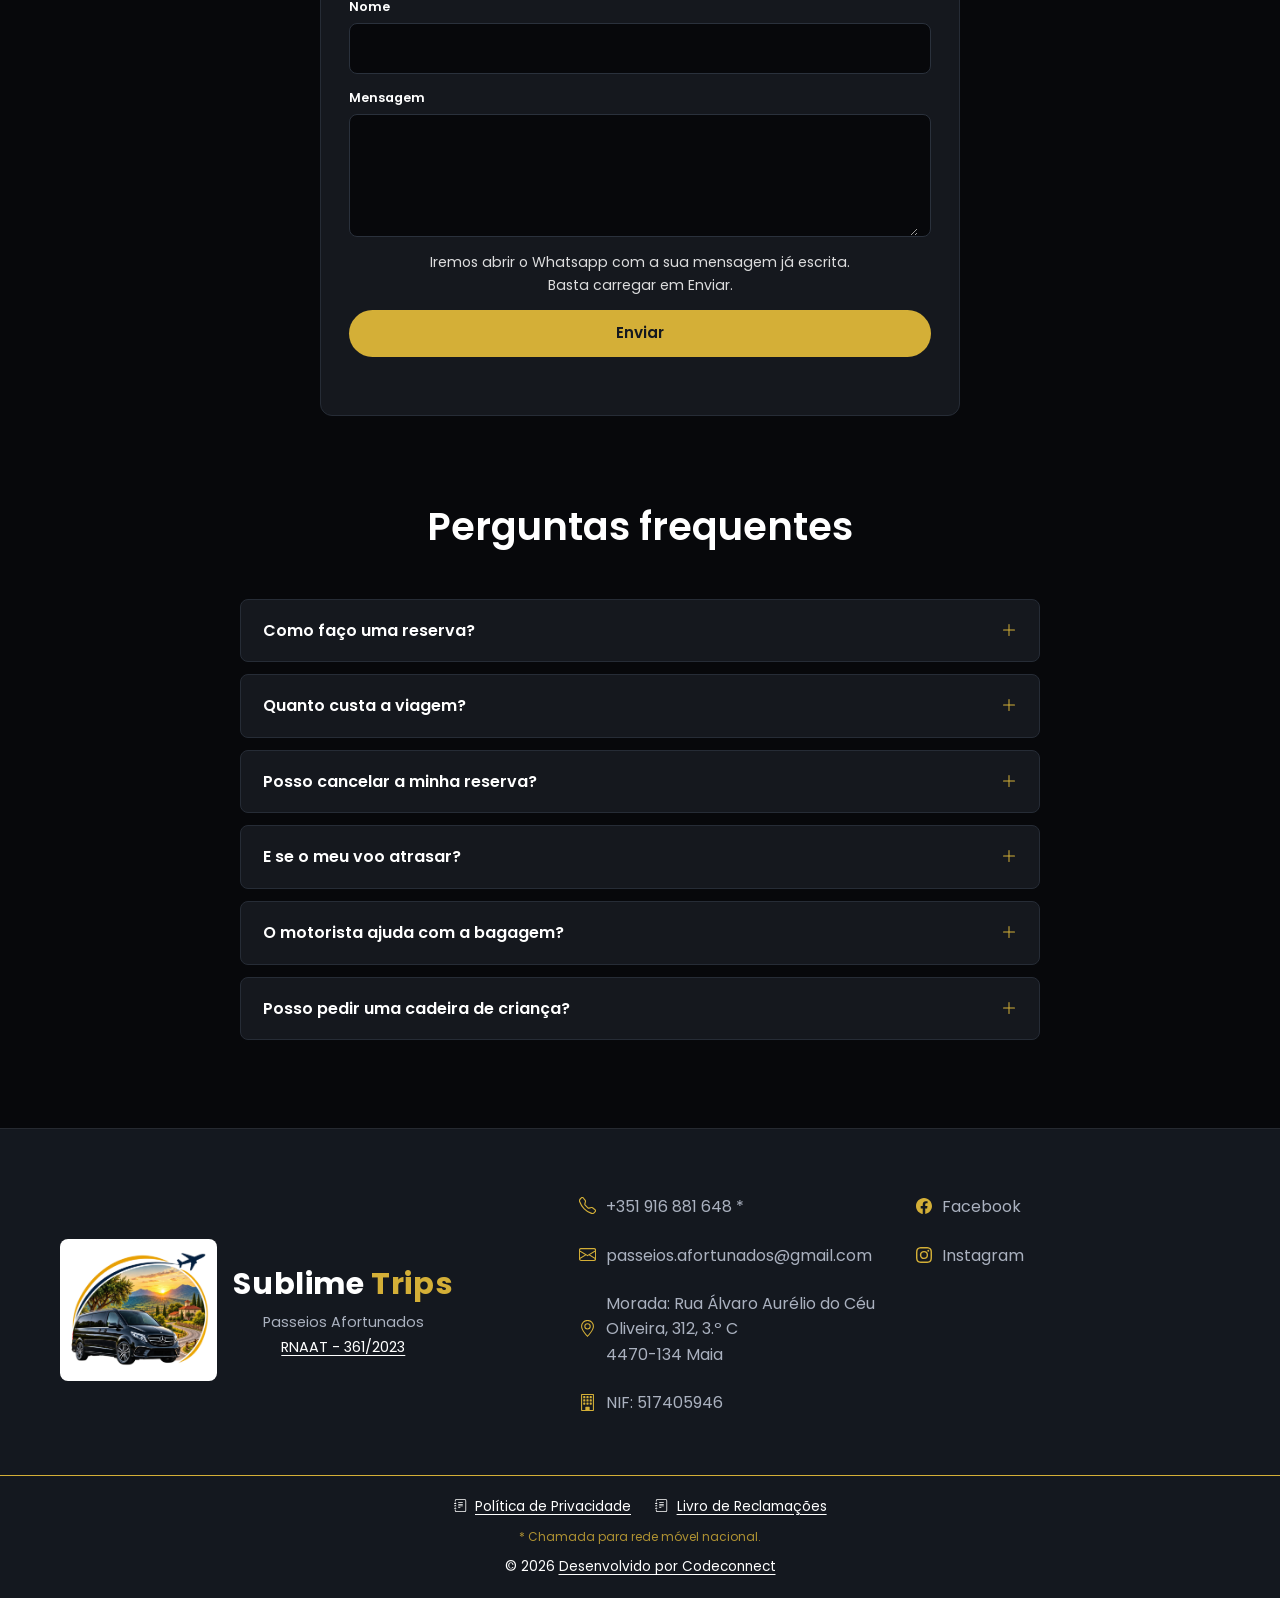
==== commit bb1a4ae7: "mover fonts e icon para o alojamento e correcoes no footer" ====
--- a/index.html
+++ b/index.html
@@ -13,16 +13,9 @@
 		<meta name="theme-color" content="#d4af37" />
 		<title>Transporte Privado em Portugal e na Europa | Sublime Trips</title>
 		<link rel="icon" type="image/webp" href="assets/Logo.webp" />
-		<link rel="preconnect" href="https://fonts.googleapis.com" />
-		<link rel="preconnect" href="https://fonts.gstatic.com" crossorigin />
-		<link
-			href="https://fonts.googleapis.com/css2?family=Poppins:wght@300;400;500;600;700&display=swap"
-			rel="stylesheet"
-		/>
-		<link
-			rel="stylesheet"
-			href="https://cdn.jsdelivr.net/npm/bootstrap-icons@1.13.1/font/bootstrap-icons.min.css"
-		/>
+		<link rel="preload" href="assets/fonts/poppins-latin-400.woff2" as="font" type="font/woff2" crossorigin />
+		<link rel="stylesheet" href="css/fonts.css" />
+		<link rel="stylesheet" href="css/icons.css" />
 		<link rel="stylesheet" href="css/style.css" />
 	</head>
 	<body>
--- a/css/fonts.css
+++ b/css/fonts.css
@@ -0,0 +1,40 @@
+@font-face {
+	font-family: "Poppins";
+	font-style: normal;
+	font-weight: 300;
+	font-display: swap;
+	src: url("../assets/fonts/poppins-latin-300.woff2") format("woff2");
+	unicode-range: U+0000-00FF, U+0131, U+0152-0153, U+02BB-02BC, U+02C6, U+02DA, U+02DC, U+0304, U+0308, U+0329, U+2000-206F, U+20AC, U+2122, U+2191, U+2193, U+2212, U+2215, U+FEFF, U+FFFD;
+}
+@font-face {
+	font-family: "Poppins";
+	font-style: normal;
+	font-weight: 400;
+	font-display: swap;
+	src: url("../assets/fonts/poppins-latin-400.woff2") format("woff2");
+	unicode-range: U+0000-00FF, U+0131, U+0152-0153, U+02BB-02BC, U+02C6, U+02DA, U+02DC, U+0304, U+0308, U+0329, U+2000-206F, U+20AC, U+2122, U+2191, U+2193, U+2212, U+2215, U+FEFF, U+FFFD;
+}
+@font-face {
+	font-family: "Poppins";
+	font-style: normal;
+	font-weight: 500;
+	font-display: swap;
+	src: url("../assets/fonts/poppins-latin-500.woff2") format("woff2");
+	unicode-range: U+0000-00FF, U+0131, U+0152-0153, U+02BB-02BC, U+02C6, U+02DA, U+02DC, U+0304, U+0308, U+0329, U+2000-206F, U+20AC, U+2122, U+2191, U+2193, U+2212, U+2215, U+FEFF, U+FFFD;
+}
+@font-face {
+	font-family: "Poppins";
+	font-style: normal;
+	font-weight: 600;
+	font-display: swap;
+	src: url("../assets/fonts/poppins-latin-600.woff2") format("woff2");
+	unicode-range: U+0000-00FF, U+0131, U+0152-0153, U+02BB-02BC, U+02C6, U+02DA, U+02DC, U+0304, U+0308, U+0329, U+2000-206F, U+20AC, U+2122, U+2191, U+2193, U+2212, U+2215, U+FEFF, U+FFFD;
+}
+@font-face {
+	font-family: "Poppins";
+	font-style: normal;
+	font-weight: 700;
+	font-display: swap;
+	src: url("../assets/fonts/poppins-latin-700.woff2") format("woff2");
+	unicode-range: U+0000-00FF, U+0131, U+0152-0153, U+02BB-02BC, U+02C6, U+02DA, U+02DC, U+0304, U+0308, U+0329, U+2000-206F, U+20AC, U+2122, U+2191, U+2193, U+2212, U+2215, U+FEFF, U+FFFD;
+}
--- a/css/icons.css
+++ b/css/icons.css
@@ -0,0 +1,87 @@
+/* Bootstrap Icons 1.13.1 (MIT) - apenas os ícones usados, servidos localmente.
+   Uso: <i class="bi bi-nome"></i>. A cor segue o `color` do elemento. */
+.bi::before {
+	content: "";
+	display: inline-block;
+	width: 1em;
+	height: 1em;
+	vertical-align: -0.125em;
+	background-color: currentColor;
+	-webkit-mask: var(--bi) center / contain no-repeat;
+	mask: var(--bi) center / contain no-repeat;
+}
+.bi-airplane {
+	--bi: url("../assets/icons/airplane.svg");
+}
+.bi-arrow-up {
+	--bi: url("../assets/icons/arrow-up.svg");
+}
+.bi-brightness-high {
+	--bi: url("../assets/icons/brightness-high.svg");
+}
+.bi-building {
+	--bi: url("../assets/icons/building.svg");
+}
+.bi-buildings {
+	--bi: url("../assets/icons/buildings.svg");
+}
+.bi-check-circle-fill {
+	--bi: url("../assets/icons/check-circle-fill.svg");
+}
+.bi-chevron-down {
+	--bi: url("../assets/icons/chevron-down.svg");
+}
+.bi-envelope {
+	--bi: url("../assets/icons/envelope.svg");
+}
+.bi-facebook {
+	--bi: url("../assets/icons/facebook.svg");
+}
+.bi-geo-alt {
+	--bi: url("../assets/icons/geo-alt.svg");
+}
+.bi-handbag {
+	--bi: url("../assets/icons/handbag.svg");
+}
+.bi-instagram {
+	--bi: url("../assets/icons/instagram.svg");
+}
+.bi-journal-text {
+	--bi: url("../assets/icons/journal-text.svg");
+}
+.bi-luggage {
+	--bi: url("../assets/icons/luggage.svg");
+}
+.bi-map {
+	--bi: url("../assets/icons/map.svg");
+}
+.bi-people {
+	--bi: url("../assets/icons/people.svg");
+}
+.bi-person-wheelchair {
+	--bi: url("../assets/icons/person-wheelchair.svg");
+}
+.bi-pin-map-fill {
+	--bi: url("../assets/icons/pin-map-fill.svg");
+}
+.bi-plus-lg {
+	--bi: url("../assets/icons/plus-lg.svg");
+}
+.bi-signpost-split {
+	--bi: url("../assets/icons/signpost-split.svg");
+}
+.bi-suitcase-lg {
+	--bi: url("../assets/icons/suitcase-lg.svg");
+}
+.bi-telephone {
+	--bi: url("../assets/icons/telephone.svg");
+}
+.bi-tree {
+	--bi: url("../assets/icons/tree.svg");
+}
+.bi-whatsapp {
+	--bi: url("../assets/icons/whatsapp.svg");
+}
+.bi-wifi {
+	--bi: url("../assets/icons/wifi.svg");
+}
--- a/css/style.css
+++ b/css/style.css
@@ -1352,6 +1352,22 @@
 	}
 	.footer__grid {
 		grid-template-columns: 1fr;
+		justify-items: center;
+		text-align: center;
+	}
+	.footer__brand {
+		justify-content: center;
+	}
+	.footer__contact {
+		justify-items: center;
+	}
+	.footer__info {
+		text-align: center;
+	}
+	.footer__contact a,
+	.footer__info {
+		flex-direction: column;
+		gap: 4px;
 	}
 	.destination {
 		aspect-ratio: auto;
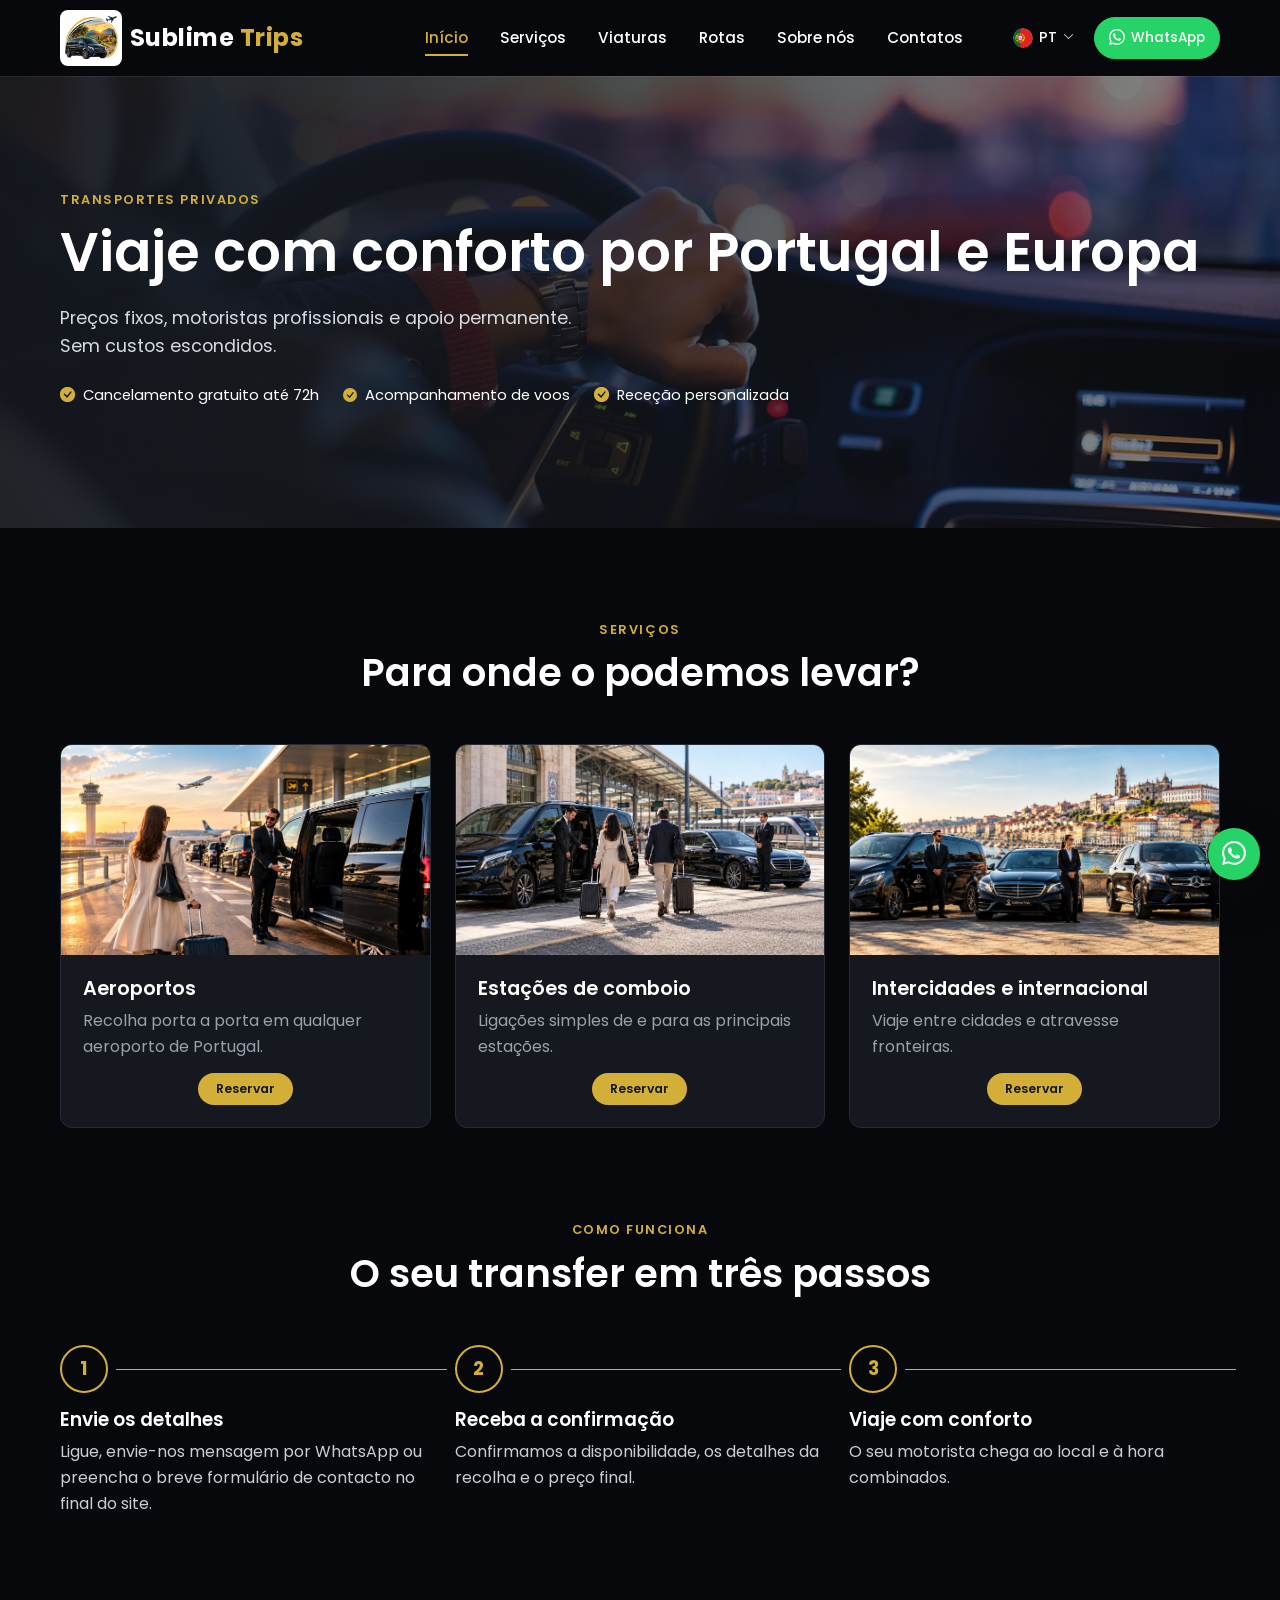
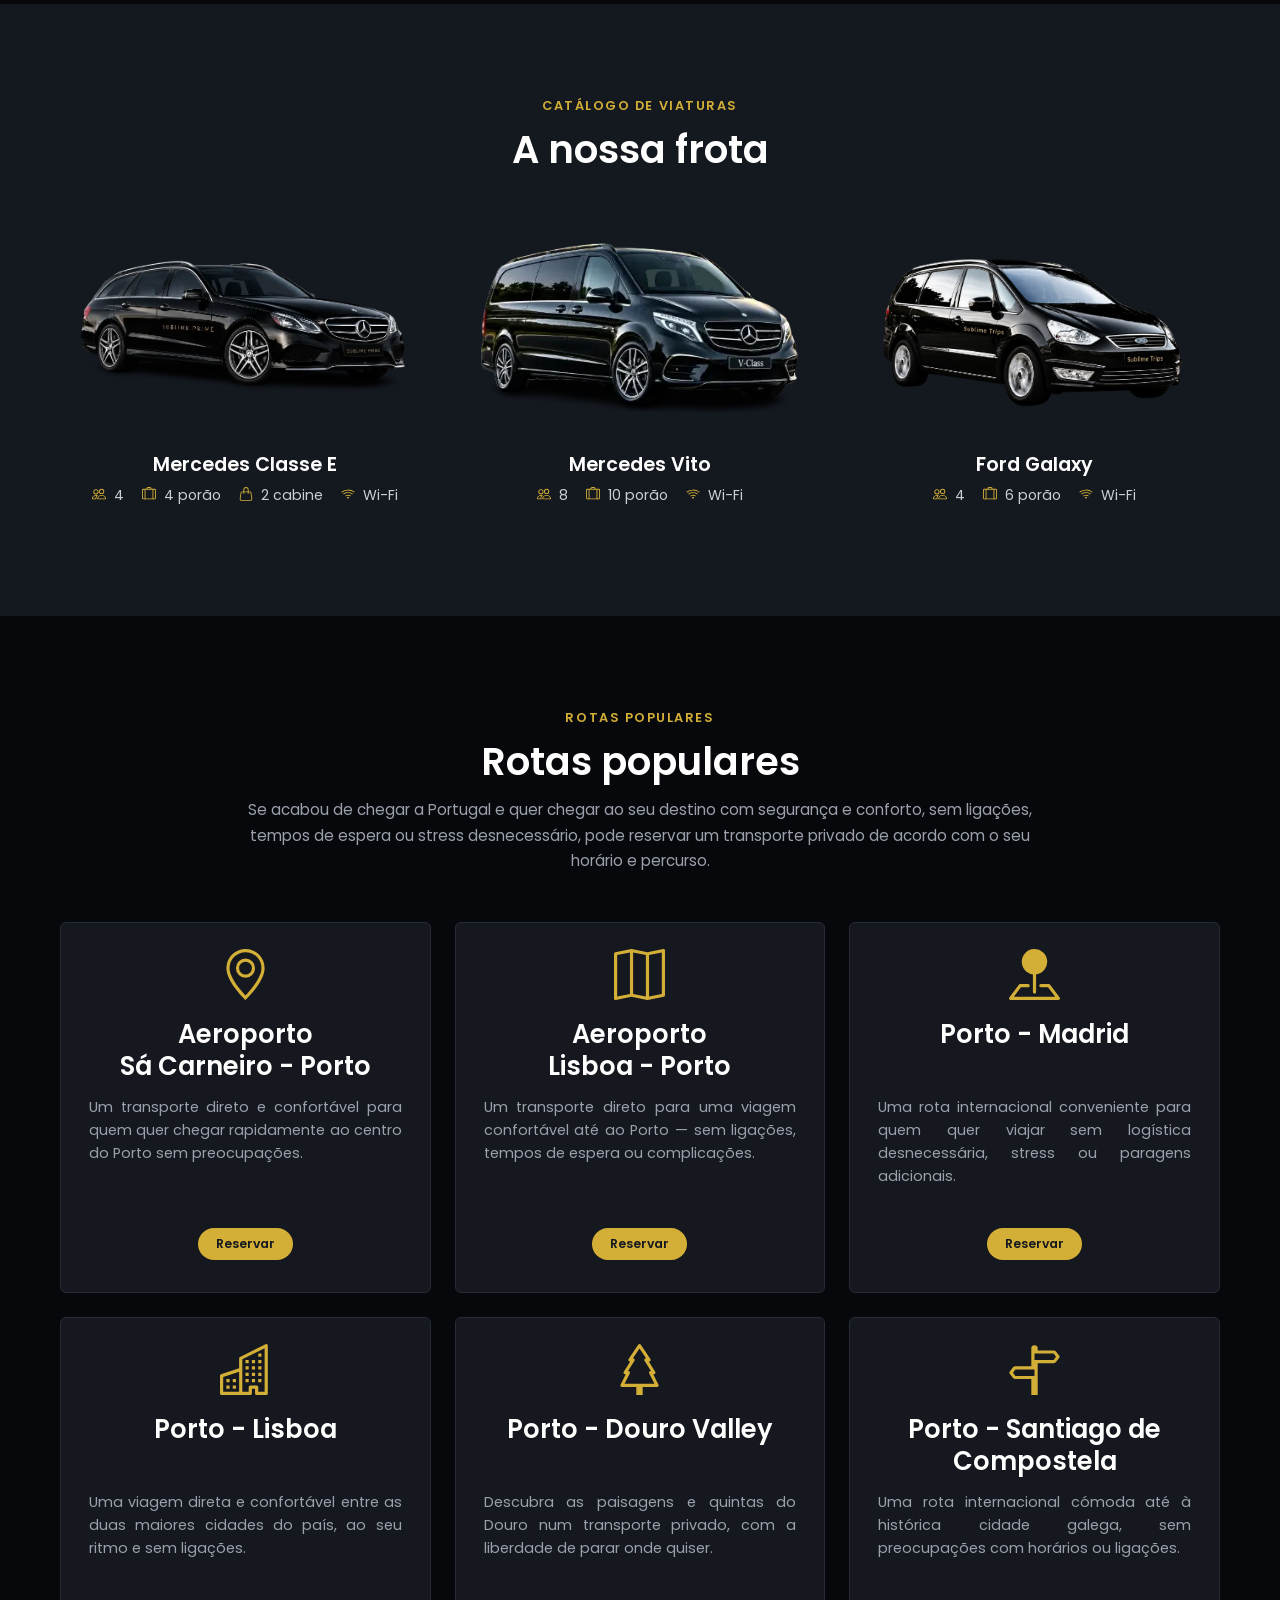
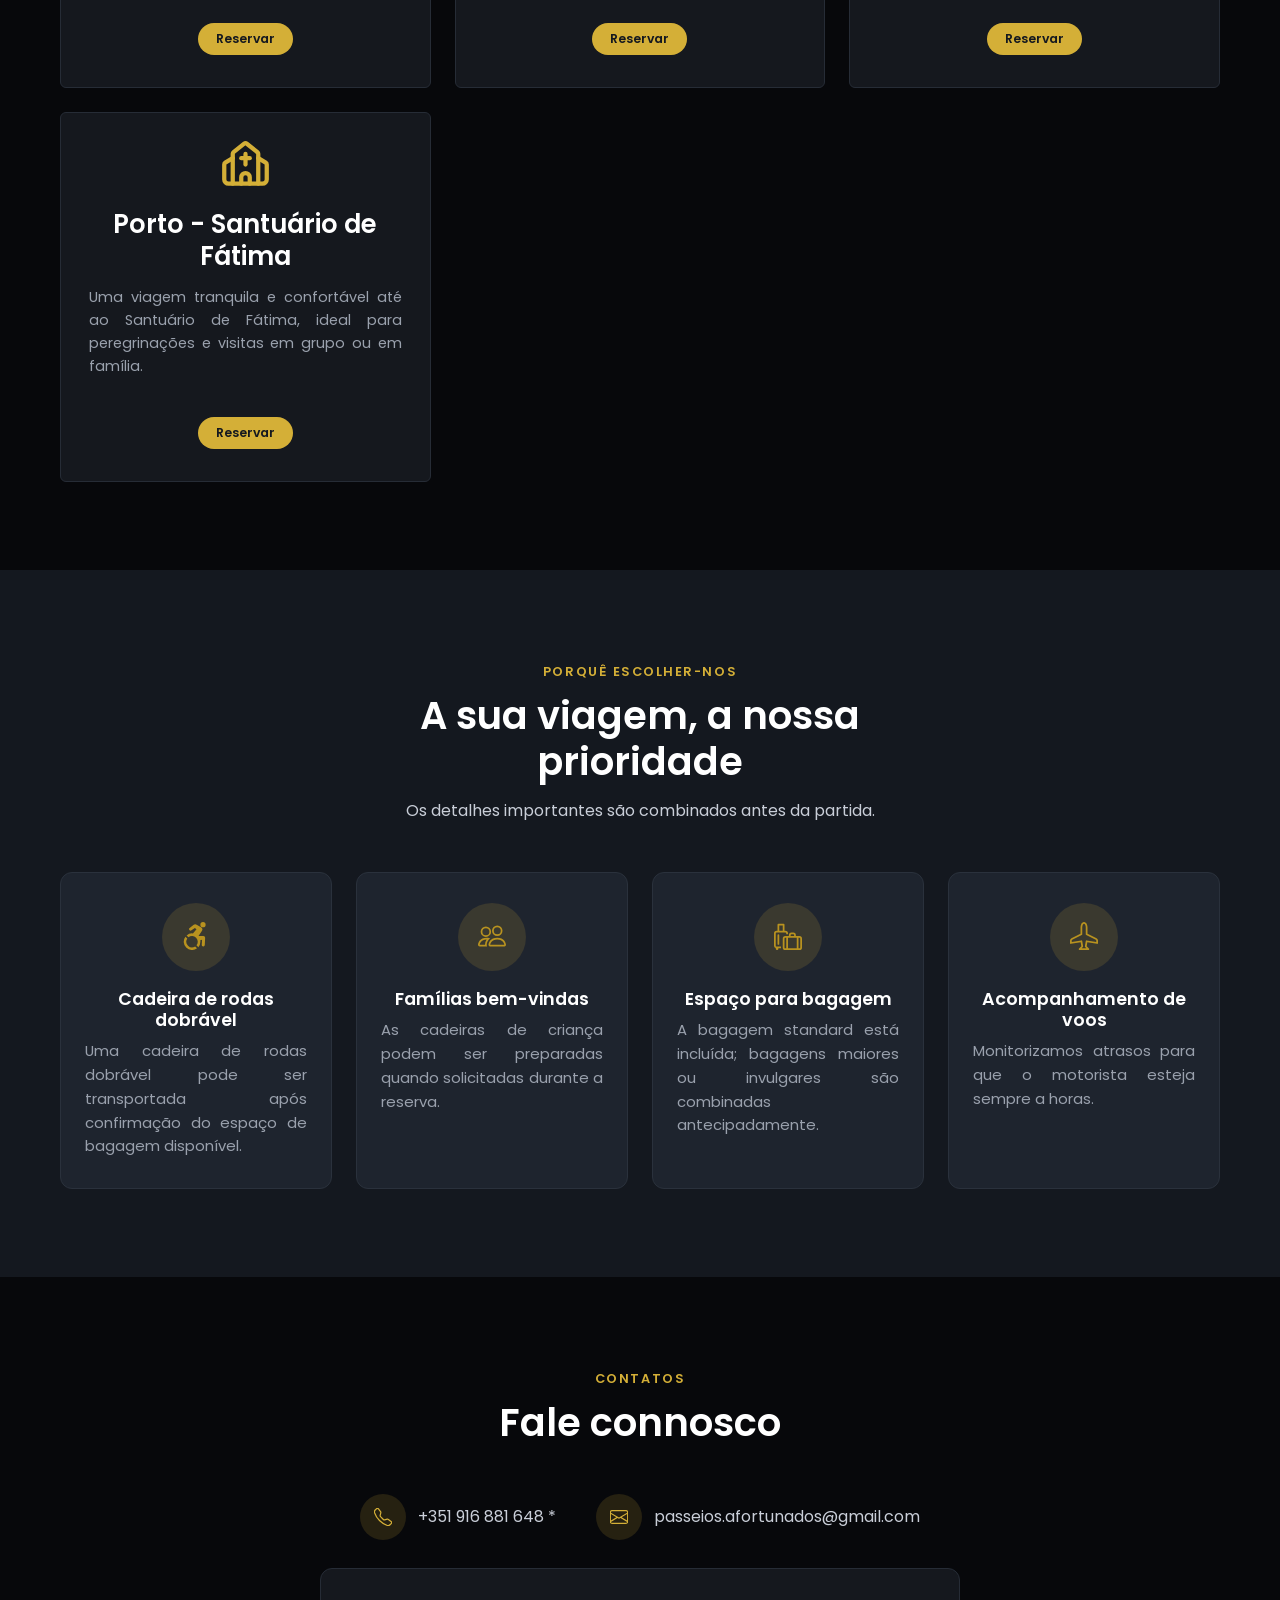
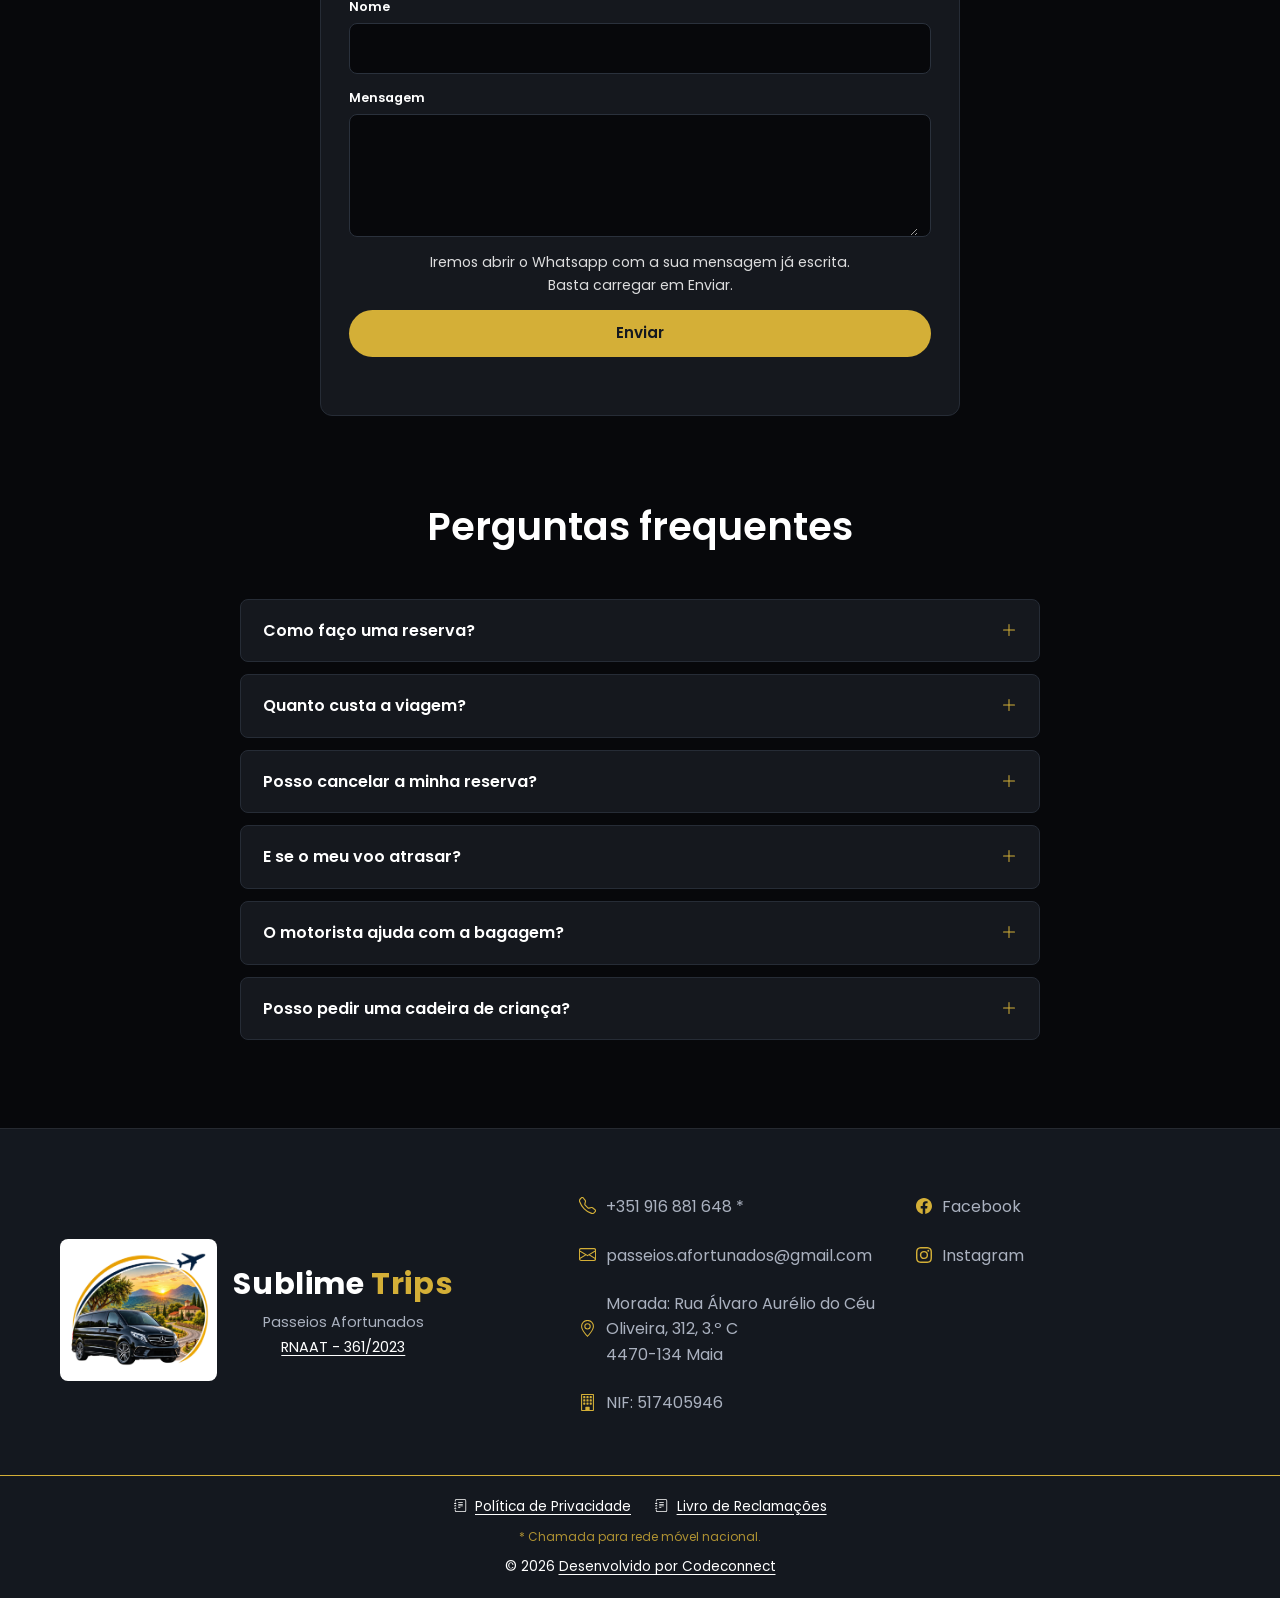
==== commit c3318b8f: "update card" ====
--- a/index.html
+++ b/index.html
@@ -389,7 +389,7 @@
 							<a href="#contact" class="btn btn--primary destination__cta"><span data-i18n="services.book">Reservar</span></a>
 						</article>
 						<article class="destination">
-							<i class="bi bi-brightness-high"></i>
+							<i class="bi bi-church"></i>
 							<span data-i18n="dest.r7.title">Porto - Santuário de Fátima</span>
 							<small data-i18n="dest.r7.text">Uma viagem tranquila e confortável até ao Santuário de Fátima, ideal para peregrinações e visitas em grupo ou em família.</small>
 							<a href="#contact" class="btn btn--primary destination__cta"><span data-i18n="services.book">Reservar</span></a>
--- a/css/icons.css
+++ b/css/icons.css
@@ -1,4 +1,5 @@
 /* Bootstrap Icons 1.13.1 (MIT) - apenas os ícones usados, servidos localmente.
+   O ícone `church` é do Lucide (ISC).
    Uso: <i class="bi bi-nome"></i>. A cor segue o `color` do elemento. */
 .bi::before {
 	content: "";
@@ -16,9 +17,6 @@
 .bi-arrow-up {
 	--bi: url("../assets/icons/arrow-up.svg");
 }
-.bi-brightness-high {
-	--bi: url("../assets/icons/brightness-high.svg");
-}
 .bi-building {
 	--bi: url("../assets/icons/building.svg");
 }
@@ -27,6 +25,9 @@
 }
 .bi-check-circle-fill {
 	--bi: url("../assets/icons/check-circle-fill.svg");
+}
+.bi-church {
+	--bi: url("../assets/icons/church.svg");
 }
 .bi-chevron-down {
 	--bi: url("../assets/icons/chevron-down.svg");
